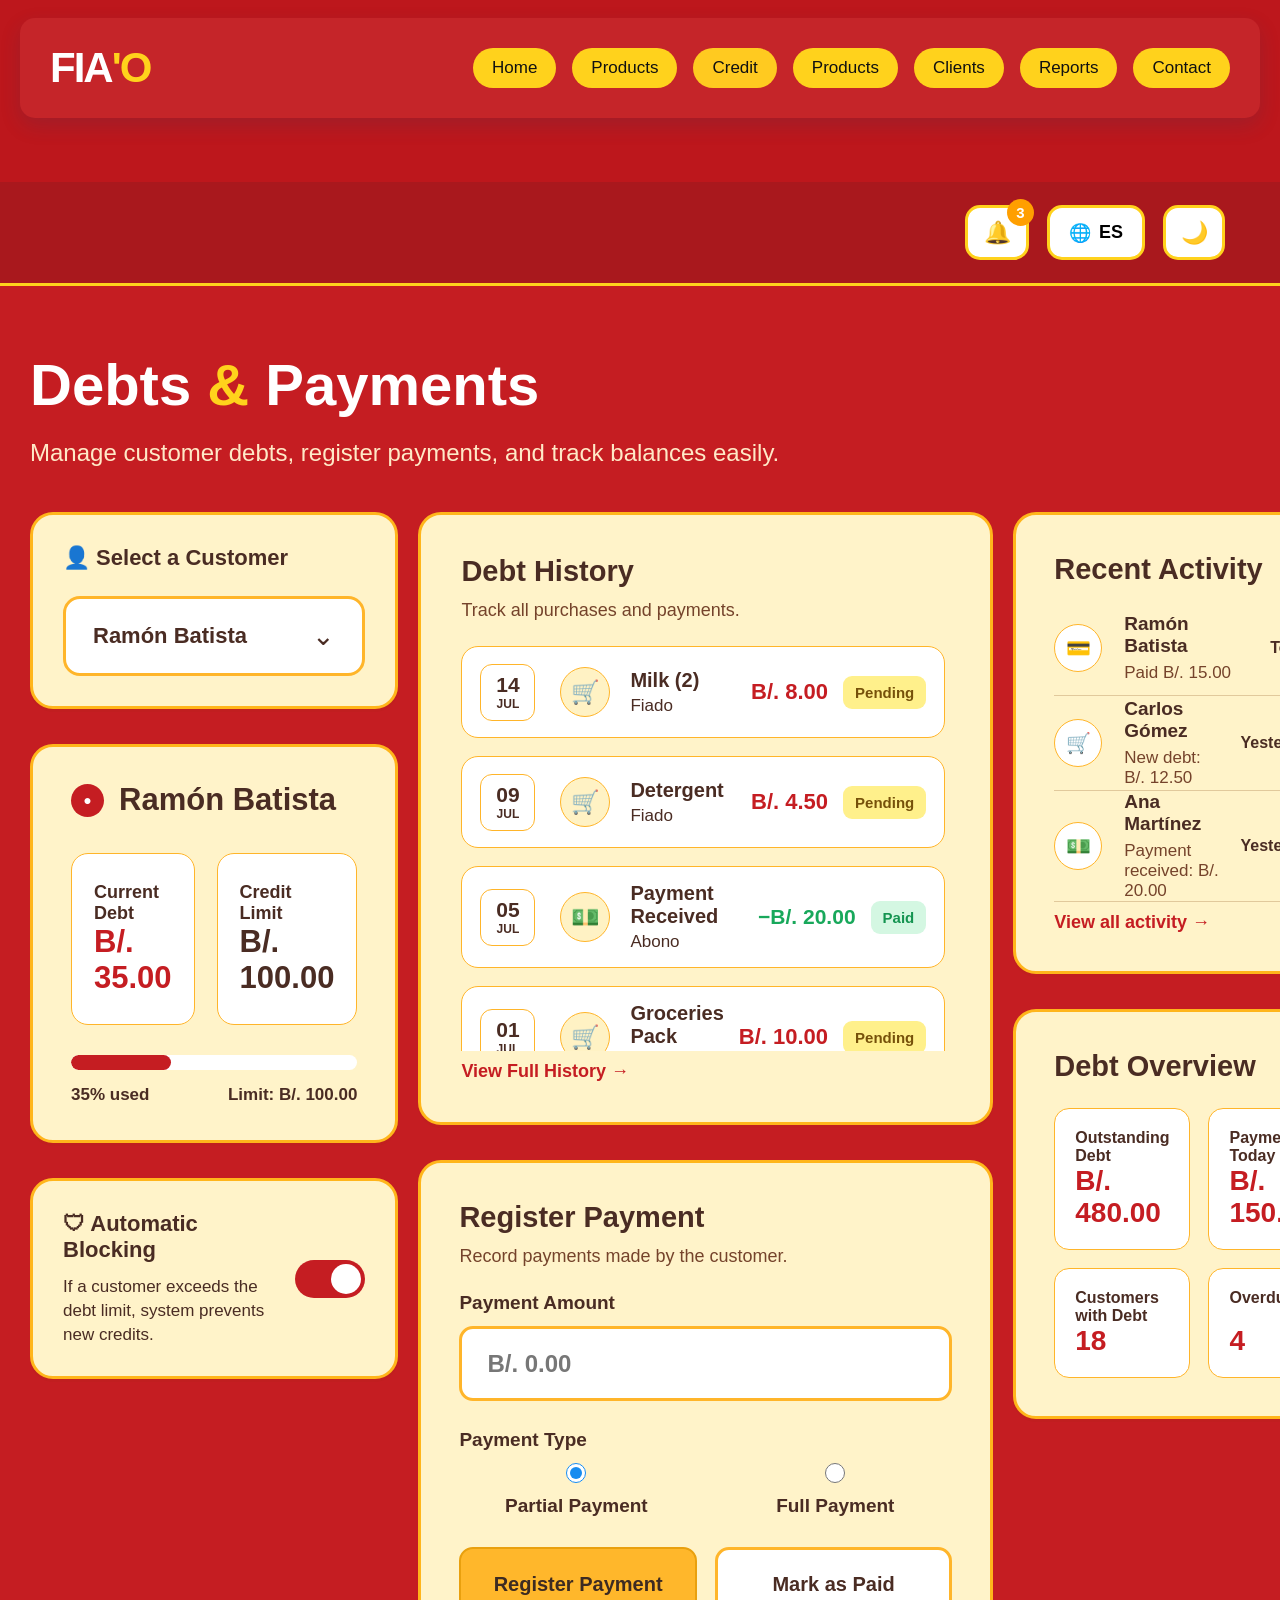
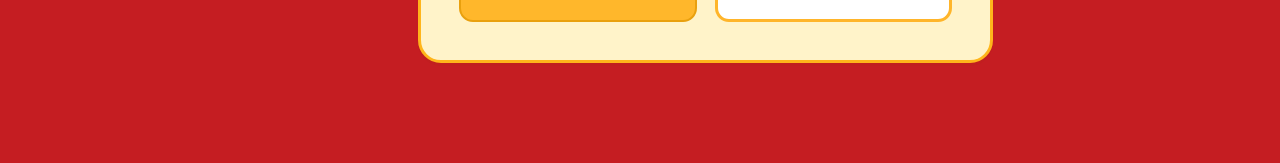
==== credit.html @ 4348b2c9 "casi lista" ====
<!DOCTYPE html>
<html lang="en">

<head>

    <meta charset="UTF-8">

    <meta name="viewport"
          content="width=device-width, initial-scale=1.0">

    <title>FIA'O - Credit</title>

    <link rel="stylesheet"
          href="credit.css">

</head>


<body>


    <!-- =====================================================
         BARRA PRINCIPAL
    ====================================================== -->

    <header class="main-navbar">

        <div class="main-logo">
            FIA<span>'O</span>
        </div>


        <nav>

            <a href="index.html">
                Home
            </a>
             <a href="product.html">
                Products
            </a>

            <a href="credit.html" class="active">
                Credit
            </a>

            <a href="#">
                Products
            </a>

            <a href="#">
                Clients
            </a>

            <a href="#">
                Reports
            </a>

            <a href="#">
                Contact
            </a>

        </nav>

    </header>



    <!-- =====================================================
         BARRA SECUNDARIA
    ====================================================== -->

    <section class="secondary-bar">

        <div class="secondary-actions">

            <button class="action-button notification-button">

                🔔

                <span class="notification-number">
                    3
                </span>

            </button>


            <button class="action-button language-button">

                🌐

                <span>
                    ES
                </span>

            </button>


            <button class="action-button">

                🌙

            </button>

        </div>

    </section>



    <!-- =====================================================
         CONTENIDO PRINCIPAL
    ====================================================== -->

    <main class="credit-page">


        <!-- =================================================
             ENCABEZADO
        ================================================== -->

        <section class="credit-header">

            <h1>
                Debts <span>&amp;</span> Payments
            </h1>

            <p>
                Manage customer debts, register payments, and
                track balances easily.
            </p>

        </section>



        <!-- =================================================
             GRID PRINCIPAL
        ================================================== -->

        <section class="dashboard-grid">


            <!-- =================================================
                 COLUMNA IZQUIERDA
            ================================================== -->

            <div class="left-column">


                <!-- SELECTOR CLIENTE -->

                <div class="panel customer-selector">

                    <h2>
                        👤
                        Select a Customer
                    </h2>


                    <div class="customer-select">

                        <strong>
                            Ramón Batista
                        </strong>

                        <span>
                           ⌄
                        </span>

                    </div>

                </div>



                <!-- INFORMACIÓN DEL CLIENTE -->

                <div class="panel customer-card">

                    <h2 class="customer-title">

                        <span class="customer-icon">
                            ●
                        </span>

                        Ramón Batista

                    </h2>


                    <div class="customer-stats">


                        <div class="stat-box">

                            <span>
                                Current Debt
                            </span>

                            <strong class="red-text">
                                B/. 35.00
                            </strong>

                        </div>


                        <div class="stat-box">

                            <span>
                                Credit Limit
                            </span>

                            <strong>
                                B/. 100.00
                            </strong>

                        </div>


                    </div>


                    <!-- BARRA DE CRÉDITO -->

                    <div class="credit-progress">

                        <div class="progress-bar">

                            <div class="progress-value"></div>

                        </div>


                        <div class="progress-info">

                            <strong>
                                35% used
                            </strong>

                            <strong>
                                Limit: B/. 100.00
                            </strong>

                        </div>

                    </div>

                </div>



                <!-- BLOQUEO AUTOMÁTICO -->

                <div class="panel automatic-block">

                    <div class="block-content">

                        <h2>
                            🛡 Automatic Blocking
                        </h2>

                        <p>
                            If a customer exceeds the debt limit,
                            system prevents new credits.
                        </p>

                    </div>


                    <label class="switch">

                        <input
                            type="checkbox"
                            checked
                        >

                        <span class="slider"></span>

                    </label>

                </div>


            </div>



            <!-- =================================================
                 COLUMNA CENTRAL
            ================================================== -->

            <div class="center-column">


                <!-- HISTORIAL -->

                <div class="panel debt-history">

                    <h2>
                        Debt History
                    </h2>

                    <p class="panel-description">
                        Track all purchases and payments.
                    </p>


                    <div class="history-list">


                        <!-- ITEM 1 -->

                        <div class="history-item">


                            <div class="date-box">

                                <strong>
                                    14
                                </strong>

                                <span>
                                    JUL
                                </span>

                            </div>


                            <div class="history-icon">
                                🛒
                            </div>


                            <div class="history-product">

                                <strong>
                                    Milk (2)
                                </strong>

                                <span>
                                    Fiado
                                </span>

                            </div>


                            <strong class="history-amount">
                                B/. 8.00
                            </strong>


                            <span class="pending">
                                Pending
                            </span>

                        </div>



                        <!-- ITEM 2 -->

                        <div class="history-item">


                            <div class="date-box">

                                <strong>
                                    09
                                </strong>

                                <span>
                                    JUL
                                </span>

                            </div>


                            <div class="history-icon">
                                🛒
                            </div>


                            <div class="history-product">

                                <strong>
                                    Detergent
                                </strong>

                                <span>
                                    Fiado
                                </span>

                            </div>


                            <strong class="history-amount">
                                B/. 4.50
                            </strong>


                            <span class="pending">
                                Pending
                            </span>

                        </div>



                        <!-- ITEM 3 -->

                        <div class="history-item">


                            <div class="date-box">

                                <strong>
                                    05
                                </strong>

                                <span>
                                    JUL
                                </span>

                            </div>


                            <div class="history-icon payment">
                                💵
                            </div>


                            <div class="history-product">

                                <strong>
                                    Payment Received
                                </strong>

                                <span>
                                    Abono
                                </span>

                            </div>


                            <strong class="payment-amount">
                                −B/. 20.00
                            </strong>


                            <span class="paid">
                                Paid
                            </span>

                        </div>



                        <!-- ITEM 4 -->

                        <div class="history-item">


                            <div class="date-box">

                                <strong>
                                    01
                                </strong>

                                <span>
                                    JUL
                                </span>

                            </div>


                            <div class="history-icon">
                                🛒
                            </div>


                            <div class="history-product">

                                <strong>
                                    Groceries Pack
                                </strong>

                                <span>
                                    Fiado
                                </span>

                            </div>


                            <strong class="history-amount">
                                B/. 10.00
                            </strong>


                            <span class="pending">
                                Pending
                            </span>

                        </div>

                    </div>


                    <a href="#" class="view-history">
                        View Full History →
                    </a>

                </div>



                <!-- REGISTRAR PAGO -->

                <div class="panel register-payment">

                    <h2>
                        Register Payment
                    </h2>

                    <p class="panel-description">
                        Record payments made by the customer.
                    </p>


                    <label>
                        Payment Amount
                    </label>


                    <div class="payment-input">

                        B/. 0.00

                    </div>


                    <label>
                        Payment Type
                    </label>


                    <div class="payment-types">


                        <label class="payment-option">

                            <input
                                type="radio"
                                name="payment"
                                checked
                            >

                            <span>
                                Partial Payment
                            </span>

                        </label>


                        <label class="payment-option">

                            <input
                                type="radio"
                                name="payment"
                            >

                            <span>
                                Full Payment
                            </span>

                        </label>

                    </div>


                    <div class="payment-buttons">

                        <button class="register-button">
                            Register Payment
                        </button>

                        <button class="paid-button">
                            Mark as Paid
                        </button>

                    </div>

                </div>


            </div>



            <!-- =================================================
                 COLUMNA DERECHA
            ================================================== -->

            <div class="right-column">


                <!-- ACTIVIDAD RECIENTE -->

                <div class="panel recent-activity">

                    <h2>
                        Recent Activity
                    </h2>


                    <div class="activity-list">


                        <!-- ACTIVIDAD 1 -->

                        <div class="activity-item">

                            <div class="activity-icon">
                                💳
                            </div>

                            <div class="activity-info">

                                <strong>
                                    Ramón Batista
                                </strong>

                                <span>
                                    Paid B/. 15.00
                                </span>

                            </div>

                            <div class="activity-time">

                                <strong>
                                    Today
                                </strong>

                                <span class="green-dot"></span>

                            </div>

                        </div>



                        <!-- ACTIVIDAD 2 -->

                        <div class="activity-item">

                            <div class="activity-icon">
                                🛒
                            </div>

                            <div class="activity-info">

                                <strong>
                                    Carlos Gómez
                                </strong>

                                <span>
                                    New debt: B/. 12.50
                                </span>

                            </div>

                            <div class="activity-time">

                                <strong>
                                    Yesterday
                                </strong>

                                <span class="yellow-dot"></span>

                            </div>

                        </div>



                        <!-- ACTIVIDAD 3 -->

                        <div class="activity-item">

                            <div class="activity-icon">
                                💵
                            </div>

                            <div class="activity-info">

                                <strong>
                                    Ana Martínez
                                </strong>

                                <span>
                                    Payment received: B/. 20.00
                                </span>

                            </div>

                            <div class="activity-time">

                                <strong>
                                    Yesterday
                                </strong>

                                <span class="green-dot"></span>

                            </div>

                        </div>

                    </div>


                    <a href="#" class="view-activity">
                        View all activity →
                    </a>

                </div>



                <!-- RESUMEN -->

                <div class="panel debt-overview">

                    <h2>
                        Debt Overview
                    </h2>


                    <div class="overview-grid">


                        <div class="overview-box">

                            <span>
                                Outstanding Debt
                            </span>

                            <strong>
                                B/. 480.00
                            </strong>

                        </div>


                        <div class="overview-box">

                            <span>
                                Payments Today
                            </span>

                            <strong>
                                B/. 150.00
                            </strong>

                        </div>


                        <div class="overview-box">

                            <span>
                                Customers with Debt
                            </span>

                            <strong>
                                18
                            </strong>

                        </div>


                        <div class="overview-box">

                            <span>
                                Overdue
                            </span>

                            <strong>
                                4
                            </strong>

                        </div>


                    </div>

                </div>


            </div>


        </section>

    </main>


</body>

</html>
---- credit.css ----
/* =========================================================
   CONFIGURACIÓN GENERAL
========================================================= */

* {
    margin: 0;
    padding: 0;
    box-sizing: border-box;
}

body {
    font-family: Arial, Helvetica, sans-serif;

    background: #bd171c;

    color: #4a2c23;

    min-height: 100vh;
}


/* =========================================================
   COLORES PRINCIPALES
========================================================= */

:root {

    --red: #c51d22;

    --dark-red: #a7191e;

    --yellow: #ffd21c;

    --cream: #fff3c9;

    --cream-light: #fff8dc;

    --brown: #4a2c23;

    --green: #18a85b;

}


/* =========================================================
   BARRA PRINCIPAL
========================================================= */

.main-navbar {

    width: calc(100% - 52px);

    height: 100px;

    margin: 18px auto 0;

    background: #c52529;

    border-radius: 15px;

    display: flex;

    align-items: center;

    justify-content: space-between;

    padding: 0 38px;

    box-shadow:
        0 8px 20px rgba(40, 60, 100, 0.18);

    position: relative;

    z-index: 10;

}


/* =========================================================
   LOGO
========================================================= */

.main-logo {

    color: white;

    font-size: 42px;

    font-weight: 800;

    letter-spacing: -2px;

    flex-shrink: 0;

}

.main-logo span {

    color: var(--yellow);

}


/* =========================================================
   MENÚ
========================================================= */

.main-navbar nav {

    display: flex;

    align-items: center;

    justify-content: flex-end;

    gap: 28px;

}

.main-navbar nav a {

    background: var(--yellow);

    color: #111;

    text-decoration: none;

    font-size: 20px;

    padding: 12px 27px;

    border-radius: 30px;

    white-space: nowrap;

    transition: 0.25s;

}

.main-navbar nav a:hover {

    background: white;

    transform: translateY(-2px);

}

.main-navbar nav a.active {

    background: #ffca20;

}


/* =========================================================
   BARRA SECUNDARIA
========================================================= */

.secondary-bar {

    height: 104px;

    margin-top: 64px;

    background: #a9181d;

    border-bottom: 3px solid var(--yellow);

    display: flex;

    align-items: center;

    justify-content: flex-end;

    padding: 0 55px;

}

.secondary-actions {

    display: flex;

    align-items: center;

    gap: 18px;

}


/* =========================================================
   BOTONES SECUNDARIOS
========================================================= */

.action-button {

    height: 55px;

    min-width: 62px;

    background: white;

    border: 3px solid var(--yellow);

    border-radius: 15px;

    font-size: 22px;

    display: flex;

    align-items: center;

    justify-content: center;

    gap: 8px;

    cursor: pointer;

    position: relative;

}

.language-button {

    min-width: 98px;

    font-size: 18px;

    font-weight: bold;

}

.notification-button {

    width: 64px;

}

.notification-number {

    position: absolute;

    right: -8px;

    top: -9px;

    width: 27px;

    height: 27px;

    border-radius: 50%;

    background: #ff9f00;

    color: white;

    font-size: 15px;

    font-weight: bold;

    display: flex;

    align-items: center;

    justify-content: center;

}


/* =========================================================
   CONTENEDOR PRINCIPAL
========================================================= */

.credit-page {

    background: var(--red);

    padding: 70px 65px 100px;

    min-height: calc(100vh - 286px);

}


/* =========================================================
   ENCABEZADO
========================================================= */

.credit-header {

    margin-bottom: 45px;

}

.credit-header h1 {

    color: white;

    font-size: 58px;

    line-height: 1;

    font-weight: 800;

    margin-bottom: 25px;

}

.credit-header h1 span {

    color: var(--yellow);

}

.credit-header p {

    color: #ffe9c7;

    font-size: 24px;

    font-weight: 500;

}


/* =========================================================
   GRID
========================================================= */

.dashboard-grid {

    display: grid;

    grid-template-columns:
        minmax(280px, 1fr)
        minmax(420px, 1.18fr)
        minmax(320px, 1fr);

    gap: 35px;

    align-items: start;

}


/* =========================================================
   COLUMNAS
========================================================= */

.left-column,
.center-column,
.right-column {

    display: flex;

    flex-direction: column;

    gap: 35px;

}


/* =========================================================
   PANELES
========================================================= */

.panel {

    background: var(--cream);

    border: 3px solid #ffb51b;

    border-radius: 23px;

    padding: 30px;

    box-shadow:
        0 3px 0 rgba(140, 45, 20, 0.08);

}


/* =========================================================
   SELECTOR DE CLIENTE
========================================================= */

.customer-selector h2 {

    font-size: 22px;

    margin-bottom: 25px;

}

.customer-select {

    height: 80px;

    background: white;

    border: 3px solid #ffb52a;

    border-radius: 17px;

    padding: 0 27px;

    display: flex;

    align-items: center;

    justify-content: space-between;

    font-size: 22px;

}

.customer-select span {

    font-size: 27px;

}


/* =========================================================
   TARJETA DEL CLIENTE
========================================================= */

.customer-card {

    padding: 35px 38px;

}

.customer-title {

    font-size: 31px;

    margin-bottom: 35px;

    display: flex;

    align-items: center;

    gap: 15px;

}

.customer-icon {

    width: 33px;

    height: 33px;

    background: #c51d22;

    color: white;

    border-radius: 50%;

    display: flex;

    align-items: center;

    justify-content: center;

    font-size: 14px;

}


/* =========================================================
   ESTADÍSTICAS
========================================================= */

.customer-stats {

    display: grid;

    grid-template-columns: 1fr 1fr;

    gap: 22px;

}

.stat-box {

    background: white;

    border: 1px solid #ffb52a;

    border-radius: 17px;

    padding: 28px 22px;

    min-height: 125px;

    display: flex;

    flex-direction: column;

    justify-content: space-between;

}

.stat-box span {

    font-size: 18px;

    font-weight: bold;

}

.stat-box strong {

    font-size: 31px;

}

.red-text {

    color: var(--red);

}


/* =========================================================
   BARRA DE PROGRESO
========================================================= */

.credit-progress {

    margin-top: 30px;

}

.progress-bar {

    width: 100%;

    height: 15px;

    background: white;

    border-radius: 20px;

    overflow: hidden;

}

.progress-value {

    width: 35%;

    height: 100%;

    background: var(--red);

    border-radius: 20px;

}

.progress-info {

    display: flex;

    justify-content: space-between;

    margin-top: 15px;

    font-size: 17px;

}


/* =========================================================
   BLOQUEO AUTOMÁTICO
========================================================= */

.automatic-block {

    min-height: 145px;

    display: flex;

    align-items: center;

    justify-content: space-between;

    gap: 20px;

}

.block-content h2 {

    font-size: 22px;

    margin-bottom: 12px;

}

.block-content p {

    font-size: 17px;

    line-height: 1.4;

}


/* =========================================================
   SWITCH
========================================================= */

.switch {

    position: relative;

    width: 70px;

    height: 38px;

    flex-shrink: 0;

}

.switch input {

    opacity: 0;

    width: 0;

    height: 0;

}

.slider {

    position: absolute;

    cursor: pointer;

    inset: 0;

    background: #ddd;

    border-radius: 30px;

    transition: 0.3s;

}

.slider:before {

    content: "";

    position: absolute;

    width: 30px;

    height: 30px;

    left: 4px;

    top: 4px;

    background: white;

    border-radius: 50%;

    transition: 0.3s;

}

.switch input:checked + .slider {

    background: var(--red);

}

.switch input:checked + .slider:before {

    transform: translateX(32px);

}


/* =========================================================
   HISTORIAL
========================================================= */

.debt-history {

    padding: 40px;

}

.debt-history h2,
.register-payment h2,
.recent-activity h2,
.debt-overview h2 {

    font-size: 29px;

    margin-bottom: 12px;

}

.panel-description {

    font-size: 18px;

    margin-bottom: 25px;

    color: #75432b;

}


/* =========================================================
   LISTA HISTORIAL
========================================================= */

.history-list {

    background: transparent;

    max-height: 405px;

    overflow-y: auto;

    padding-right: 5px;

}


/* SCROLLBAR */

.history-list::-webkit-scrollbar {

    width: 12px;

}

.history-list::-webkit-scrollbar-track {

    background: #eee;

}

.history-list::-webkit-scrollbar-thumb {

    background: #999;

    border-radius: 10px;

}


/* =========================================================
   ITEM HISTORIAL
========================================================= */

.history-item {

    min-height: 92px;

    background: white;

    border: 1px solid #ffb52a;

    border-radius: 17px;

    margin-bottom: 18px;

    padding: 15px 18px;

    display: grid;

    grid-template-columns:
        65px
        55px
        1fr
        auto
        auto;

    align-items: center;

    gap: 15px;

}


/* FECHA */

.date-box {

    width: 55px;

    height: 57px;

    border: 1px solid #ffb52a;

    border-radius: 12px;

    display: flex;

    flex-direction: column;

    align-items: center;

    justify-content: center;

}

.date-box strong {

    font-size: 21px;

}

.date-box span {

    font-size: 12px;

    font-weight: bold;

}


/* ICONO */

.history-icon {

    width: 50px;

    height: 50px;

    border-radius: 50%;

    background: #fff2c4;

    border: 1px solid #ffb52a;

    display: flex;

    align-items: center;

    justify-content: center;

    font-size: 23px;

}

.history-icon.payment {

    color: var(--green);

}


/* PRODUCTO */

.history-product {

    display: flex;

    flex-direction: column;

    gap: 4px;

}

.history-product strong {

    font-size: 20px;

}

.history-product span {

    font-size: 17px;

}


/* CANTIDAD */

.history-amount {

    color: var(--red);

    font-size: 22px;

    white-space: nowrap;

}

.payment-amount {

    color: var(--green);

    font-size: 21px;

    white-space: nowrap;

}


/* ESTADOS */

.pending,
.paid {

    padding: 8px 12px;

    border-radius: 9px;

    font-size: 15px;

    font-weight: bold;

    white-space: nowrap;

}

.pending {

    background: #fff08b;

    color: #76510a;

}

.paid {

    background: #d4f7e2;

    color: #149450;

}


/* LINK */

.view-history,
.view-activity {

    display: inline-block;

    color: var(--red);

    font-size: 18px;

    font-weight: bold;

    text-decoration: none;

    margin-top: 10px;

}

.view-history:hover,
.view-activity:hover {

    text-decoration: underline;

}


/* =========================================================
   REGISTRAR PAGO
========================================================= */

.register-payment {

    padding: 38px;

}

.register-payment > label {

    display: block;

    font-size: 19px;

    font-weight: bold;

    margin-bottom: 12px;

}

.payment-input {

    height: 75px;

    background: white;

    border: 3px solid #ffb52a;

    border-radius: 14px;

    display: flex;

    align-items: center;

    padding: 0 25px;

    font-size: 24px;

    font-weight: bold;

    color: #777;

    margin-bottom: 28px;

}


/* =========================================================
   TIPO DE PAGO
========================================================= */

.payment-types {

    display: grid;

    grid-template-columns: 1fr 1fr;

    gap: 25px;

    margin-bottom: 30px;

}

.payment-option {

    display: flex;

    flex-direction: column;

    align-items: center;

    gap: 12px;

    font-size: 19px;

    font-weight: bold;

}

.payment-option input {

    width: 20px;

    height: 20px;

    accent-color: #168cf0;

}


/* =========================================================
   BOTONES DE PAGO
========================================================= */

.payment-buttons {

    display: grid;

    grid-template-columns: 1fr 1fr;

    gap: 18px;

}

.payment-buttons button {

    height: 75px;

    border-radius: 14px;

    font-size: 20px;

    font-weight: bold;

    cursor: pointer;

    transition: 0.2s;

}

.register-button {

    background: #ffb72b;

    border: 2px solid #e9a00e;

    color: #3d2b22;

}

.register-button:hover {

    background: #ffc53f;

}

.paid-button {

    background: white;

    border: 3px solid #ffb52a;

    color: #4a2c23;

}

.paid-button:hover {

    background: #fff9e8;

}


/* =========================================================
   ACTIVIDAD RECIENTE
========================================================= */

.recent-activity {

    padding: 38px;

}

.activity-list {

    margin-top: 15px;

}

.activity-item {

    min-height: 95px;

    display: grid;

    grid-template-columns:
        55px
        1fr
        auto;

    align-items: center;

    gap: 15px;

    border-bottom: 1px solid #e1c99c;

}

.activity-icon {

    width: 48px;

    height: 48px;

    border-radius: 50%;

    border: 1px solid #ffb52a;

    background: white;

    display: flex;

    align-items: center;

    justify-content: center;

    font-size: 20px;

}

.activity-info {

    display: flex;

    flex-direction: column;

    gap: 6px;

}

.activity-info strong {

    font-size: 19px;

}

.activity-info span {

    font-size: 17px;

    color: #75432b;

}

.activity-time {

    display: flex;

    align-items: center;

    gap: 8px;

    font-size: 16px;

}

.green-dot,
.yellow-dot {

    width: 12px;

    height: 12px;

    border-radius: 50%;

}

.green-dot {

    background: #18aa5d;

}

.yellow-dot {

    background: #d79500;

}


/* =========================================================
   RESUMEN DEUDA
========================================================= */

.debt-overview {

    padding: 38px;

}

.overview-grid {

    display: grid;

    grid-template-columns: 1fr 1fr;

    gap: 18px;

    margin-top: 25px;

}

.overview-box {

    background: white;

    border: 1px solid #ffb52a;

    border-radius: 15px;

    min-height: 105px;

    padding: 20px;

    display: flex;

    flex-direction: column;

    justify-content: space-between;

}

.overview-box span {

    font-size: 16px;

    font-weight: bold;

}

.overview-box strong {

    font-size: 28px;

    color: var(--red);

}


/* =========================================================
   RESPONSIVE
========================================================= */

@media (max-width: 1400px) {

    .main-navbar {

        width: calc(100% - 40px);

        padding: 0 30px;

    }

    .main-navbar nav {

        gap: 16px;

    }

    .main-navbar nav a {

        font-size: 17px;

        padding: 10px 19px;

    }

    .dashboard-grid {

        grid-template-columns:
            1fr
            1.2fr
            1fr;

        gap: 20px;

    }

    .credit-page {

        padding-left: 30px;

        padding-right: 30px;

    }

}


@media (max-width: 1100px) {

    .main-navbar {

        height: 90px;

    }

    .main-logo {

        font-size: 36px;

    }

    .main-navbar nav {

        gap: 9px;

    }

    .main-navbar nav a {

        font-size: 14px;

        padding: 8px 13px;

    }

    .credit-header h1 {

        font-size: 48px;

    }

    .credit-header p {

        font-size: 20px;

    }

    .dashboard-grid {

        grid-template-columns: 1fr 1fr;

    }

    .right-column {

        grid-column: span 2;

        display: grid;

        grid-template-columns: 1fr 1fr;

    }

}


@media (max-width: 800px) {

    .main-navbar {

        width: calc(100% - 20px);

        height: auto;

        padding: 18px;

        flex-direction: column;

        gap: 18px;

    }

    .main-navbar nav {

        flex-wrap: wrap;

        justify-content: center;

    }

    .secondary-bar {

        margin-top: 30px;

        height: 80px;

        padding: 0 20px;

    }

    .credit-page {

        padding: 45px 15px;

    }

    .credit-header h1 {

        font-size: 40px;

    }

    .credit-header p {

        font-size: 17px;

    }

    .dashboard-grid {

        grid-template-columns: 1fr;

    }

    .right-column {

        grid-column: auto;

        display: flex;

    }

}


@media (max-width: 550px) {

    .main-logo {

        font-size: 32px;

    }

    .main-navbar nav {

        gap: 6px;

    }

    .main-navbar nav a {

        font-size: 12px;

        padding: 7px 10px;

    }

    .secondary-actions {

        gap: 8px;

    }

    .action-button {

        height: 48px;

        min-width: 52px;

    }

    .credit-header h1 {

        font-size: 34px;

    }

    .panel {

        padding: 22px;

    }

    .customer-stats {

        grid-template-columns: 1fr;

    }

    .history-item {

        grid-template-columns:
            55px
            45px
            1fr;

        gap: 10px;

    }

    .history-amount {

        grid-column: 3;

    }

    .pending,
    .paid {

        grid-column: 3;

        justify-self: start;

    }

    .payment-buttons {

        grid-template-columns: 1fr;

    }

    .overview-grid {

        grid-template-columns: 1fr;

    }

    .activity-item {

        grid-template-columns:
            45px
            1fr;

        padding: 15px 0;

    }

    .activity-time {

        grid-column: 2;

    }

}
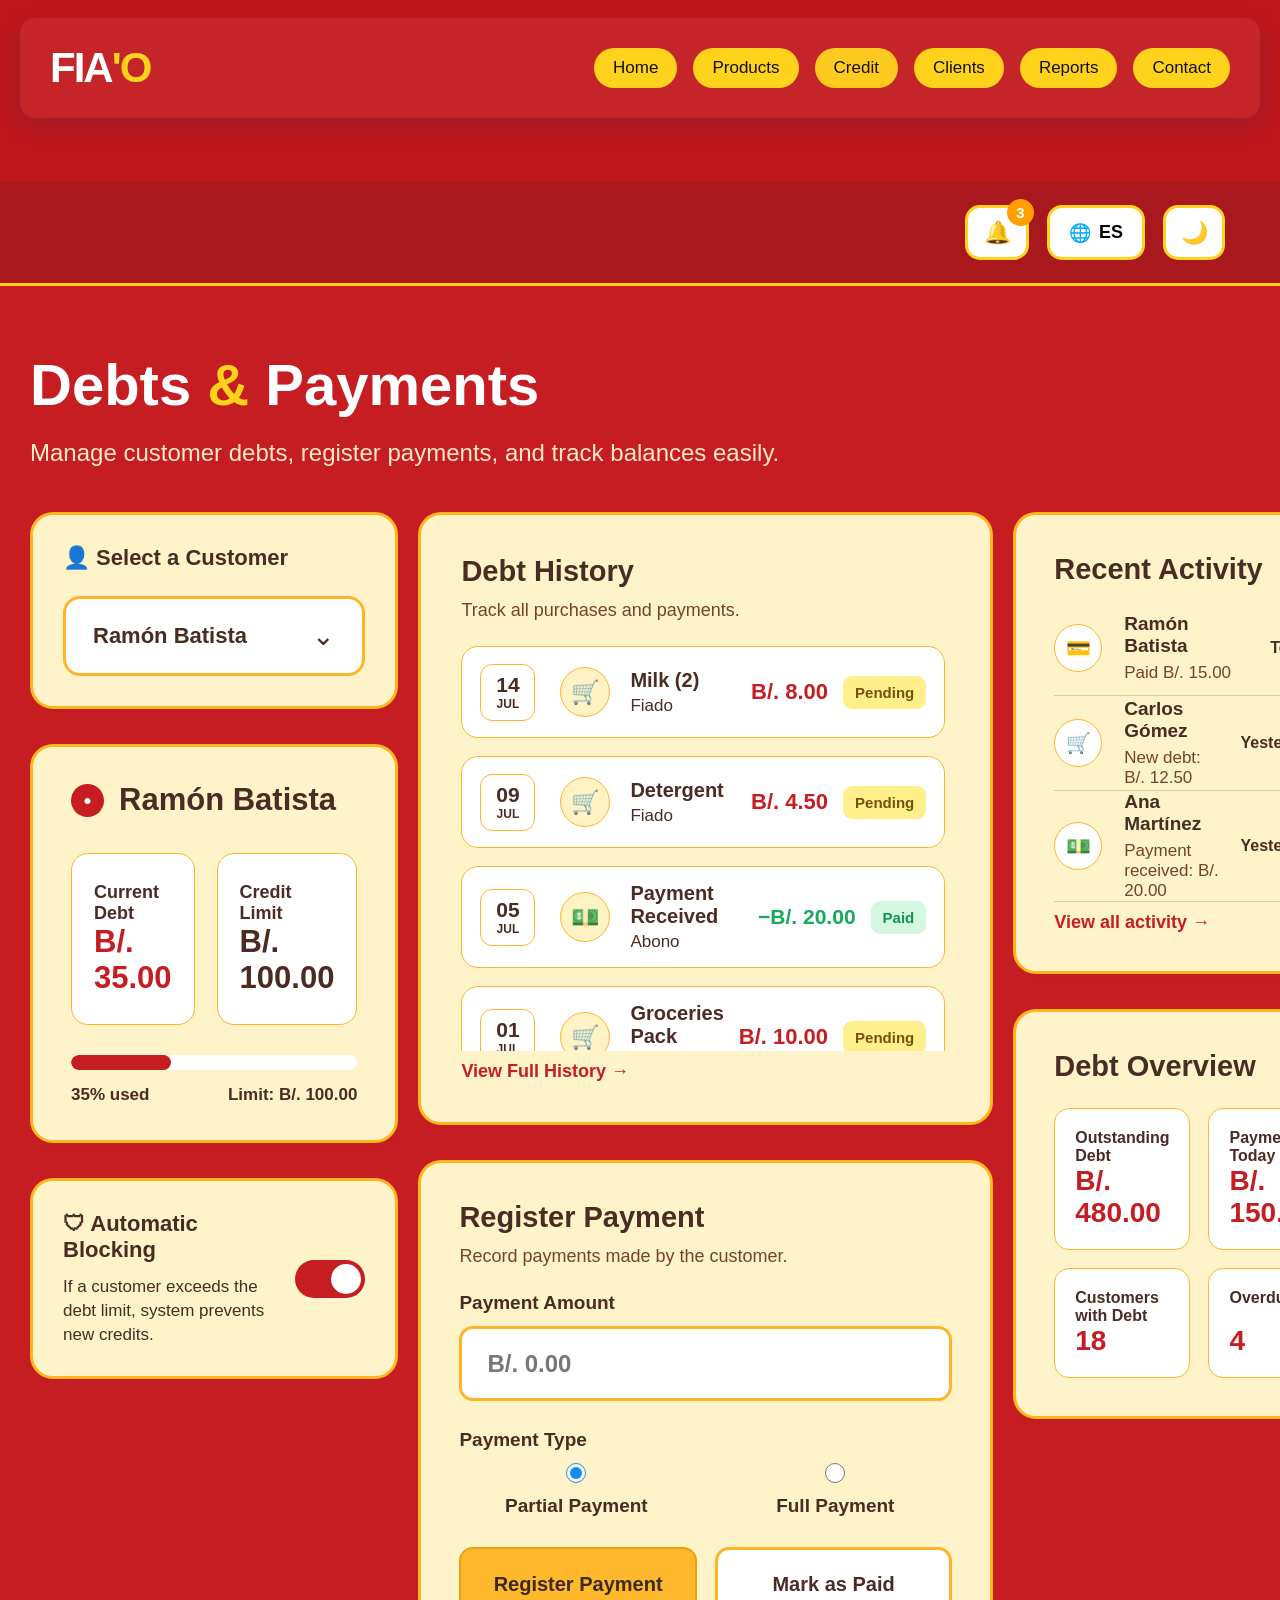
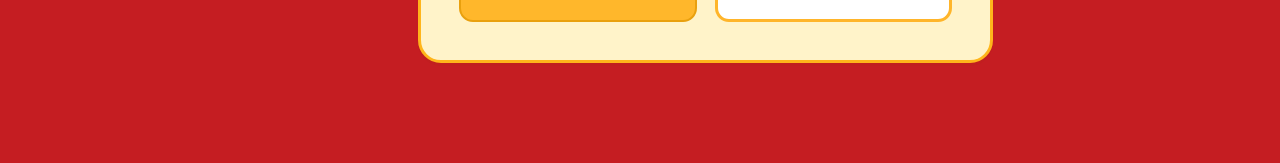
==== commit 483eefbb: "algo mas que hice" ====
--- a/credit.html
+++ b/credit.html
@@ -43,9 +43,7 @@
                 Credit
             </a>
 
-            <a href="#">
-                Products
-            </a>
+    
 
             <a href="#">
                 Clients
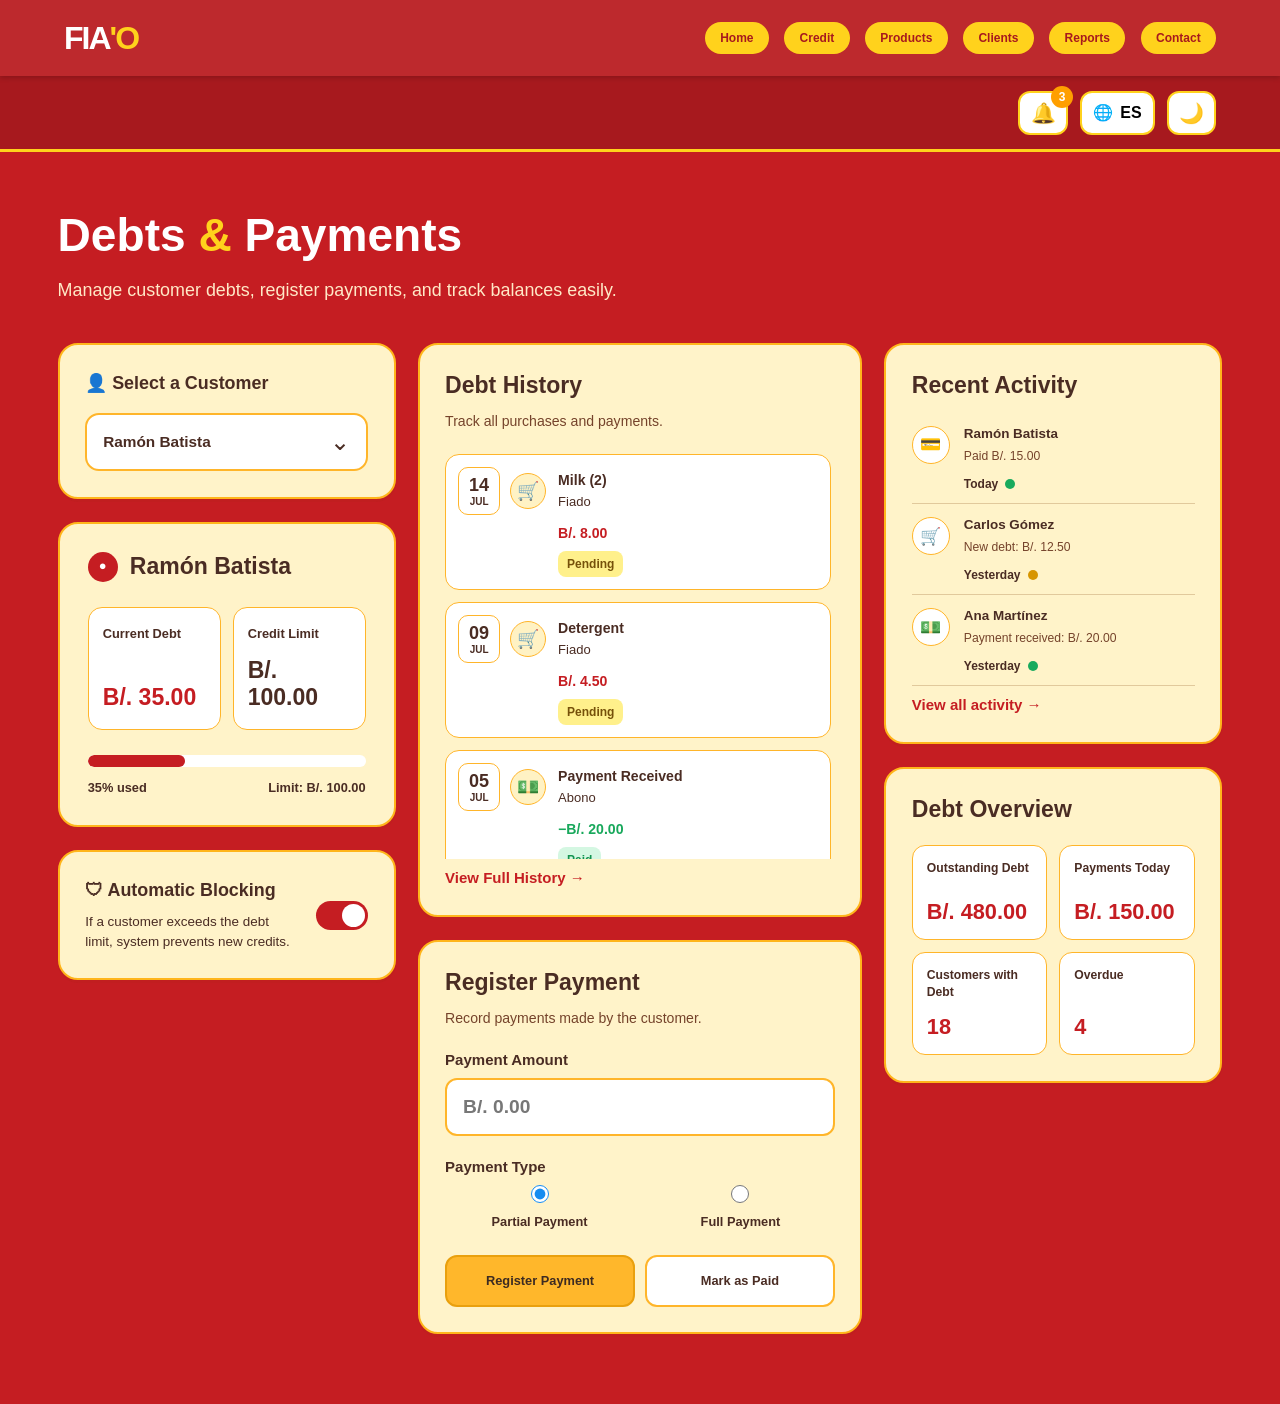
==== commit 3e63227d: "almost ready" ====
--- a/credit.html
+++ b/credit.html
@@ -1,806 +1,275 @@
+
 <!DOCTYPE html>
 <html lang="en">
-
 <head>
-
     <meta charset="UTF-8">
-
-    <meta name="viewport"
-          content="width=device-width, initial-scale=1.0">
-
+    <meta name="viewport" content="width=device-width, initial-scale=1.0">
     <title>FIA'O - Credit</title>
-
-    <link rel="stylesheet"
-          href="credit.css">
-
+    <link rel="stylesheet" href="credit.css">
 </head>
-
-
 <body>
 
-
-    <!-- =====================================================
-         BARRA PRINCIPAL
-    ====================================================== -->
-
-    <header class="main-navbar">
-
-        <div class="main-logo">
-            FIA<span>'O</span>
+    <!-- BARRA PRINCIPAL -->
+    <header class="navbar">
+        <a href="index.html" class="logo">FIA<span>'O</span></a>
+
+        <nav class="nav-links">
+            <a href="index.html">Home</a>
+            <a href="credit.html" class="active">Credit</a>
+            <a href="product.html">Products</a>
+            <a href="client.html">Clients</a>
+            <a href="reports.html">Reports</a>
+            <a href="contact.html">Contact</a>
+        </nav>
+    </header>
+
+    <!-- BARRA SECUNDARIA -->
+    <section class="secondary-bar">
+        <div class="secondary-actions">
+            <button class="action-button notification-button" aria-label="Notifications">
+                🔔
+                <span class="notification-number">3</span>
+            </button>
+
+            <button class="action-button language-button" aria-label="Language">
+                🌐 <span>ES</span>
+            </button>
+
+            <button class="action-button" aria-label="Dark mode">🌙</button>
         </div>
-
-
-        <nav>
-
-            <a href="index.html">
-                Home
-            </a>
-             <a href="product.html">
-                Products
-            </a>
-
-            <a href="credit.html" class="active">
-                Credit
-            </a>
-
-    
-
-            <a href="#">
-                Clients
-            </a>
-
-            <a href="#">
-                Reports
-            </a>
-
-            <a href="#">
-                Contact
-            </a>
-
-        </nav>
-
-    </header>
-
-
-
-    <!-- =====================================================
-         BARRA SECUNDARIA
-    ====================================================== -->
-
-    <section class="secondary-bar">
-
-        <div class="secondary-actions">
-
-            <button class="action-button notification-button">
-
-                🔔
-
-                <span class="notification-number">
-                    3
-                </span>
-
-            </button>
-
-
-            <button class="action-button language-button">
-
-                🌐
-
-                <span>
-                    ES
-                </span>
-
-            </button>
-
-
-            <button class="action-button">
-
-                🌙
-
-            </button>
-
-        </div>
-
     </section>
 
-
-
-    <!-- =====================================================
-         CONTENIDO PRINCIPAL
-    ====================================================== -->
-
+    <!-- CONTENIDO PRINCIPAL -->
     <main class="credit-page">
 
-
-        <!-- =================================================
-             ENCABEZADO
-        ================================================== -->
-
         <section class="credit-header">
-
-            <h1>
-                Debts <span>&amp;</span> Payments
-            </h1>
-
-            <p>
-                Manage customer debts, register payments, and
-                track balances easily.
-            </p>
-
+            <h1>Debts <span>&amp;</span> Payments</h1>
+            <p>Manage customer debts, register payments, and track balances easily.</p>
         </section>
 
-
-
-        <!-- =================================================
-             GRID PRINCIPAL
-        ================================================== -->
-
         <section class="dashboard-grid">
 
-
-            <!-- =================================================
-                 COLUMNA IZQUIERDA
-            ================================================== -->
-
+            <!-- COLUMNA IZQUIERDA -->
             <div class="left-column">
 
-
-                <!-- SELECTOR CLIENTE -->
-
                 <div class="panel customer-selector">
-
-                    <h2>
-                        👤
-                        Select a Customer
+                    <h2>👤 Select a Customer</h2>
+                    <div class="customer-select">
+                        <strong>Ramón Batista</strong>
+                        <span>⌄</span>
+                    </div>
+                </div>
+
+                <div class="panel customer-card">
+                    <h2 class="customer-title">
+                        <span class="customer-icon">●</span>
+                        Ramón Batista
                     </h2>
 
-
-                    <div class="customer-select">
-
-                        <strong>
-                            Ramón Batista
-                        </strong>
-
-                        <span>
-                           ⌄
-                        </span>
-
-                    </div>
-
-                </div>
-
-
-
-                <!-- INFORMACIÓN DEL CLIENTE -->
-
-                <div class="panel customer-card">
-
-                    <h2 class="customer-title">
-
-                        <span class="customer-icon">
-                            ●
-                        </span>
-
-                        Ramón Batista
-
-                    </h2>
-
-
                     <div class="customer-stats">
-
-
                         <div class="stat-box">
-
-                            <span>
-                                Current Debt
-                            </span>
-
-                            <strong class="red-text">
-                                B/. 35.00
-                            </strong>
-
-                        </div>
-
+                            <span>Current Debt</span>
+                            <strong class="red-text">B/. 35.00</strong>
+                        </div>
 
                         <div class="stat-box">
-
-                            <span>
-                                Credit Limit
-                            </span>
-
-                            <strong>
-                                B/. 100.00
-                            </strong>
-
-                        </div>
-
-
-                    </div>
-
-
-                    <!-- BARRA DE CRÉDITO -->
+                            <span>Credit Limit</span>
+                            <strong>B/. 100.00</strong>
+                        </div>
+                    </div>
 
                     <div class="credit-progress">
-
                         <div class="progress-bar">
-
                             <div class="progress-value"></div>
-
-                        </div>
-
+                        </div>
 
                         <div class="progress-info">
-
-                            <strong>
-                                35% used
-                            </strong>
-
-                            <strong>
-                                Limit: B/. 100.00
-                            </strong>
-
-                        </div>
-
-                    </div>
-
-                </div>
-
-
-
-                <!-- BLOQUEO AUTOMÁTICO -->
+                            <strong>35% used</strong>
+                            <strong>Limit: B/. 100.00</strong>
+                        </div>
+                    </div>
+                </div>
 
                 <div class="panel automatic-block">
-
                     <div class="block-content">
-
-                        <h2>
-                            🛡 Automatic Blocking
-                        </h2>
-
-                        <p>
-                            If a customer exceeds the debt limit,
-                            system prevents new credits.
-                        </p>
-
-                    </div>
-
+                        <h2>🛡 Automatic Blocking</h2>
+                        <p>If a customer exceeds the debt limit, system prevents new credits.</p>
+                    </div>
 
                     <label class="switch">
-
-                        <input
-                            type="checkbox"
-                            checked
-                        >
-
+                        <input type="checkbox" checked>
                         <span class="slider"></span>
-
                     </label>
-
-                </div>
-
+                </div>
 
             </div>
 
-
-
-            <!-- =================================================
-                 COLUMNA CENTRAL
-            ================================================== -->
-
+            <!-- COLUMNA CENTRAL -->
             <div class="center-column">
 
-
-                <!-- HISTORIAL -->
-
                 <div class="panel debt-history">
-
-                    <h2>
-                        Debt History
-                    </h2>
-
-                    <p class="panel-description">
-                        Track all purchases and payments.
-                    </p>
-
+                    <h2>Debt History</h2>
+                    <p class="panel-description">Track all purchases and payments.</p>
 
                     <div class="history-list">
 
-
-                        <!-- ITEM 1 -->
-
-                        <div class="history-item">
-
-
-                            <div class="date-box">
-
-                                <strong>
-                                    14
-                                </strong>
-
-                                <span>
-                                    JUL
-                                </span>
-
-                            </div>
-
-
-                            <div class="history-icon">
-                                🛒
-                            </div>
-
-
-                            <div class="history-product">
-
-                                <strong>
-                                    Milk (2)
-                                </strong>
-
-                                <span>
-                                    Fiado
-                                </span>
-
-                            </div>
-
-
-                            <strong class="history-amount">
-                                B/. 8.00
-                            </strong>
-
-
-                            <span class="pending">
-                                Pending
-                            </span>
-
-                        </div>
-
-
-
-                        <!-- ITEM 2 -->
-
-                        <div class="history-item">
-
-
-                            <div class="date-box">
-
-                                <strong>
-                                    09
-                                </strong>
-
-                                <span>
-                                    JUL
-                                </span>
-
-                            </div>
-
-
-                            <div class="history-icon">
-                                🛒
-                            </div>
-
-
-                            <div class="history-product">
-
-                                <strong>
-                                    Detergent
-                                </strong>
-
-                                <span>
-                                    Fiado
-                                </span>
-
-                            </div>
-
-
-                            <strong class="history-amount">
-                                B/. 4.50
-                            </strong>
-
-
-                            <span class="pending">
-                                Pending
-                            </span>
-
-                        </div>
-
-
-
-                        <!-- ITEM 3 -->
-
-                        <div class="history-item">
-
-
-                            <div class="date-box">
-
-                                <strong>
-                                    05
-                                </strong>
-
-                                <span>
-                                    JUL
-                                </span>
-
-                            </div>
-
-
-                            <div class="history-icon payment">
-                                💵
-                            </div>
-
-
-                            <div class="history-product">
-
-                                <strong>
-                                    Payment Received
-                                </strong>
-
-                                <span>
-                                    Abono
-                                </span>
-
-                            </div>
-
-
-                            <strong class="payment-amount">
-                                −B/. 20.00
-                            </strong>
-
-
-                            <span class="paid">
-                                Paid
-                            </span>
-
-                        </div>
-
-
-
-                        <!-- ITEM 4 -->
-
-                        <div class="history-item">
-
-
-                            <div class="date-box">
-
-                                <strong>
-                                    01
-                                </strong>
-
-                                <span>
-                                    JUL
-                                </span>
-
-                            </div>
-
-
-                            <div class="history-icon">
-                                🛒
-                            </div>
-
-
-                            <div class="history-product">
-
-                                <strong>
-                                    Groceries Pack
-                                </strong>
-
-                                <span>
-                                    Fiado
-                                </span>
-
-                            </div>
-
-
-                            <strong class="history-amount">
-                                B/. 10.00
-                            </strong>
-
-
-                            <span class="pending">
-                                Pending
-                            </span>
-
-                        </div>
-
-                    </div>
-
-
-                    <a href="#" class="view-history">
-                        View Full History →
-                    </a>
-
-                </div>
-
-
-
-                <!-- REGISTRAR PAGO -->
+                        <div class="history-item">
+                            <div class="date-box"><strong>14</strong><span>JUL</span></div>
+                            <div class="history-icon">🛒</div>
+                            <div class="history-product">
+                                <strong>Milk (2)</strong>
+                                <span>Fiado</span>
+                            </div>
+                            <strong class="history-amount">B/. 8.00</strong>
+                            <span class="pending">Pending</span>
+                        </div>
+
+                        <div class="history-item">
+                            <div class="date-box"><strong>09</strong><span>JUL</span></div>
+                            <div class="history-icon">🛒</div>
+                            <div class="history-product">
+                                <strong>Detergent</strong>
+                                <span>Fiado</span>
+                            </div>
+                            <strong class="history-amount">B/. 4.50</strong>
+                            <span class="pending">Pending</span>
+                        </div>
+
+                        <div class="history-item">
+                            <div class="date-box"><strong>05</strong><span>JUL</span></div>
+                            <div class="history-icon payment">💵</div>
+                            <div class="history-product">
+                                <strong>Payment Received</strong>
+                                <span>Abono</span>
+                            </div>
+                            <strong class="payment-amount">−B/. 20.00</strong>
+                            <span class="paid">Paid</span>
+                        </div>
+
+                        <div class="history-item">
+                            <div class="date-box"><strong>01</strong><span>JUL</span></div>
+                            <div class="history-icon">🛒</div>
+                            <div class="history-product">
+                                <strong>Groceries Pack</strong>
+                                <span>Fiado</span>
+                            </div>
+                            <strong class="history-amount">B/. 10.00</strong>
+                            <span class="pending">Pending</span>
+                        </div>
+
+                    </div>
+
+                    <a href="#" class="view-history">View Full History →</a>
+                </div>
 
                 <div class="panel register-payment">
-
-                    <h2>
-                        Register Payment
-                    </h2>
-
-                    <p class="panel-description">
-                        Record payments made by the customer.
-                    </p>
-
-
-                    <label>
-                        Payment Amount
-                    </label>
-
-
-                    <div class="payment-input">
-
-                        B/. 0.00
-
-                    </div>
-
-
-                    <label>
-                        Payment Type
-                    </label>
-
+                    <h2>Register Payment</h2>
+                    <p class="panel-description">Record payments made by the customer.</p>
+
+                    <label for="payment-amount">Payment Amount</label>
+                    <div class="payment-input" id="payment-amount">B/. 0.00</div>
+
+                    <p class="field-label">Payment Type</p>
 
                     <div class="payment-types">
-
-
                         <label class="payment-option">
-
-                            <input
-                                type="radio"
-                                name="payment"
-                                checked
-                            >
-
-                            <span>
-                                Partial Payment
-                            </span>
-
+                            <input type="radio" name="payment" checked>
+                            <span>Partial Payment</span>
                         </label>
 
-
                         <label class="payment-option">
-
-                            <input
-                                type="radio"
-                                name="payment"
-                            >
-
-                            <span>
-                                Full Payment
-                            </span>
-
+                            <input type="radio" name="payment">
+                            <span>Full Payment</span>
                         </label>
-
-                    </div>
-
+                    </div>
 
                     <div class="payment-buttons">
-
-                        <button class="register-button">
-                            Register Payment
-                        </button>
-
-                        <button class="paid-button">
-                            Mark as Paid
-                        </button>
-
-                    </div>
-
-                </div>
-
+                        <button class="register-button">Register Payment</button>
+                        <button class="paid-button">Mark as Paid</button>
+                    </div>
+                </div>
 
             </div>
 
-
-
-            <!-- =================================================
-                 COLUMNA DERECHA
-            ================================================== -->
-
+            <!-- COLUMNA DERECHA -->
             <div class="right-column">
 
-
-                <!-- ACTIVIDAD RECIENTE -->
-
                 <div class="panel recent-activity">
-
-                    <h2>
-                        Recent Activity
-                    </h2>
-
+                    <h2>Recent Activity</h2>
 
                     <div class="activity-list">
 
-
-                        <!-- ACTIVIDAD 1 -->
-
                         <div class="activity-item">
-
-                            <div class="activity-icon">
-                                💳
-                            </div>
-
+                            <div class="activity-icon">💳</div>
                             <div class="activity-info">
-
-                                <strong>
-                                    Ramón Batista
-                                </strong>
-
-                                <span>
-                                    Paid B/. 15.00
-                                </span>
-
-                            </div>
-
+                                <strong>Ramón Batista</strong>
+                                <span>Paid B/. 15.00</span>
+                            </div>
                             <div class="activity-time">
-
-                                <strong>
-                                    Today
-                                </strong>
-
+                                <strong>Today</strong>
                                 <span class="green-dot"></span>
-
-                            </div>
-
-                        </div>
-
-
-
-                        <!-- ACTIVIDAD 2 -->
+                            </div>
+                        </div>
 
                         <div class="activity-item">
-
-                            <div class="activity-icon">
-                                🛒
-                            </div>
-
+                            <div class="activity-icon">🛒</div>
                             <div class="activity-info">
-
-                                <strong>
-                                    Carlos Gómez
-                                </strong>
-
-                                <span>
-                                    New debt: B/. 12.50
-                                </span>
-
-                            </div>
-
+                                <strong>Carlos Gómez</strong>
+                                <span>New debt: B/. 12.50</span>
+                            </div>
                             <div class="activity-time">
-
-                                <strong>
-                                    Yesterday
-                                </strong>
-
+                                <strong>Yesterday</strong>
                                 <span class="yellow-dot"></span>
-
-                            </div>
-
-                        </div>
-
-
-
-                        <!-- ACTIVIDAD 3 -->
+                            </div>
+                        </div>
 
                         <div class="activity-item">
-
-                            <div class="activity-icon">
-                                💵
-                            </div>
-
+                            <div class="activity-icon">💵</div>
                             <div class="activity-info">
-
-                                <strong>
-                                    Ana Martínez
-                                </strong>
-
-                                <span>
-                                    Payment received: B/. 20.00
-                                </span>
-
-                            </div>
-
+                                <strong>Ana Martínez</strong>
+                                <span>Payment received: B/. 20.00</span>
+                            </div>
                             <div class="activity-time">
-
-                                <strong>
-                                    Yesterday
-                                </strong>
-
+                                <strong>Yesterday</strong>
                                 <span class="green-dot"></span>
-
-                            </div>
-
-                        </div>
-
-                    </div>
-
-
-                    <a href="#" class="view-activity">
-                        View all activity →
-                    </a>
-
-                </div>
-
-
-
-                <!-- RESUMEN -->
+                            </div>
+                        </div>
+
+                    </div>
+
+                    <a href="#" class="view-activity">View all activity →</a>
+                </div>
 
                 <div class="panel debt-overview">
-
-                    <h2>
-                        Debt Overview
-                    </h2>
-
+                    <h2>Debt Overview</h2>
 
                     <div class="overview-grid">
-
-
-                        <div class="overview-box">
-
-                            <span>
-                                Outstanding Debt
-                            </span>
-
-                            <strong>
-                                B/. 480.00
-                            </strong>
-
-                        </div>
-
-
-                        <div class="overview-box">
-
-                            <span>
-                                Payments Today
-                            </span>
-
-                            <strong>
-                                B/. 150.00
-                            </strong>
-
-                        </div>
-
-
-                        <div class="overview-box">
-
-                            <span>
-                                Customers with Debt
-                            </span>
-
-                            <strong>
-                                18
-                            </strong>
-
-                        </div>
-
-
-                        <div class="overview-box">
-
-                            <span>
-                                Overdue
-                            </span>
-
-                            <strong>
-                                4
-                            </strong>
-
-                        </div>
-
-
-                    </div>
-
-                </div>
-
+                        <div class="overview-box">
+                            <span>Outstanding Debt</span>
+                            <strong>B/. 480.00</strong>
+                        </div>
+
+                        <div class="overview-box">
+                            <span>Payments Today</span>
+                            <strong>B/. 150.00</strong>
+                        </div>
+
+                        <div class="overview-box">
+                            <span>Customers with Debt</span>
+                            <strong>18</strong>
+                        </div>
+
+                        <div class="overview-box">
+                            <span>Overdue</span>
+                            <strong>4</strong>
+                        </div>
+                    </div>
+                </div>
 
             </div>
 
-
         </section>
-
     </main>
 
-
 </body>
-
-</html>+</html>
--- a/credit.css
+++ b/credit.css
@@ -1,3 +1,4 @@
+
 /* =========================================================
    CONFIGURACIÓN GENERAL
 ========================================================= */
@@ -8,374 +9,277 @@
     box-sizing: border-box;
 }
 
+:root {
+    --red: #c51d22;
+    --dark-red: #a7191e;
+    --yellow: #ffd21c;
+    --cream: #fff3c9;
+    --cream-light: #fff8dc;
+    --brown: #4a2c23;
+    --green: #18a85b;
+}
+
+html {
+    width: 100%;
+    min-width: 320px;
+    scroll-behavior: smooth;
+}
+
 body {
+    width: 100%;
+    min-width: 320px;
+    min-height: 100vh;
     font-family: Arial, Helvetica, sans-serif;
-
-    background: #bd171c;
-
-    color: #4a2c23;
-
-    min-height: 100vh;
-}
-
-
-/* =========================================================
-   COLORES PRINCIPALES
-========================================================= */
-
-:root {
-
-    --red: #c51d22;
-
-    --dark-red: #a7191e;
-
-    --yellow: #ffd21c;
-
-    --cream: #fff3c9;
-
-    --cream-light: #fff8dc;
-
-    --brown: #4a2c23;
-
-    --green: #18a85b;
-
+    background: var(--red);
+    color: var(--brown);
+    overflow-x: hidden;
+}
+
+button,
+input {
+    font: inherit;
+}
+
+button {
+    cursor: pointer;
+}
+
+img {
+    display: block;
+    max-width: 100%;
 }
 
 
 /* =========================================================
    BARRA PRINCIPAL
-========================================================= */
-
-.main-navbar {
-
-    width: calc(100% - 52px);
-
-    height: 100px;
-
-    margin: 18px auto 0;
-
-    background: #c52529;
-
-    border-radius: 15px;
-
-    display: flex;
-
-    align-items: center;
-
+   MISMO DISEÑO QUE INDEX.HTML
+========================================================= */
+
+.navbar {
+    width: 100%;
+    min-height: 76px;
+    padding: 14px clamp(20px, 5%, 72px);
+    background: #bd292d;
+
+    display: flex;
+    align-items: center;
     justify-content: space-between;
-
-    padding: 0 38px;
-
-    box-shadow:
-        0 8px 20px rgba(40, 60, 100, 0.18);
+    gap: 24px;
+
+    box-shadow: 0 2px 5px rgba(0, 0, 0, 0.18);
 
     position: relative;
-
     z-index: 10;
-
-}
-
-
-/* =========================================================
-   LOGO
-========================================================= */
-
-.main-logo {
-
+}
+
+.logo {
+    flex-shrink: 0;
+    color: #ffffff;
+    text-decoration: none;
+    font-size: clamp(27px, 2.5vw, 34px);
+    font-weight: 800;
+    letter-spacing: -2px;
+}
+
+.logo span {
+    color: #ffd21c;
+}
+
+.nav-links {
+    display: flex;
+    align-items: center;
+    justify-content: flex-end;
+    flex-wrap: wrap;
+    gap: clamp(8px, 1.2vw, 18px);
+}
+
+.nav-links a {
+    display: inline-flex;
+    align-items: center;
+    justify-content: center;
+    padding: 9px clamp(10px, 1.2vw, 17px);
+
+    background: #ffd21c;
+    color: #a7191e;
+    text-decoration: none;
+    text-align: center;
+    white-space: nowrap;
+
+    font-size: 12px;
+    font-weight: bold;
+    border-radius: 22px;
+
+    transition: background 0.2s ease, transform 0.2s ease;
+}
+
+.nav-links a:hover {
+    background: #ffffff;
+    transform: translateY(-2px);
+}
+
+
+/* =========================================================
+   BARRA SECUNDARIA
+========================================================= */
+
+.secondary-bar {
+    width: 100%;
+    min-height: 76px;
+    padding: 12px clamp(20px, 5%, 72px);
+
+    background: var(--dark-red);
+    border-bottom: 3px solid var(--yellow);
+
+    display: flex;
+    align-items: center;
+    justify-content: flex-end;
+}
+
+.secondary-actions {
+    display: flex;
+    align-items: center;
+    justify-content: flex-end;
+    gap: 12px;
+}
+
+.action-button {
+    position: relative;
+    height: 44px;
+    min-width: 48px;
+    padding: 0 10px;
+
+    background: #ffffff;
+    border: 2px solid var(--yellow);
+    border-radius: 12px;
+
+    font-size: 20px;
+
+    display: flex;
+    align-items: center;
+    justify-content: center;
+    gap: 7px;
+
+    transition: background 0.2s ease;
+}
+
+.action-button:hover {
+    background: var(--cream-light);
+}
+
+.language-button {
+    min-width: 75px;
+    font-size: 16px;
+    font-weight: bold;
+}
+
+.notification-button {
+    width: 50px;
+}
+
+.notification-number {
+    position: absolute;
+    top: -7px;
+    right: -7px;
+
+    width: 22px;
+    height: 22px;
+
+    border-radius: 50%;
+    background: #ff9f00;
     color: white;
 
-    font-size: 42px;
-
+    font-size: 12px;
+    font-weight: bold;
+
+    display: flex;
+    align-items: center;
+    justify-content: center;
+}
+
+
+/* =========================================================
+   CONTENEDOR PRINCIPAL
+========================================================= */
+
+.credit-page {
+    width: 100%;
+    max-width: 1800px;
+    min-height: calc(100vh - 152px);
+    margin: 0 auto;
+
+    padding: clamp(32px, 4.5vw, 64px)
+             clamp(20px, 4.5vw, 72px)
+             70px;
+
+    background: var(--red);
+}
+
+.credit-header {
+    margin-bottom: clamp(25px, 3vw, 40px);
+}
+
+.credit-header h1 {
+    color: #ffffff;
+    font-size: clamp(34px, 3.6vw, 52px);
+    line-height: 1.12;
     font-weight: 800;
-
-    letter-spacing: -2px;
-
-    flex-shrink: 0;
-
-}
-
-.main-logo span {
-
+    margin-bottom: 16px;
+    overflow-wrap: anywhere;
+}
+
+.credit-header h1 span {
     color: var(--yellow);
-
-}
-
-
-/* =========================================================
-   MENÚ
-========================================================= */
-
-.main-navbar nav {
-
-    display: flex;
-
-    align-items: center;
-
-    justify-content: flex-end;
-
-    gap: 28px;
-
-}
-
-.main-navbar nav a {
-
-    background: var(--yellow);
-
-    color: #111;
-
-    text-decoration: none;
-
-    font-size: 20px;
-
-    padding: 12px 27px;
-
-    border-radius: 30px;
-
-    white-space: nowrap;
-
-    transition: 0.25s;
-
-}
-
-.main-navbar nav a:hover {
-
-    background: white;
-
-    transform: translateY(-2px);
-
-}
-
-.main-navbar nav a.active {
-
-    background: #ffca20;
-
-}
-
-
-/* =========================================================
-   BARRA SECUNDARIA
-========================================================= */
-
-.secondary-bar {
-
-    height: 104px;
-
-    margin-top: 64px;
-
-    background: #a9181d;
-
-    border-bottom: 3px solid var(--yellow);
-
-    display: flex;
-
-    align-items: center;
-
-    justify-content: flex-end;
-
-    padding: 0 55px;
-
-}
-
-.secondary-actions {
-
-    display: flex;
-
-    align-items: center;
-
-    gap: 18px;
-
-}
-
-
-/* =========================================================
-   BOTONES SECUNDARIOS
-========================================================= */
-
-.action-button {
-
-    height: 55px;
-
-    min-width: 62px;
-
-    background: white;
-
-    border: 3px solid var(--yellow);
-
-    border-radius: 15px;
-
-    font-size: 22px;
-
-    display: flex;
-
-    align-items: center;
-
-    justify-content: center;
-
-    gap: 8px;
-
-    cursor: pointer;
-
-    position: relative;
-
-}
-
-.language-button {
-
-    min-width: 98px;
-
-    font-size: 18px;
-
-    font-weight: bold;
-
-}
-
-.notification-button {
-
-    width: 64px;
-
-}
-
-.notification-number {
-
-    position: absolute;
-
-    right: -8px;
-
-    top: -9px;
-
-    width: 27px;
-
-    height: 27px;
-
-    border-radius: 50%;
-
-    background: #ff9f00;
-
-    color: white;
-
-    font-size: 15px;
-
-    font-weight: bold;
-
-    display: flex;
-
-    align-items: center;
-
-    justify-content: center;
-
-}
-
-
-/* =========================================================
-   CONTENEDOR PRINCIPAL
-========================================================= */
-
-.credit-page {
-
-    background: var(--red);
-
-    padding: 70px 65px 100px;
-
-    min-height: calc(100vh - 286px);
-
-}
-
-
-/* =========================================================
-   ENCABEZADO
-========================================================= */
-
-.credit-header {
-
-    margin-bottom: 45px;
-
-}
-
-.credit-header h1 {
-
-    color: white;
-
-    font-size: 58px;
-
-    line-height: 1;
-
-    font-weight: 800;
-
-    margin-bottom: 25px;
-
-}
-
-.credit-header h1 span {
-
-    color: var(--yellow);
-
 }
 
 .credit-header p {
-
+    max-width: 800px;
     color: #ffe9c7;
-
-    font-size: 24px;
-
+    font-size: clamp(16px, 1.4vw, 20px);
+    line-height: 1.55;
     font-weight: 500;
-
-}
-
-
-/* =========================================================
-   GRID
+}
+
+
+/* =========================================================
+   CUADRÍCULA PRINCIPAL
 ========================================================= */
 
 .dashboard-grid {
-
     display: grid;
-
     grid-template-columns:
-        minmax(280px, 1fr)
-        minmax(420px, 1.18fr)
-        minmax(320px, 1fr);
-
-    gap: 35px;
-
+        minmax(0, 0.95fr)
+        minmax(0, 1.25fr)
+        minmax(0, 0.95fr);
+
+    gap: clamp(16px, 1.7vw, 25px);
     align-items: start;
-
-}
-
-
-/* =========================================================
-   COLUMNAS
-========================================================= */
+}
 
 .left-column,
 .center-column,
 .right-column {
-
-    display: flex;
-
+    min-width: 0;
+    display: flex;
     flex-direction: column;
-
-    gap: 35px;
-
-}
-
-
-/* =========================================================
-   PANELES
+    gap: clamp(18px, 1.8vw, 26px);
+}
+
+
+/* =========================================================
+   PANELES GENERALES
 ========================================================= */
 
 .panel {
+    min-width: 0;
+    width: 100%;
 
     background: var(--cream);
-
-    border: 3px solid #ffb51b;
-
-    border-radius: 23px;
-
-    padding: 30px;
-
-    box-shadow:
-        0 3px 0 rgba(140, 45, 20, 0.08);
-
+    border: 2px solid #ffb51b;
+    border-radius: 20px;
+
+    padding: clamp(18px, 2vw, 28px);
+
+    box-shadow: 0 3px 0 rgba(140, 45, 20, 0.08);
 }
 
 
@@ -384,585 +288,413 @@
 ========================================================= */
 
 .customer-selector h2 {
-
-    font-size: 22px;
-
+    font-size: clamp(17px, 1.4vw, 21px);
+    line-height: 1.35;
+    margin-bottom: 18px;
+}
+
+.customer-select {
+    width: 100%;
+    min-height: 58px;
+    padding: 12px 16px;
+
+    background: #ffffff;
+    border: 2px solid #ffb52a;
+    border-radius: 14px;
+
+    display: flex;
+    align-items: center;
+    justify-content: space-between;
+    gap: 10px;
+
+    font-size: clamp(15px, 1.2vw, 18px);
+    overflow-wrap: anywhere;
+}
+
+.customer-select span {
+    font-size: 24px;
+    flex-shrink: 0;
+}
+
+
+/* =========================================================
+   TARJETA DEL CLIENTE
+========================================================= */
+
+.customer-card {
+    padding: clamp(20px, 2.2vw, 32px);
+}
+
+.customer-title {
+    display: flex;
+    align-items: center;
+    flex-wrap: wrap;
+    gap: 12px;
+
+    font-size: clamp(21px, 1.8vw, 28px);
+    line-height: 1.3;
     margin-bottom: 25px;
-
-}
-
-.customer-select {
-
-    height: 80px;
-
-    background: white;
-
-    border: 3px solid #ffb52a;
-
-    border-radius: 17px;
-
-    padding: 0 27px;
-
-    display: flex;
-
-    align-items: center;
-
+    overflow-wrap: anywhere;
+}
+
+.customer-icon {
+    width: 30px;
+    height: 30px;
+    flex-shrink: 0;
+
+    background: var(--red);
+    color: #ffffff;
+    border-radius: 50%;
+
+    display: flex;
+    align-items: center;
+    justify-content: center;
+
+    font-size: 13px;
+}
+
+
+/* =========================================================
+   ESTADÍSTICAS DEL CLIENTE
+========================================================= */
+
+.customer-stats {
+    display: grid;
+    grid-template-columns: repeat(2, minmax(0, 1fr));
+    gap: 12px;
+}
+
+.stat-box {
+    min-width: 0;
+    min-height: 105px;
+    padding: 17px 14px;
+
+    background: #ffffff;
+    border: 1px solid #ffb52a;
+    border-radius: 14px;
+
+    display: flex;
+    flex-direction: column;
     justify-content: space-between;
-
-    font-size: 22px;
-
-}
-
-.customer-select span {
-
-    font-size: 27px;
-
-}
-
-
-/* =========================================================
-   TARJETA DEL CLIENTE
-========================================================= */
-
-.customer-card {
-
-    padding: 35px 38px;
-
-}
-
-.customer-title {
-
-    font-size: 31px;
-
-    margin-bottom: 35px;
-
-    display: flex;
-
-    align-items: center;
-
-    gap: 15px;
-
-}
-
-.customer-icon {
-
-    width: 33px;
-
-    height: 33px;
-
-    background: #c51d22;
-
-    color: white;
-
+    gap: 14px;
+}
+
+.stat-box span {
+    font-size: clamp(12px, 1vw, 15px);
+    font-weight: bold;
+    line-height: 1.4;
+}
+
+.stat-box strong {
+    font-size: clamp(19px, 1.8vw, 27px);
+    line-height: 1.2;
+    overflow-wrap: anywhere;
+}
+
+.red-text {
+    color: var(--red);
+}
+
+
+/* =========================================================
+   BARRA DE PROGRESO
+========================================================= */
+
+.credit-progress {
+    margin-top: 25px;
+}
+
+.progress-bar {
+    width: 100%;
+    height: 12px;
+    background: #ffffff;
+    border-radius: 20px;
+    overflow: hidden;
+}
+
+.progress-value {
+    width: 35%;
+    height: 100%;
+    background: var(--red);
+    border-radius: 20px;
+}
+
+.progress-info {
+    display: flex;
+    justify-content: space-between;
+    flex-wrap: wrap;
+    gap: 8px;
+
+    margin-top: 12px;
+    font-size: clamp(12px, 1vw, 15px);
+    line-height: 1.4;
+}
+
+
+/* =========================================================
+   BLOQUEO AUTOMÁTICO
+========================================================= */
+
+.automatic-block {
+    min-height: 125px;
+    display: flex;
+    align-items: center;
+    justify-content: space-between;
+    gap: 16px;
+}
+
+.block-content {
+    min-width: 0;
+}
+
+.block-content h2 {
+    font-size: clamp(17px, 1.4vw, 21px);
+    line-height: 1.35;
+    margin-bottom: 10px;
+}
+
+.block-content p {
+    font-size: clamp(13px, 1.05vw, 16px);
+    line-height: 1.5;
+}
+
+
+/* =========================================================
+   INTERRUPTOR
+========================================================= */
+
+.switch {
+    position: relative;
+    display: inline-block;
+    width: 52px;
+    height: 29px;
+    flex-shrink: 0;
+}
+
+.switch input {
+    position: absolute;
+    opacity: 0;
+    width: 0;
+    height: 0;
+}
+
+.slider {
+    position: absolute;
+    inset: 0;
+    cursor: pointer;
+
+    background: #dddddd;
+    border-radius: 30px;
+    transition: background 0.3s ease;
+}
+
+.slider:before {
+    content: "";
+    position: absolute;
+    width: 23px;
+    height: 23px;
+    left: 3px;
+    top: 3px;
+
+    background: #ffffff;
     border-radius: 50%;
-
-    display: flex;
-
-    align-items: center;
-
-    justify-content: center;
-
-    font-size: 14px;
-
-}
-
-
-/* =========================================================
-   ESTADÍSTICAS
-========================================================= */
-
-.customer-stats {
-
-    display: grid;
-
-    grid-template-columns: 1fr 1fr;
-
-    gap: 22px;
-
-}
-
-.stat-box {
-
-    background: white;
-
-    border: 1px solid #ffb52a;
-
-    border-radius: 17px;
-
-    padding: 28px 22px;
-
-    min-height: 125px;
-
-    display: flex;
-
-    flex-direction: column;
-
-    justify-content: space-between;
-
-}
-
-.stat-box span {
-
-    font-size: 18px;
-
-    font-weight: bold;
-
-}
-
-.stat-box strong {
-
-    font-size: 31px;
-
-}
-
-.red-text {
-
-    color: var(--red);
-
-}
-
-
-/* =========================================================
-   BARRA DE PROGRESO
-========================================================= */
-
-.credit-progress {
-
-    margin-top: 30px;
-
-}
-
-.progress-bar {
-
-    width: 100%;
-
-    height: 15px;
-
-    background: white;
-
-    border-radius: 20px;
-
-    overflow: hidden;
-
-}
-
-.progress-value {
-
-    width: 35%;
-
-    height: 100%;
-
+    transition: transform 0.3s ease;
+}
+
+.switch input:checked + .slider {
     background: var(--red);
-
-    border-radius: 20px;
-
-}
-
-.progress-info {
-
-    display: flex;
-
-    justify-content: space-between;
-
-    margin-top: 15px;
-
-    font-size: 17px;
-
-}
-
-
-/* =========================================================
-   BLOQUEO AUTOMÁTICO
-========================================================= */
-
-.automatic-block {
-
-    min-height: 145px;
-
-    display: flex;
-
-    align-items: center;
-
-    justify-content: space-between;
-
-    gap: 20px;
-
-}
-
-.block-content h2 {
-
-    font-size: 22px;
-
-    margin-bottom: 12px;
-
-}
-
-.block-content p {
-
-    font-size: 17px;
-
-    line-height: 1.4;
-
-}
-
-
-/* =========================================================
-   SWITCH
-========================================================= */
-
-.switch {
-
-    position: relative;
-
-    width: 70px;
-
-    height: 38px;
-
-    flex-shrink: 0;
-
-}
-
-.switch input {
-
-    opacity: 0;
-
-    width: 0;
-
-    height: 0;
-
-}
-
-.slider {
-
-    position: absolute;
-
-    cursor: pointer;
-
-    inset: 0;
-
-    background: #ddd;
-
-    border-radius: 30px;
-
-    transition: 0.3s;
-
-}
-
-.slider:before {
-
-    content: "";
-
-    position: absolute;
-
-    width: 30px;
-
-    height: 30px;
-
-    left: 4px;
-
-    top: 4px;
-
-    background: white;
-
-    border-radius: 50%;
-
-    transition: 0.3s;
-
-}
-
-.switch input:checked + .slider {
-
-    background: var(--red);
-
 }
 
 .switch input:checked + .slider:before {
-
-    transform: translateX(32px);
-
-}
-
-
-/* =========================================================
-   HISTORIAL
-========================================================= */
-
-.debt-history {
-
-    padding: 40px;
-
-}
+    transform: translateX(23px);
+}
+
+.switch input:focus-visible + .slider {
+    outline: 3px solid #333333;
+    outline-offset: 3px;
+}
+
+
+/* =========================================================
+   TÍTULOS Y DESCRIPCIONES
+========================================================= */
 
 .debt-history h2,
 .register-payment h2,
 .recent-activity h2,
 .debt-overview h2 {
-
-    font-size: 29px;
-
+    font-size: clamp(21px, 1.8vw, 27px);
+    line-height: 1.3;
+    margin-bottom: 10px;
+}
+
+.panel-description {
+    color: #75432b;
+    font-size: clamp(14px, 1.1vw, 16px);
+    line-height: 1.5;
+    margin-bottom: 22px;
+}
+
+
+/* =========================================================
+   HISTORIAL DE DEUDAS
+========================================================= */
+
+.debt-history,
+.register-payment,
+.recent-activity,
+.debt-overview {
+    padding: clamp(18px, 2vw, 28px);
+}
+
+.history-list {
+    width: 100%;
+    max-height: 405px;
+    overflow-y: auto;
+    overflow-x: hidden;
+    padding-right: 4px;
+}
+
+.history-list::-webkit-scrollbar {
+    width: 7px;
+}
+
+.history-list::-webkit-scrollbar-track {
+    background: #eeeeee;
+    border-radius: 10px;
+}
+
+.history-list::-webkit-scrollbar-thumb {
+    background: #999999;
+    border-radius: 10px;
+}
+
+.history-item {
+    width: 100%;
+    min-width: 0;
+    min-height: 78px;
     margin-bottom: 12px;
-
-}
-
-.panel-description {
-
+    padding: 12px;
+
+    background: #ffffff;
+    border: 1px solid #ffb52a;
+    border-radius: 14px;
+
+    display: grid;
+    grid-template-columns: 42px 38px minmax(0, 1fr);
+    align-items: center;
+    gap: 10px;
+}
+
+.date-box {
+    width: 42px;
+    height: 48px;
+
+    border: 1px solid #ffb52a;
+    border-radius: 10px;
+
+    display: flex;
+    flex-direction: column;
+    align-items: center;
+    justify-content: center;
+}
+
+.date-box strong {
     font-size: 18px;
-
-    margin-bottom: 25px;
-
-    color: #75432b;
-
-}
-
-
-/* =========================================================
-   LISTA HISTORIAL
-========================================================= */
-
-.history-list {
-
-    background: transparent;
-
-    max-height: 405px;
-
-    overflow-y: auto;
-
-    padding-right: 5px;
-
-}
-
-
-/* SCROLLBAR */
-
-.history-list::-webkit-scrollbar {
-
-    width: 12px;
-
-}
-
-.history-list::-webkit-scrollbar-track {
-
-    background: #eee;
-
-}
-
-.history-list::-webkit-scrollbar-thumb {
-
-    background: #999;
-
-    border-radius: 10px;
-
-}
-
-
-/* =========================================================
-   ITEM HISTORIAL
-========================================================= */
-
-.history-item {
-
-    min-height: 92px;
-
-    background: white;
-
+}
+
+.date-box span {
+    font-size: 10px;
+    font-weight: bold;
+}
+
+.history-icon {
+    width: 36px;
+    height: 36px;
+
+    border-radius: 50%;
+    background: #fff2c4;
     border: 1px solid #ffb52a;
 
-    border-radius: 17px;
-
-    margin-bottom: 18px;
-
-    padding: 15px 18px;
-
-    display: grid;
-
-    grid-template-columns:
-        65px
-        55px
-        1fr
-        auto
-        auto;
-
-    align-items: center;
-
-    gap: 15px;
-
-}
-
-
-/* FECHA */
-
-.date-box {
-
-    width: 55px;
-
-    height: 57px;
-
-    border: 1px solid #ffb52a;
-
-    border-radius: 12px;
-
-    display: flex;
-
+    display: flex;
+    align-items: center;
+    justify-content: center;
+    font-size: 18px;
+}
+
+.history-icon.payment {
+    color: var(--green);
+}
+
+.history-product {
+    min-width: 0;
+    display: flex;
     flex-direction: column;
-
-    align-items: center;
-
-    justify-content: center;
-
-}
-
-.date-box strong {
-
-    font-size: 21px;
-
-}
-
-.date-box span {
-
-    font-size: 12px;
-
-    font-weight: bold;
-
-}
-
-
-/* ICONO */
-
-.history-icon {
-
-    width: 50px;
-
-    height: 50px;
-
-    border-radius: 50%;
-
-    background: #fff2c4;
-
-    border: 1px solid #ffb52a;
-
-    display: flex;
-
-    align-items: center;
-
-    justify-content: center;
-
-    font-size: 23px;
-
-}
-
-.history-icon.payment {
-
+    gap: 4px;
+}
+
+.history-product strong {
+    font-size: clamp(13px, 1.1vw, 16px);
+    line-height: 1.35;
+    overflow-wrap: anywhere;
+}
+
+.history-product span {
+    font-size: 13px;
+    line-height: 1.3;
+}
+
+.history-amount,
+.payment-amount {
+    grid-column: 3;
+    white-space: nowrap;
+    font-size: clamp(14px, 1.1vw, 17px);
+}
+
+.history-amount {
+    color: var(--red);
+}
+
+.payment-amount {
     color: var(--green);
-
-}
-
-
-/* PRODUCTO */
-
-.history-product {
-
-    display: flex;
-
-    flex-direction: column;
-
-    gap: 4px;
-
-}
-
-.history-product strong {
-
-    font-size: 20px;
-
-}
-
-.history-product span {
-
-    font-size: 17px;
-
-}
-
-
-/* CANTIDAD */
-
-.history-amount {
-
-    color: var(--red);
-
-    font-size: 22px;
-
-    white-space: nowrap;
-
-}
-
-.payment-amount {
-
-    color: var(--green);
-
-    font-size: 21px;
-
-    white-space: nowrap;
-
-}
-
-
-/* ESTADOS */
+}
 
 .pending,
 .paid {
-
-    padding: 8px 12px;
-
-    border-radius: 9px;
-
-    font-size: 15px;
-
+    grid-column: 3;
+    justify-self: start;
+    padding: 6px 9px;
+    border-radius: 8px;
+    font-size: 12px;
     font-weight: bold;
-
     white-space: nowrap;
-
 }
 
 .pending {
-
     background: #fff08b;
-
     color: #76510a;
-
 }
 
 .paid {
-
     background: #d4f7e2;
-
     color: #149450;
-
-}
-
-
-/* LINK */
+}
 
 .view-history,
 .view-activity {
-
     display: inline-block;
+    margin-top: 8px;
 
     color: var(--red);
-
-    font-size: 18px;
-
+    font-size: 15px;
     font-weight: bold;
-
+    line-height: 1.5;
     text-decoration: none;
-
-    margin-top: 10px;
-
 }
 
 .view-history:hover,
 .view-activity:hover {
-
     text-decoration: underline;
-
 }
 
 
@@ -970,617 +702,586 @@
    REGISTRAR PAGO
 ========================================================= */
 
-.register-payment {
-
-    padding: 38px;
-
-}
-
-.register-payment > label {
-
+.register-payment > label,
+.field-label {
     display: block;
-
-    font-size: 19px;
-
+    font-size: 15px;
     font-weight: bold;
-
-    margin-bottom: 12px;
-
+    margin-bottom: 10px;
 }
 
 .payment-input {
-
-    height: 75px;
-
-    background: white;
-
-    border: 3px solid #ffb52a;
-
-    border-radius: 14px;
-
-    display: flex;
-
-    align-items: center;
-
-    padding: 0 25px;
-
-    font-size: 24px;
-
+    width: 100%;
+    min-height: 58px;
+    padding: 12px 16px;
+    margin-bottom: 22px;
+
+    background: #ffffff;
+    border: 2px solid #ffb52a;
+    border-radius: 12px;
+
+    display: flex;
+    align-items: center;
+
+    font-size: clamp(18px, 1.5vw, 22px);
     font-weight: bold;
-
-    color: #777;
-
-    margin-bottom: 28px;
-
-}
-
-
-/* =========================================================
-   TIPO DE PAGO
-========================================================= */
+    color: #777777;
+}
 
 .payment-types {
-
     display: grid;
-
-    grid-template-columns: 1fr 1fr;
-
-    gap: 25px;
-
-    margin-bottom: 30px;
-
+    grid-template-columns: repeat(2, minmax(0, 1fr));
+    gap: 12px;
+    margin-bottom: 24px;
 }
 
 .payment-option {
-
-    display: flex;
-
+    min-width: 0;
+    display: flex;
     flex-direction: column;
-
-    align-items: center;
-
+    align-items: center;
+    gap: 10px;
+
+    text-align: center;
+    font-size: clamp(12px, 1vw, 15px);
+    font-weight: bold;
+    line-height: 1.4;
+}
+
+.payment-option input {
+    width: 18px;
+    height: 18px;
+    accent-color: #168cf0;
+}
+
+.payment-buttons {
+    display: grid;
+    grid-template-columns: repeat(2, minmax(0, 1fr));
+    gap: 10px;
+}
+
+.payment-buttons button {
+    min-width: 0;
+    min-height: 52px;
+    padding: 10px 12px;
+    border-radius: 12px;
+
+    font-size: clamp(12px, 1vw, 15px);
+    font-weight: bold;
+    line-height: 1.35;
+
+    transition: background 0.2s ease, transform 0.2s ease;
+}
+
+.payment-buttons button:hover {
+    transform: translateY(-1px);
+}
+
+.register-button {
+    background: #ffb72b;
+    border: 2px solid #e9a00e;
+    color: #3d2b22;
+}
+
+.register-button:hover {
+    background: #ffc53f;
+}
+
+.paid-button {
+    background: #ffffff;
+    border: 2px solid #ffb52a;
+    color: var(--brown);
+}
+
+.paid-button:hover {
+    background: #fff9e8;
+}
+
+
+/* =========================================================
+   ACTIVIDAD RECIENTE
+========================================================= */
+
+.activity-list {
+    margin-top: 12px;
+}
+
+.activity-item {
+    min-width: 0;
+    min-height: 80px;
+    padding: 12px 0;
+
+    display: grid;
+    grid-template-columns: 40px minmax(0, 1fr);
+    align-items: center;
     gap: 12px;
 
-    font-size: 19px;
-
-    font-weight: bold;
-
-}
-
-.payment-option input {
-
-    width: 20px;
-
-    height: 20px;
-
-    accent-color: #168cf0;
-
-}
-
-
-/* =========================================================
-   BOTONES DE PAGO
-========================================================= */
-
-.payment-buttons {
-
-    display: grid;
-
-    grid-template-columns: 1fr 1fr;
-
-    gap: 18px;
-
-}
-
-.payment-buttons button {
-
-    height: 75px;
-
-    border-radius: 14px;
-
-    font-size: 20px;
-
-    font-weight: bold;
-
-    cursor: pointer;
-
-    transition: 0.2s;
-
-}
-
-.register-button {
-
-    background: #ffb72b;
-
-    border: 2px solid #e9a00e;
-
-    color: #3d2b22;
-
-}
-
-.register-button:hover {
-
-    background: #ffc53f;
-
-}
-
-.paid-button {
-
-    background: white;
-
-    border: 3px solid #ffb52a;
-
-    color: #4a2c23;
-
-}
-
-.paid-button:hover {
-
-    background: #fff9e8;
-
-}
-
-
-/* =========================================================
-   ACTIVIDAD RECIENTE
-========================================================= */
-
-.recent-activity {
-
-    padding: 38px;
-
-}
-
-.activity-list {
-
-    margin-top: 15px;
-
-}
-
-.activity-item {
-
-    min-height: 95px;
-
-    display: grid;
-
-    grid-template-columns:
-        55px
-        1fr
-        auto;
-
-    align-items: center;
-
-    gap: 15px;
-
     border-bottom: 1px solid #e1c99c;
-
 }
 
 .activity-icon {
-
-    width: 48px;
-
-    height: 48px;
+    width: 38px;
+    height: 38px;
 
     border-radius: 50%;
-
     border: 1px solid #ffb52a;
-
-    background: white;
-
-    display: flex;
-
-    align-items: center;
-
+    background: #ffffff;
+
+    display: flex;
+    align-items: center;
     justify-content: center;
-
-    font-size: 20px;
-
+    font-size: 17px;
 }
 
 .activity-info {
-
-    display: flex;
-
+    min-width: 0;
+    display: flex;
     flex-direction: column;
-
-    gap: 6px;
-
+    gap: 5px;
 }
 
 .activity-info strong {
-
-    font-size: 19px;
-
+    font-size: clamp(13px, 1.05vw, 16px);
+    line-height: 1.35;
+    overflow-wrap: anywhere;
 }
 
 .activity-info span {
-
-    font-size: 17px;
-
     color: #75432b;
-
+    font-size: clamp(12px, 0.95vw, 14px);
+    line-height: 1.4;
+    overflow-wrap: anywhere;
 }
 
 .activity-time {
-
-    display: flex;
-
-    align-items: center;
-
-    gap: 8px;
-
-    font-size: 16px;
-
+    grid-column: 2;
+    display: flex;
+    align-items: center;
+    gap: 7px;
+    font-size: 12px;
 }
 
 .green-dot,
 .yellow-dot {
-
-    width: 12px;
-
-    height: 12px;
-
+    width: 10px;
+    height: 10px;
     border-radius: 50%;
-
+    flex-shrink: 0;
 }
 
 .green-dot {
-
     background: #18aa5d;
-
 }
 
 .yellow-dot {
-
     background: #d79500;
-
-}
-
-
-/* =========================================================
-   RESUMEN DEUDA
-========================================================= */
-
-.debt-overview {
-
-    padding: 38px;
-
-}
+}
+
+
+/* =========================================================
+   RESUMEN DE DEUDAS
+========================================================= */
 
 .overview-grid {
-
     display: grid;
-
-    grid-template-columns: 1fr 1fr;
-
-    gap: 18px;
-
-    margin-top: 25px;
-
+    grid-template-columns: repeat(2, minmax(0, 1fr));
+    gap: 12px;
+    margin-top: 20px;
 }
 
 .overview-box {
-
-    background: white;
-
+    min-width: 0;
+    min-height: 95px;
+    padding: 14px;
+
+    background: #ffffff;
     border: 1px solid #ffb52a;
-
-    border-radius: 15px;
-
-    min-height: 105px;
-
-    padding: 20px;
-
-    display: flex;
-
+    border-radius: 13px;
+
+    display: flex;
     flex-direction: column;
-
     justify-content: space-between;
-
+    gap: 12px;
 }
 
 .overview-box span {
-
-    font-size: 16px;
-
+    font-size: clamp(12px, 0.95vw, 14px);
     font-weight: bold;
-
+    line-height: 1.4;
 }
 
 .overview-box strong {
-
-    font-size: 28px;
-
     color: var(--red);
-
-}
-
-
-/* =========================================================
-   RESPONSIVE
-========================================================= */
-
-@media (max-width: 1400px) {
-
-    .main-navbar {
-
-        width: calc(100% - 40px);
-
-        padding: 0 30px;
-
-    }
-
-    .main-navbar nav {
-
+    font-size: clamp(20px, 1.7vw, 26px);
+    line-height: 1.25;
+    overflow-wrap: anywhere;
+}
+
+
+/* =========================================================
+   TABLETAS Y PORTÁTILES
+========================================================= */
+
+@media (max-width: 1200px) {
+    .credit-page {
+        padding-left: 25px;
+        padding-right: 25px;
+    }
+
+    .dashboard-grid {
+        grid-template-columns:
+            minmax(0, 1fr)
+            minmax(0, 1.15fr);
+        gap: 20px;
+    }
+
+    .right-column {
+        grid-column: 1 / -1;
+        display: grid;
+        grid-template-columns: repeat(2, minmax(0, 1fr));
+        align-items: start;
+    }
+
+    .right-column > .panel {
+        height: fit-content;
+    }
+
+    .history-item {
+        grid-template-columns: 42px 36px minmax(0, 1fr);
+    }
+}
+
+
+/* =========================================================
+   TABLETAS
+========================================================= */
+
+@media (max-width: 850px) {
+    .navbar {
+        flex-direction: column;
+        justify-content: center;
         gap: 16px;
-
-    }
-
-    .main-navbar nav a {
-
-        font-size: 17px;
-
-        padding: 10px 19px;
-
+        padding: 18px 20px;
+    }
+
+    .navbar .logo {
+        font-size: 31px;
+    }
+
+    .nav-links {
+        width: 100%;
+        justify-content: center;
+        gap: 8px;
+    }
+
+    .nav-links a {
+        padding: 8px 12px;
+        font-size: 11px;
+    }
+
+    .secondary-bar {
+        min-height: 65px;
+        padding: 10px 20px;
+    }
+
+    .credit-page {
+        padding: 35px 20px 50px;
     }
 
     .dashboard-grid {
-
-        grid-template-columns:
-            1fr
-            1.2fr
-            1fr;
-
+        grid-template-columns: minmax(0, 1fr);
         gap: 20px;
-
-    }
-
-    .credit-page {
-
-        padding-left: 30px;
-
-        padding-right: 30px;
-
-    }
-
-}
-
-
-@media (max-width: 1100px) {
-
-    .main-navbar {
-
-        height: 90px;
-
-    }
-
-    .main-logo {
-
-        font-size: 36px;
-
-    }
-
-    .main-navbar nav {
-
-        gap: 9px;
-
-    }
-
-    .main-navbar nav a {
-
-        font-size: 14px;
-
-        padding: 8px 13px;
-
-    }
-
-    .credit-header h1 {
-
-        font-size: 48px;
-
-    }
-
-    .credit-header p {
-
-        font-size: 20px;
-
-    }
-
-    .dashboard-grid {
-
-        grid-template-columns: 1fr 1fr;
-
-    }
-
+    }
+
+    .left-column,
+    .center-column,
     .right-column {
-
-        grid-column: span 2;
-
-        display: grid;
-
-        grid-template-columns: 1fr 1fr;
-
-    }
-
-}
-
-
-@media (max-width: 800px) {
-
-    .main-navbar {
-
-        width: calc(100% - 20px);
-
-        height: auto;
-
-        padding: 18px;
-
+        grid-column: auto;
+        display: flex;
         flex-direction: column;
-
-        gap: 18px;
-
-    }
-
-    .main-navbar nav {
-
-        flex-wrap: wrap;
-
-        justify-content: center;
-
-    }
-
-    .secondary-bar {
-
-        margin-top: 30px;
-
-        height: 80px;
-
-        padding: 0 20px;
-
-    }
-
-    .credit-page {
-
-        padding: 45px 15px;
-
-    }
-
-    .credit-header h1 {
-
-        font-size: 40px;
-
-    }
-
-    .credit-header p {
-
-        font-size: 17px;
-
-    }
-
-    .dashboard-grid {
-
-        grid-template-columns: 1fr;
-
-    }
-
-    .right-column {
-
-        grid-column: auto;
-
-        display: flex;
-
-    }
-
-}
-
-
-@media (max-width: 550px) {
-
-    .main-logo {
-
-        font-size: 32px;
-
-    }
-
-    .main-navbar nav {
-
-        gap: 6px;
-
-    }
-
-    .main-navbar nav a {
-
-        font-size: 12px;
-
-        padding: 7px 10px;
-
-    }
-
-    .secondary-actions {
-
-        gap: 8px;
-
-    }
-
-    .action-button {
-
-        height: 48px;
-
-        min-width: 52px;
-
-    }
-
-    .credit-header h1 {
-
-        font-size: 34px;
-
+        gap: 20px;
     }
 
     .panel {
-
         padding: 22px;
-
-    }
-
-    .customer-stats {
-
-        grid-template-columns: 1fr;
-
     }
 
     .history-item {
-
-        grid-template-columns:
-            55px
-            45px
-            1fr;
-
-        gap: 10px;
-
-    }
-
-    .history-amount {
-
-        grid-column: 3;
-
-    }
-
+        grid-template-columns: 45px 40px minmax(0, 1fr) auto;
+    }
+
+    .history-amount,
+    .payment-amount,
     .pending,
     .paid {
-
-        grid-column: 3;
-
+        grid-column: auto;
+    }
+
+    .activity-item {
+        grid-template-columns: 42px minmax(0, 1fr) auto;
+    }
+
+    .activity-time {
+        grid-column: auto;
+    }
+}
+
+
+/* =========================================================
+   MÓVILES
+========================================================= */
+
+@media (max-width: 550px) {
+    .navbar {
+        padding: 18px 12px;
+        gap: 14px;
+    }
+
+    .nav-links {
+        gap: 7px;
+    }
+
+    .nav-links a {
+        font-size: 11px;
+        padding: 8px 10px;
+    }
+
+    .secondary-bar {
+        min-height: 60px;
+        padding: 8px 15px;
+    }
+
+    .secondary-actions {
+        gap: 8px;
+    }
+
+    .action-button {
+        height: 40px;
+        min-width: 43px;
+        border-radius: 10px;
+        font-size: 18px;
+    }
+
+    .notification-button {
+        width: 43px;
+    }
+
+    .language-button {
+        min-width: 65px;
+        font-size: 14px;
+    }
+
+    .notification-number {
+        width: 19px;
+        height: 19px;
+        font-size: 11px;
+    }
+
+    .credit-page {
+        padding: 30px 12px 40px;
+    }
+
+    .credit-header h1 {
+        font-size: clamp(30px, 8vw, 38px);
+        margin-bottom: 12px;
+    }
+
+    .credit-header p {
+        font-size: 15px;
+    }
+
+    .panel,
+    .customer-card,
+    .debt-history,
+    .register-payment,
+    .recent-activity,
+    .debt-overview {
+        padding: 17px;
+        border-radius: 17px;
+    }
+
+    .customer-title {
+        font-size: 22px;
+        margin-bottom: 20px;
+    }
+
+    .customer-stats {
+        gap: 10px;
+    }
+
+    .stat-box {
+        min-height: 95px;
+        padding: 13px 10px;
+    }
+
+    .stat-box span {
+        font-size: 12px;
+    }
+
+    .stat-box strong {
+        font-size: clamp(17px, 4.5vw, 22px);
+    }
+
+    .progress-info {
+        font-size: 12px;
+    }
+
+    .automatic-block {
+        align-items: flex-start;
+        gap: 12px;
+    }
+
+    .block-content h2 {
+        font-size: 17px;
+    }
+
+    .block-content p {
+        font-size: 13px;
+    }
+
+    .history-item {
+        grid-template-columns: 40px minmax(0, 1fr);
+        gap: 10px;
+        padding: 12px;
+    }
+
+    .date-box {
+        grid-row: span 3;
+        width: 40px;
+        height: 46px;
+    }
+
+    .history-icon {
+        display: none;
+    }
+
+    .history-product {
+        grid-column: 2;
+    }
+
+    .history-product strong {
+        font-size: 14px;
+    }
+
+    .history-product span {
+        font-size: 12px;
+    }
+
+    .history-amount,
+    .payment-amount,
+    .pending,
+    .paid {
+        grid-column: 2;
         justify-self: start;
-
+    }
+
+    .payment-types {
+        gap: 8px;
+    }
+
+    .payment-option {
+        font-size: 12px;
     }
 
     .payment-buttons {
-
         grid-template-columns: 1fr;
-
+    }
+
+    .payment-buttons button {
+        min-height: 48px;
+        font-size: 14px;
+    }
+
+    .activity-item {
+        grid-template-columns: 38px minmax(0, 1fr);
+        gap: 10px;
+    }
+
+    .activity-icon {
+        width: 36px;
+        height: 36px;
+    }
+
+    .activity-info strong {
+        font-size: 14px;
+    }
+
+    .activity-info span {
+        font-size: 12px;
+    }
+
+    .activity-time {
+        grid-column: 2;
     }
 
     .overview-grid {
-
-        grid-template-columns: 1fr;
-
-    }
-
-    .activity-item {
-
-        grid-template-columns:
-            45px
-            1fr;
-
-        padding: 15px 0;
-
-    }
-
-    .activity-time {
-
-        grid-column: 2;
-
-    }
-
-}+        gap: 10px;
+    }
+
+    .overview-box {
+        min-height: 85px;
+        padding: 12px;
+    }
+
+    .overview-box span {
+        font-size: 12px;
+    }
+
+    .overview-box strong {
+        font-size: 21px;
+    }
+}
+
+
+/* =========================================================
+   CELULARES PEQUEÑOS
+========================================================= */
+
+@media (max-width: 380px) {
+    .navbar {
+        padding-right: 10px;
+        padding-left: 10px;
+    }
+
+    .nav-links {
+        gap: 6px;
+    }
+
+    .nav-links a {
+        padding: 7px 9px;
+        font-size: 10px;
+    }
+
+    .credit-page {
+        padding-left: 9px;
+        padding-right: 9px;
+    }
+
+    .customer-stats,
+    .overview-grid {
+        grid-template-columns: minmax(0, 1fr);
+    }
+
+    .stat-box {
+        min-height: 80px;
+    }
+
+    .payment-types {
+        grid-template-columns: minmax(0, 1fr);
+    }
+
+    .payment-option {
+        flex-direction: row;
+        justify-content: flex-start;
+        text-align: left;
+    }
+
+    .history-item {
+        padding: 10px;
+        gap: 8px;
+    }
+
+    .overview-box {
+        min-height: 75px;
+    }
+}
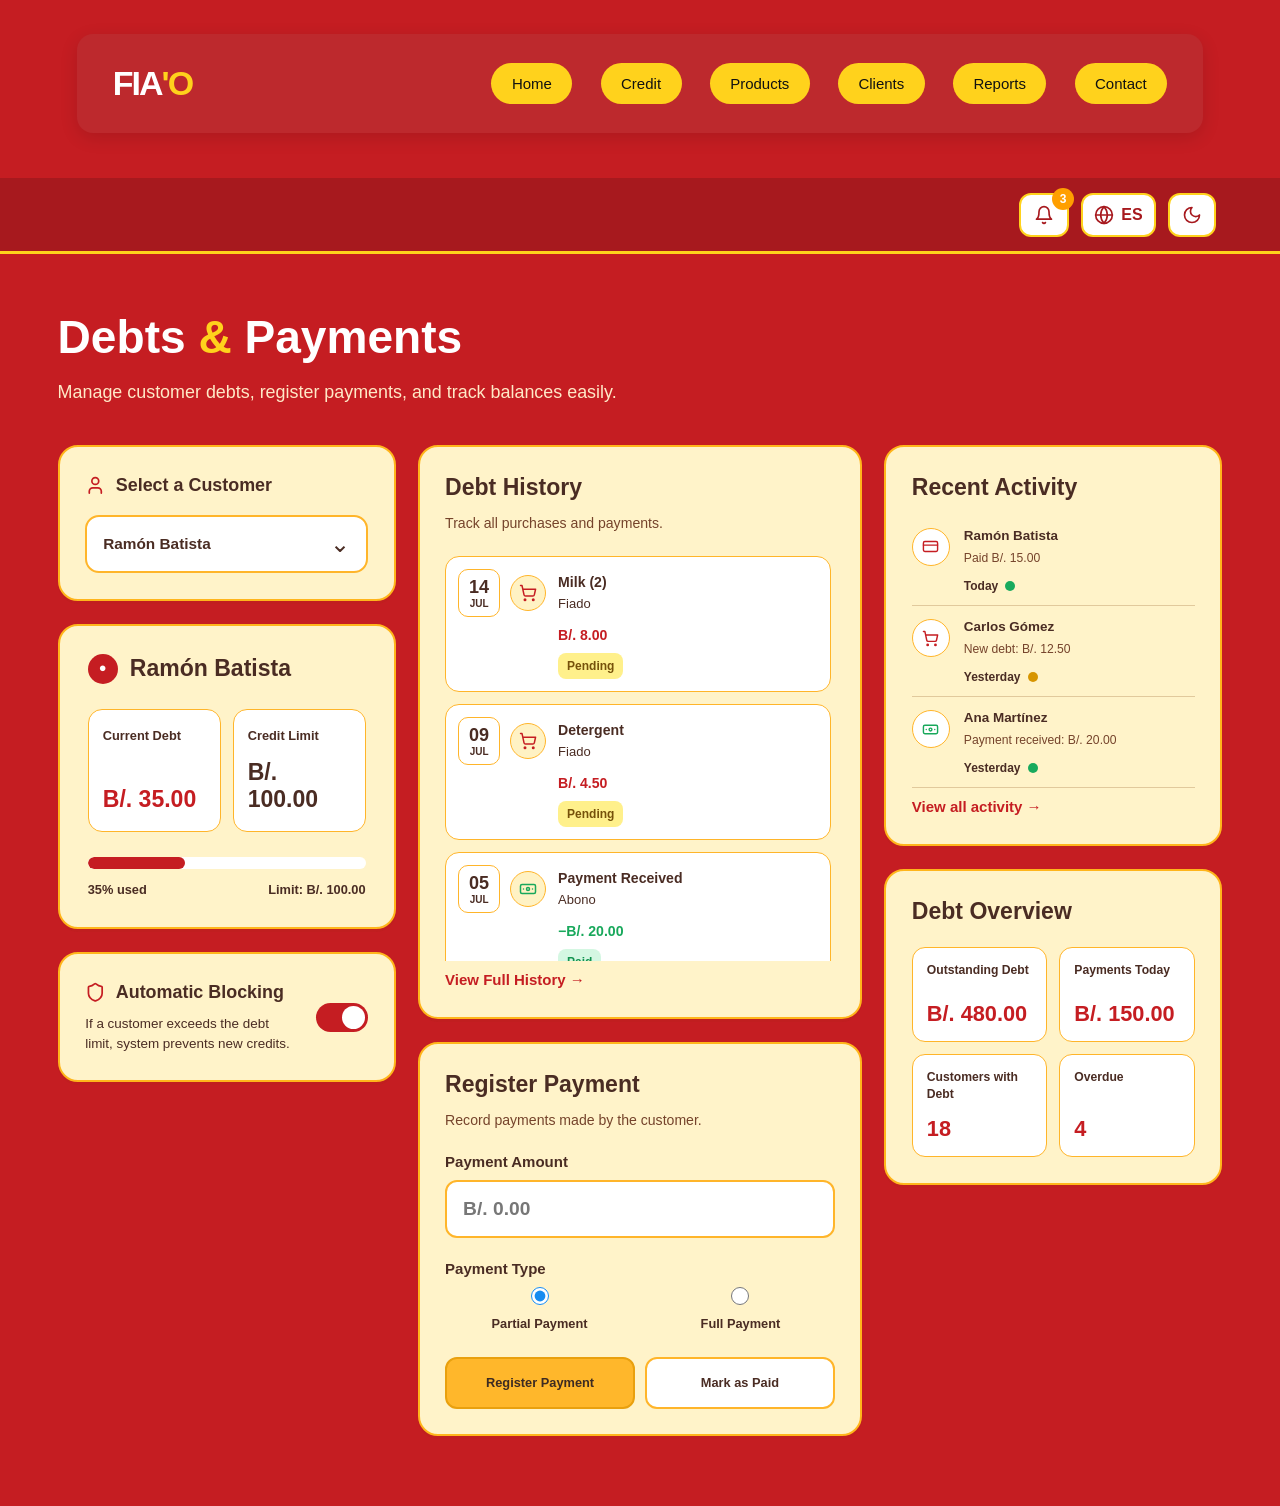
==== commit f3178bc8: "ya" ====
--- a/credit.html
+++ b/credit.html
@@ -1,4 +1,3 @@
-
 <!DOCTYPE html>
 <html lang="en">
 <head>
@@ -27,15 +26,17 @@
     <section class="secondary-bar">
         <div class="secondary-actions">
             <button class="action-button notification-button" aria-label="Notifications">
-                🔔
+                <svg class="icon" xmlns="http://www.w3.org/2000/svg" viewBox="0 0 24 24" width="24" height="24" fill="none" stroke="currentColor" stroke-width="2" stroke-linecap="round" stroke-linejoin="round" aria-hidden="true"><path d="M6 8a6 6 0 0 1 12 0c0 7 3 9 3 9H3s3-2 3-9"/><path d="M10.3 21a1.94 1.94 0 0 0 3.4 0"/></svg>
                 <span class="notification-number">3</span>
             </button>
 
             <button class="action-button language-button" aria-label="Language">
-                🌐 <span>ES</span>
+                <svg class="icon" xmlns="http://www.w3.org/2000/svg" viewBox="0 0 24 24" width="24" height="24" fill="none" stroke="currentColor" stroke-width="2" stroke-linecap="round" stroke-linejoin="round" aria-hidden="true"><circle cx="12" cy="12" r="10"/><path d="M2 12h20"/><path d="M12 2a15.3 15.3 0 0 1 4 10 15.3 15.3 0 0 1-4 10 15.3 15.3 0 0 1-4-10 15.3 15.3 0 0 1 4-10z"/></svg> <span>ES</span>
             </button>
 
-            <button class="action-button" aria-label="Dark mode">🌙</button>
+            <button class="action-button" aria-label="Dark mode">
+                <svg class="icon" xmlns="http://www.w3.org/2000/svg" viewBox="0 0 24 24" width="24" height="24" fill="none" stroke="currentColor" stroke-width="2" stroke-linecap="round" stroke-linejoin="round" aria-hidden="true"><path d="M12 3a6 6 0 0 0 9 9 9 9 0 1 1-9-9Z"/></svg>
+            </button>
         </div>
     </section>
 
@@ -53,7 +54,7 @@
             <div class="left-column">
 
                 <div class="panel customer-selector">
-                    <h2>👤 Select a Customer</h2>
+                    <h2><svg class="icon" xmlns="http://www.w3.org/2000/svg" viewBox="0 0 24 24" width="24" height="24" fill="none" stroke="currentColor" stroke-width="2" stroke-linecap="round" stroke-linejoin="round" aria-hidden="true"><path d="M19 21v-2a4 4 0 0 0-4-4H9a4 4 0 0 0-4 4v2"/><circle cx="12" cy="7" r="4"/></svg> Select a Customer</h2>
                     <div class="customer-select">
                         <strong>Ramón Batista</strong>
                         <span>⌄</span>
@@ -92,7 +93,7 @@
 
                 <div class="panel automatic-block">
                     <div class="block-content">
-                        <h2>🛡 Automatic Blocking</h2>
+                        <h2><svg class="icon" xmlns="http://www.w3.org/2000/svg" viewBox="0 0 24 24" width="24" height="24" fill="none" stroke="currentColor" stroke-width="2" stroke-linecap="round" stroke-linejoin="round" aria-hidden="true"><path d="M20 13c0 5-3.5 7.5-7.66 8.95a1 1 0 0 1-.67-.01C7.5 20.5 4 18 4 13V6a1 1 0 0 1 1-1c2 0 4.5-1.2 6.24-2.72a1.17 1.17 0 0 1 1.52 0C14.51 3.81 17 5 19 5a1 1 0 0 1 1 1z"/></svg> Automatic Blocking</h2>
                         <p>If a customer exceeds the debt limit, system prevents new credits.</p>
                     </div>
 
@@ -115,7 +116,7 @@
 
                         <div class="history-item">
                             <div class="date-box"><strong>14</strong><span>JUL</span></div>
-                            <div class="history-icon">🛒</div>
+                            <div class="history-icon"><svg class="icon" xmlns="http://www.w3.org/2000/svg" viewBox="0 0 24 24" width="24" height="24" fill="none" stroke="currentColor" stroke-width="2" stroke-linecap="round" stroke-linejoin="round" aria-hidden="true"><circle cx="8" cy="21" r="1"/><circle cx="19" cy="21" r="1"/><path d="M2.05 2.05h2l2.66 12.42a2 2 0 0 0 2 1.58h9.78a2 2 0 0 0 1.95-1.57l1.65-7.43H5.12"/></svg></div>
                             <div class="history-product">
                                 <strong>Milk (2)</strong>
                                 <span>Fiado</span>
@@ -126,7 +127,7 @@
 
                         <div class="history-item">
                             <div class="date-box"><strong>09</strong><span>JUL</span></div>
-                            <div class="history-icon">🛒</div>
+                            <div class="history-icon"><svg class="icon" xmlns="http://www.w3.org/2000/svg" viewBox="0 0 24 24" width="24" height="24" fill="none" stroke="currentColor" stroke-width="2" stroke-linecap="round" stroke-linejoin="round" aria-hidden="true"><circle cx="8" cy="21" r="1"/><circle cx="19" cy="21" r="1"/><path d="M2.05 2.05h2l2.66 12.42a2 2 0 0 0 2 1.58h9.78a2 2 0 0 0 1.95-1.57l1.65-7.43H5.12"/></svg></div>
                             <div class="history-product">
                                 <strong>Detergent</strong>
                                 <span>Fiado</span>
@@ -137,7 +138,7 @@
 
                         <div class="history-item">
                             <div class="date-box"><strong>05</strong><span>JUL</span></div>
-                            <div class="history-icon payment">💵</div>
+                            <div class="history-icon payment"><svg class="icon" xmlns="http://www.w3.org/2000/svg" viewBox="0 0 24 24" width="24" height="24" fill="none" stroke="currentColor" stroke-width="2" stroke-linecap="round" stroke-linejoin="round" aria-hidden="true"><rect width="20" height="12" x="2" y="6" rx="2"/><circle cx="12" cy="12" r="2"/><path d="M6 12h.01M18 12h.01"/></svg></div>
                             <div class="history-product">
                                 <strong>Payment Received</strong>
                                 <span>Abono</span>
@@ -148,7 +149,7 @@
 
                         <div class="history-item">
                             <div class="date-box"><strong>01</strong><span>JUL</span></div>
-                            <div class="history-icon">🛒</div>
+                            <div class="history-icon"><svg class="icon" xmlns="http://www.w3.org/2000/svg" viewBox="0 0 24 24" width="24" height="24" fill="none" stroke="currentColor" stroke-width="2" stroke-linecap="round" stroke-linejoin="round" aria-hidden="true"><circle cx="8" cy="21" r="1"/><circle cx="19" cy="21" r="1"/><path d="M2.05 2.05h2l2.66 12.42a2 2 0 0 0 2 1.58h9.78a2 2 0 0 0 1.95-1.57l1.65-7.43H5.12"/></svg></div>
                             <div class="history-product">
                                 <strong>Groceries Pack</strong>
                                 <span>Fiado</span>
@@ -200,7 +201,7 @@
                     <div class="activity-list">
 
                         <div class="activity-item">
-                            <div class="activity-icon">💳</div>
+                            <div class="activity-icon"><svg class="icon" xmlns="http://www.w3.org/2000/svg" viewBox="0 0 24 24" width="24" height="24" fill="none" stroke="currentColor" stroke-width="2" stroke-linecap="round" stroke-linejoin="round" aria-hidden="true"><rect width="20" height="14" x="2" y="5" rx="2"/><line x1="2" x2="22" y1="10" y2="10"/></svg></div>
                             <div class="activity-info">
                                 <strong>Ramón Batista</strong>
                                 <span>Paid B/. 15.00</span>
@@ -212,7 +213,7 @@
                         </div>
 
                         <div class="activity-item">
-                            <div class="activity-icon">🛒</div>
+                            <div class="activity-icon"><svg class="icon" xmlns="http://www.w3.org/2000/svg" viewBox="0 0 24 24" width="24" height="24" fill="none" stroke="currentColor" stroke-width="2" stroke-linecap="round" stroke-linejoin="round" aria-hidden="true"><circle cx="8" cy="21" r="1"/><circle cx="19" cy="21" r="1"/><path d="M2.05 2.05h2l2.66 12.42a2 2 0 0 0 2 1.58h9.78a2 2 0 0 0 1.95-1.57l1.65-7.43H5.12"/></svg></div>
                             <div class="activity-info">
                                 <strong>Carlos Gómez</strong>
                                 <span>New debt: B/. 12.50</span>
@@ -224,7 +225,7 @@
                         </div>
 
                         <div class="activity-item">
-                            <div class="activity-icon">💵</div>
+                            <div class="activity-icon green"><svg class="icon" xmlns="http://www.w3.org/2000/svg" viewBox="0 0 24 24" width="24" height="24" fill="none" stroke="currentColor" stroke-width="2" stroke-linecap="round" stroke-linejoin="round" aria-hidden="true"><rect width="20" height="12" x="2" y="6" rx="2"/><circle cx="12" cy="12" r="2"/><path d="M6 12h.01M18 12h.01"/></svg></div>
                             <div class="activity-info">
                                 <strong>Ana Martínez</strong>
                                 <span>Payment received: B/. 20.00</span>
@@ -272,4 +273,4 @@
     </main>
 
 </body>
-</html>
+</html>
--- a/credit.css
+++ b/credit.css
@@ -1,14 +1,13 @@
-
 /* =========================================================
    CONFIGURACIÓN GENERAL
 ========================================================= */
-
+ 
 * {
     margin: 0;
     padding: 0;
     box-sizing: border-box;
 }
-
+ 
 :root {
     --red: #c51d22;
     --dark-red: #a7191e;
@@ -18,13 +17,13 @@
     --brown: #4a2c23;
     --green: #18a85b;
 }
-
+ 
 html {
     width: 100%;
     min-width: 320px;
     scroll-behavior: smooth;
 }
-
+ 
 body {
     width: 100%;
     min-width: 320px;
@@ -34,190 +33,219 @@
     color: var(--brown);
     overflow-x: hidden;
 }
-
+ 
 button,
 input {
     font: inherit;
 }
-
+ 
 button {
     cursor: pointer;
 }
-
+ 
 img {
     display: block;
     max-width: 100%;
 }
-
-
-/* =========================================================
-   BARRA PRINCIPAL
-   MISMO DISEÑO QUE INDEX.HTML
-========================================================= */
-
+ 
+ 
+/* =========================================================
+   ICONOS SVG
+========================================================= */
+ 
+.icon {
+    width: 1em;
+    height: 1em;
+    flex-shrink: 0;
+    display: inline-block;
+    vertical-align: middle;
+ 
+    fill: none;
+    stroke: currentColor;
+    stroke-width: 2;
+    stroke-linecap: round;
+    stroke-linejoin: round;
+}
+ 
+ 
+/* =========================================================
+   NAVBAR - DISEÑO UNIFORME FIA'O
+========================================================= */
+ 
 .navbar {
-    width: 100%;
-    min-height: 76px;
-    padding: 14px clamp(20px, 5%, 72px);
+    width: 88%;
+    min-height: 99px;
+    margin: 34px auto 45px;
+    padding: 22px 36px;
+ 
     background: #bd292d;
-
+    border-radius: 16px;
+ 
     display: flex;
     align-items: center;
     justify-content: space-between;
     gap: 24px;
-
-    box-shadow: 0 2px 5px rgba(0, 0, 0, 0.18);
-
+ 
+    box-shadow: 0 5px 18px rgba(0, 0, 0, 0.12);
+ 
     position: relative;
     z-index: 10;
 }
-
+ 
 .logo {
     flex-shrink: 0;
     color: #ffffff;
-    text-decoration: none;
-    font-size: clamp(27px, 2.5vw, 34px);
+    font-size: clamp(34px, 2.5vw, 44px);
     font-weight: 800;
     letter-spacing: -2px;
-}
-
+    line-height: 1.2;
+    text-decoration: none;
+    white-space: nowrap;
+}
+ 
 .logo span {
     color: #ffd21c;
 }
-
+ 
 .nav-links {
     display: flex;
     align-items: center;
     justify-content: flex-end;
     flex-wrap: wrap;
-    gap: clamp(8px, 1.2vw, 18px);
-}
-
+    gap: clamp(12px, 2.2vw, 30px);
+}
+ 
 .nav-links a {
     display: inline-flex;
     align-items: center;
     justify-content: center;
-    padding: 9px clamp(10px, 1.2vw, 17px);
-
+    padding: 12px clamp(18px, 1.6vw, 28px);
+ 
     background: #ffd21c;
-    color: #a7191e;
+    color: #111111;
     text-decoration: none;
     text-align: center;
     white-space: nowrap;
-
-    font-size: 12px;
-    font-weight: bold;
-    border-radius: 22px;
-
+ 
+    font-size: clamp(15px, 1.15vw, 20px);
+    font-weight: 400;
+    border-radius: 28px;
+ 
     transition: background 0.2s ease, transform 0.2s ease;
 }
-
+ 
 .nav-links a:hover {
     background: #ffffff;
     transform: translateY(-2px);
 }
-
-
+ 
+ 
 /* =========================================================
    BARRA SECUNDARIA
 ========================================================= */
-
+ 
 .secondary-bar {
     width: 100%;
     min-height: 76px;
     padding: 12px clamp(20px, 5%, 72px);
-
+ 
     background: var(--dark-red);
     border-bottom: 3px solid var(--yellow);
-
+ 
     display: flex;
     align-items: center;
     justify-content: flex-end;
 }
-
+ 
 .secondary-actions {
     display: flex;
     align-items: center;
     justify-content: flex-end;
     gap: 12px;
 }
-
+ 
 .action-button {
     position: relative;
     height: 44px;
     min-width: 48px;
     padding: 0 10px;
-
+ 
     background: #ffffff;
     border: 2px solid var(--yellow);
     border-radius: 12px;
-
+ 
+    color: var(--dark-red);
     font-size: 20px;
-
+ 
     display: flex;
     align-items: center;
     justify-content: center;
     gap: 7px;
-
+ 
     transition: background 0.2s ease;
 }
-
+ 
 .action-button:hover {
     background: var(--cream-light);
 }
-
+ 
 .language-button {
     min-width: 75px;
     font-size: 16px;
     font-weight: bold;
 }
-
+ 
+.language-button .icon {
+    width: 20px;
+    height: 20px;
+}
+ 
 .notification-button {
     width: 50px;
 }
-
+ 
 .notification-number {
     position: absolute;
     top: -7px;
     right: -7px;
-
+ 
     width: 22px;
     height: 22px;
-
+ 
     border-radius: 50%;
     background: #ff9f00;
     color: white;
-
+ 
     font-size: 12px;
     font-weight: bold;
-
+ 
     display: flex;
     align-items: center;
     justify-content: center;
 }
-
-
+ 
+ 
 /* =========================================================
    CONTENEDOR PRINCIPAL
 ========================================================= */
-
+ 
 .credit-page {
     width: 100%;
     max-width: 1800px;
     min-height: calc(100vh - 152px);
     margin: 0 auto;
-
+ 
     padding: clamp(32px, 4.5vw, 64px)
              clamp(20px, 4.5vw, 72px)
              70px;
-
+ 
     background: var(--red);
 }
-
+ 
 .credit-header {
     margin-bottom: clamp(25px, 3vw, 40px);
 }
-
+ 
 .credit-header h1 {
     color: #ffffff;
     font-size: clamp(34px, 3.6vw, 52px);
@@ -226,11 +254,11 @@
     margin-bottom: 16px;
     overflow-wrap: anywhere;
 }
-
+ 
 .credit-header h1 span {
     color: var(--yellow);
 }
-
+ 
 .credit-header p {
     max-width: 800px;
     color: #ffe9c7;
@@ -238,23 +266,23 @@
     line-height: 1.55;
     font-weight: 500;
 }
-
-
+ 
+ 
 /* =========================================================
    CUADRÍCULA PRINCIPAL
 ========================================================= */
-
+ 
 .dashboard-grid {
     display: grid;
     grid-template-columns:
         minmax(0, 0.95fr)
         minmax(0, 1.25fr)
         minmax(0, 0.95fr);
-
+ 
     gap: clamp(16px, 1.7vw, 25px);
     align-items: start;
 }
-
+ 
 .left-column,
 .center-column,
 .right-column {
@@ -263,147 +291,157 @@
     flex-direction: column;
     gap: clamp(18px, 1.8vw, 26px);
 }
-
-
+ 
+ 
 /* =========================================================
    PANELES GENERALES
 ========================================================= */
-
+ 
 .panel {
     min-width: 0;
     width: 100%;
-
+ 
     background: var(--cream);
     border: 2px solid #ffb51b;
     border-radius: 20px;
-
+ 
     padding: clamp(18px, 2vw, 28px);
-
+ 
     box-shadow: 0 3px 0 rgba(140, 45, 20, 0.08);
 }
-
-
+ 
+ 
 /* =========================================================
    SELECTOR DE CLIENTE
 ========================================================= */
-
+ 
 .customer-selector h2 {
+    display: flex;
+    align-items: center;
+    gap: 10px;
+ 
     font-size: clamp(17px, 1.4vw, 21px);
     line-height: 1.35;
     margin-bottom: 18px;
 }
-
+ 
+.customer-selector h2 .icon {
+    width: 1.15em;
+    height: 1.15em;
+    color: var(--red);
+}
+ 
 .customer-select {
     width: 100%;
     min-height: 58px;
     padding: 12px 16px;
-
+ 
     background: #ffffff;
     border: 2px solid #ffb52a;
     border-radius: 14px;
-
+ 
     display: flex;
     align-items: center;
     justify-content: space-between;
     gap: 10px;
-
+ 
     font-size: clamp(15px, 1.2vw, 18px);
     overflow-wrap: anywhere;
 }
-
+ 
 .customer-select span {
     font-size: 24px;
     flex-shrink: 0;
 }
-
-
+ 
+ 
 /* =========================================================
    TARJETA DEL CLIENTE
 ========================================================= */
-
+ 
 .customer-card {
     padding: clamp(20px, 2.2vw, 32px);
 }
-
+ 
 .customer-title {
     display: flex;
     align-items: center;
     flex-wrap: wrap;
     gap: 12px;
-
+ 
     font-size: clamp(21px, 1.8vw, 28px);
     line-height: 1.3;
     margin-bottom: 25px;
     overflow-wrap: anywhere;
 }
-
+ 
 .customer-icon {
     width: 30px;
     height: 30px;
     flex-shrink: 0;
-
+ 
     background: var(--red);
     color: #ffffff;
     border-radius: 50%;
-
+ 
     display: flex;
     align-items: center;
     justify-content: center;
-
+ 
     font-size: 13px;
 }
-
-
+ 
+ 
 /* =========================================================
    ESTADÍSTICAS DEL CLIENTE
 ========================================================= */
-
+ 
 .customer-stats {
     display: grid;
     grid-template-columns: repeat(2, minmax(0, 1fr));
     gap: 12px;
 }
-
+ 
 .stat-box {
     min-width: 0;
     min-height: 105px;
     padding: 17px 14px;
-
+ 
     background: #ffffff;
     border: 1px solid #ffb52a;
     border-radius: 14px;
-
+ 
     display: flex;
     flex-direction: column;
     justify-content: space-between;
     gap: 14px;
 }
-
+ 
 .stat-box span {
     font-size: clamp(12px, 1vw, 15px);
     font-weight: bold;
     line-height: 1.4;
 }
-
+ 
 .stat-box strong {
     font-size: clamp(19px, 1.8vw, 27px);
     line-height: 1.2;
     overflow-wrap: anywhere;
 }
-
+ 
 .red-text {
     color: var(--red);
 }
-
-
+ 
+ 
 /* =========================================================
    BARRA DE PROGRESO
 ========================================================= */
-
+ 
 .credit-progress {
     margin-top: 25px;
 }
-
+ 
 .progress-bar {
     width: 100%;
     height: 12px;
@@ -411,30 +449,30 @@
     border-radius: 20px;
     overflow: hidden;
 }
-
+ 
 .progress-value {
     width: 35%;
     height: 100%;
     background: var(--red);
     border-radius: 20px;
 }
-
+ 
 .progress-info {
     display: flex;
     justify-content: space-between;
     flex-wrap: wrap;
     gap: 8px;
-
+ 
     margin-top: 12px;
     font-size: clamp(12px, 1vw, 15px);
     line-height: 1.4;
 }
-
-
+ 
+ 
 /* =========================================================
    BLOQUEO AUTOMÁTICO
 ========================================================= */
-
+ 
 .automatic-block {
     min-height: 125px;
     display: flex;
@@ -442,27 +480,37 @@
     justify-content: space-between;
     gap: 16px;
 }
-
+ 
 .block-content {
     min-width: 0;
 }
-
+ 
 .block-content h2 {
+    display: flex;
+    align-items: center;
+    gap: 10px;
+ 
     font-size: clamp(17px, 1.4vw, 21px);
     line-height: 1.35;
     margin-bottom: 10px;
 }
-
+ 
+.block-content h2 .icon {
+    width: 1.15em;
+    height: 1.15em;
+    color: var(--red);
+}
+ 
 .block-content p {
     font-size: clamp(13px, 1.05vw, 16px);
     line-height: 1.5;
 }
-
-
+ 
+ 
 /* =========================================================
    INTERRUPTOR
 ========================================================= */
-
+ 
 .switch {
     position: relative;
     display: inline-block;
@@ -470,24 +518,24 @@
     height: 29px;
     flex-shrink: 0;
 }
-
+ 
 .switch input {
     position: absolute;
     opacity: 0;
     width: 0;
     height: 0;
 }
-
+ 
 .slider {
     position: absolute;
     inset: 0;
     cursor: pointer;
-
+ 
     background: #dddddd;
     border-radius: 30px;
     transition: background 0.3s ease;
 }
-
+ 
 .slider:before {
     content: "";
     position: absolute;
@@ -495,30 +543,30 @@
     height: 23px;
     left: 3px;
     top: 3px;
-
+ 
     background: #ffffff;
     border-radius: 50%;
     transition: transform 0.3s ease;
 }
-
+ 
 .switch input:checked + .slider {
     background: var(--red);
 }
-
+ 
 .switch input:checked + .slider:before {
     transform: translateX(23px);
 }
-
+ 
 .switch input:focus-visible + .slider {
     outline: 3px solid #333333;
     outline-offset: 3px;
 }
-
-
+ 
+ 
 /* =========================================================
    TÍTULOS Y DESCRIPCIONES
 ========================================================= */
-
+ 
 .debt-history h2,
 .register-payment h2,
 .recent-activity h2,
@@ -527,26 +575,26 @@
     line-height: 1.3;
     margin-bottom: 10px;
 }
-
+ 
 .panel-description {
     color: #75432b;
     font-size: clamp(14px, 1.1vw, 16px);
     line-height: 1.5;
     margin-bottom: 22px;
 }
-
-
+ 
+ 
 /* =========================================================
    HISTORIAL DE DEUDAS
 ========================================================= */
-
+ 
 .debt-history,
 .register-payment,
 .recent-activity,
 .debt-overview {
     padding: clamp(18px, 2vw, 28px);
 }
-
+ 
 .history-list {
     width: 100%;
     max-height: 405px;
@@ -554,111 +602,112 @@
     overflow-x: hidden;
     padding-right: 4px;
 }
-
+ 
 .history-list::-webkit-scrollbar {
     width: 7px;
 }
-
+ 
 .history-list::-webkit-scrollbar-track {
     background: #eeeeee;
     border-radius: 10px;
 }
-
+ 
 .history-list::-webkit-scrollbar-thumb {
     background: #999999;
     border-radius: 10px;
 }
-
+ 
 .history-item {
     width: 100%;
     min-width: 0;
     min-height: 78px;
     margin-bottom: 12px;
     padding: 12px;
-
+ 
     background: #ffffff;
     border: 1px solid #ffb52a;
     border-radius: 14px;
-
+ 
     display: grid;
     grid-template-columns: 42px 38px minmax(0, 1fr);
     align-items: center;
     gap: 10px;
 }
-
+ 
 .date-box {
     width: 42px;
     height: 48px;
-
+ 
     border: 1px solid #ffb52a;
     border-radius: 10px;
-
+ 
     display: flex;
     flex-direction: column;
     align-items: center;
     justify-content: center;
 }
-
+ 
 .date-box strong {
     font-size: 18px;
 }
-
+ 
 .date-box span {
     font-size: 10px;
     font-weight: bold;
 }
-
+ 
 .history-icon {
     width: 36px;
     height: 36px;
-
+ 
     border-radius: 50%;
     background: #fff2c4;
     border: 1px solid #ffb52a;
-
+    color: var(--red);
+ 
     display: flex;
     align-items: center;
     justify-content: center;
     font-size: 18px;
 }
-
+ 
 .history-icon.payment {
     color: var(--green);
 }
-
+ 
 .history-product {
     min-width: 0;
     display: flex;
     flex-direction: column;
     gap: 4px;
 }
-
+ 
 .history-product strong {
     font-size: clamp(13px, 1.1vw, 16px);
     line-height: 1.35;
     overflow-wrap: anywhere;
 }
-
+ 
 .history-product span {
     font-size: 13px;
     line-height: 1.3;
 }
-
+ 
 .history-amount,
 .payment-amount {
     grid-column: 3;
     white-space: nowrap;
     font-size: clamp(14px, 1.1vw, 17px);
 }
-
+ 
 .history-amount {
     color: var(--red);
 }
-
+ 
 .payment-amount {
     color: var(--green);
 }
-
+ 
 .pending,
 .paid {
     grid-column: 3;
@@ -669,39 +718,39 @@
     font-weight: bold;
     white-space: nowrap;
 }
-
+ 
 .pending {
     background: #fff08b;
     color: #76510a;
 }
-
+ 
 .paid {
     background: #d4f7e2;
     color: #149450;
 }
-
+ 
 .view-history,
 .view-activity {
     display: inline-block;
     margin-top: 8px;
-
+ 
     color: var(--red);
     font-size: 15px;
     font-weight: bold;
     line-height: 1.5;
     text-decoration: none;
 }
-
+ 
 .view-history:hover,
 .view-activity:hover {
     text-decoration: underline;
 }
-
-
+ 
+ 
 /* =========================================================
    REGISTRAR PAGO
 ========================================================= */
-
+ 
 .register-payment > label,
 .field-label {
     display: block;
@@ -709,150 +758,155 @@
     font-weight: bold;
     margin-bottom: 10px;
 }
-
+ 
 .payment-input {
     width: 100%;
     min-height: 58px;
     padding: 12px 16px;
     margin-bottom: 22px;
-
+ 
     background: #ffffff;
     border: 2px solid #ffb52a;
     border-radius: 12px;
-
-    display: flex;
-    align-items: center;
-
+ 
+    display: flex;
+    align-items: center;
+ 
     font-size: clamp(18px, 1.5vw, 22px);
     font-weight: bold;
     color: #777777;
 }
-
+ 
 .payment-types {
     display: grid;
     grid-template-columns: repeat(2, minmax(0, 1fr));
     gap: 12px;
     margin-bottom: 24px;
 }
-
+ 
 .payment-option {
     min-width: 0;
     display: flex;
     flex-direction: column;
     align-items: center;
     gap: 10px;
-
+ 
     text-align: center;
     font-size: clamp(12px, 1vw, 15px);
     font-weight: bold;
     line-height: 1.4;
 }
-
+ 
 .payment-option input {
     width: 18px;
     height: 18px;
     accent-color: #168cf0;
 }
-
+ 
 .payment-buttons {
     display: grid;
     grid-template-columns: repeat(2, minmax(0, 1fr));
     gap: 10px;
 }
-
+ 
 .payment-buttons button {
     min-width: 0;
     min-height: 52px;
     padding: 10px 12px;
     border-radius: 12px;
-
+ 
     font-size: clamp(12px, 1vw, 15px);
     font-weight: bold;
     line-height: 1.35;
-
+ 
     transition: background 0.2s ease, transform 0.2s ease;
 }
-
+ 
 .payment-buttons button:hover {
     transform: translateY(-1px);
 }
-
+ 
 .register-button {
     background: #ffb72b;
     border: 2px solid #e9a00e;
     color: #3d2b22;
 }
-
+ 
 .register-button:hover {
     background: #ffc53f;
 }
-
+ 
 .paid-button {
     background: #ffffff;
     border: 2px solid #ffb52a;
     color: var(--brown);
 }
-
+ 
 .paid-button:hover {
     background: #fff9e8;
 }
-
-
+ 
+ 
 /* =========================================================
    ACTIVIDAD RECIENTE
 ========================================================= */
-
+ 
 .activity-list {
     margin-top: 12px;
 }
-
+ 
 .activity-item {
     min-width: 0;
     min-height: 80px;
     padding: 12px 0;
-
+ 
     display: grid;
     grid-template-columns: 40px minmax(0, 1fr);
     align-items: center;
     gap: 12px;
-
+ 
     border-bottom: 1px solid #e1c99c;
 }
-
+ 
 .activity-icon {
     width: 38px;
     height: 38px;
-
+ 
     border-radius: 50%;
     border: 1px solid #ffb52a;
     background: #ffffff;
-
+    color: var(--red);
+ 
     display: flex;
     align-items: center;
     justify-content: center;
     font-size: 17px;
 }
-
+ 
+.activity-icon.green {
+    color: var(--green);
+}
+ 
 .activity-info {
     min-width: 0;
     display: flex;
     flex-direction: column;
     gap: 5px;
 }
-
+ 
 .activity-info strong {
     font-size: clamp(13px, 1.05vw, 16px);
     line-height: 1.35;
     overflow-wrap: anywhere;
 }
-
+ 
 .activity-info span {
     color: #75432b;
     font-size: clamp(12px, 0.95vw, 14px);
     line-height: 1.4;
     overflow-wrap: anywhere;
 }
-
+ 
 .activity-time {
     grid-column: 2;
     display: flex;
@@ -860,7 +914,7 @@
     gap: 7px;
     font-size: 12px;
 }
-
+ 
 .green-dot,
 .yellow-dot {
     width: 10px;
@@ -868,131 +922,142 @@
     border-radius: 50%;
     flex-shrink: 0;
 }
-
+ 
 .green-dot {
     background: #18aa5d;
 }
-
+ 
 .yellow-dot {
     background: #d79500;
 }
-
-
+ 
+ 
 /* =========================================================
    RESUMEN DE DEUDAS
 ========================================================= */
-
+ 
 .overview-grid {
     display: grid;
     grid-template-columns: repeat(2, minmax(0, 1fr));
     gap: 12px;
     margin-top: 20px;
 }
-
+ 
 .overview-box {
     min-width: 0;
     min-height: 95px;
     padding: 14px;
-
+ 
     background: #ffffff;
     border: 1px solid #ffb52a;
     border-radius: 13px;
-
+ 
     display: flex;
     flex-direction: column;
     justify-content: space-between;
     gap: 12px;
 }
-
+ 
 .overview-box span {
     font-size: clamp(12px, 0.95vw, 14px);
     font-weight: bold;
     line-height: 1.4;
 }
-
+ 
 .overview-box strong {
     color: var(--red);
     font-size: clamp(20px, 1.7vw, 26px);
     line-height: 1.25;
     overflow-wrap: anywhere;
 }
-
-
+ 
+ 
 /* =========================================================
    TABLETAS Y PORTÁTILES
 ========================================================= */
-
+ 
 @media (max-width: 1200px) {
     .credit-page {
         padding-left: 25px;
         padding-right: 25px;
     }
-
+ 
     .dashboard-grid {
         grid-template-columns:
             minmax(0, 1fr)
             minmax(0, 1.15fr);
         gap: 20px;
     }
-
+ 
     .right-column {
         grid-column: 1 / -1;
         display: grid;
         grid-template-columns: repeat(2, minmax(0, 1fr));
         align-items: start;
     }
-
+ 
     .right-column > .panel {
         height: fit-content;
     }
-
+ 
     .history-item {
         grid-template-columns: 42px 36px minmax(0, 1fr);
     }
 }
-
-
-/* =========================================================
-   TABLETAS
-========================================================= */
-
+ 
+ 
+/* =========================================================
+   TABLETAS Y NAVBAR RESPONSIVE
+========================================================= */
+ 
+@media (max-width: 1000px) {
+    .navbar {
+        width: 92%;
+        margin-top: 50px;
+        margin-bottom: 35px;
+        padding: 20px 26px;
+    }
+ 
+    .logo {
+        font-size: 34px;
+    }
+ 
+    .nav-links {
+        gap: 10px;
+    }
+ 
+    .nav-links a {
+        padding: 9px 13px;
+        font-size: 14px;
+    }
+}
+ 
 @media (max-width: 850px) {
     .navbar {
         flex-direction: column;
         justify-content: center;
         gap: 16px;
-        padding: 18px 20px;
-    }
-
-    .navbar .logo {
-        font-size: 31px;
-    }
-
+    }
+ 
     .nav-links {
         width: 100%;
         justify-content: center;
-        gap: 8px;
-    }
-
-    .nav-links a {
-        padding: 8px 12px;
-        font-size: 11px;
-    }
-
+    }
+ 
     .secondary-bar {
         min-height: 65px;
         padding: 10px 20px;
     }
-
+ 
     .credit-page {
         padding: 35px 20px 50px;
     }
-
+ 
     .dashboard-grid {
         grid-template-columns: minmax(0, 1fr);
         gap: 20px;
     }
-
+ 
     .left-column,
     .center-column,
     .right-column {
@@ -1001,95 +1066,113 @@
         flex-direction: column;
         gap: 20px;
     }
-
+ 
     .panel {
         padding: 22px;
     }
-
+ 
     .history-item {
         grid-template-columns: 45px 40px minmax(0, 1fr) auto;
     }
-
+ 
     .history-amount,
     .payment-amount,
     .pending,
     .paid {
         grid-column: auto;
     }
-
+ 
     .activity-item {
         grid-template-columns: 42px minmax(0, 1fr) auto;
     }
-
+ 
     .activity-time {
         grid-column: auto;
     }
 }
-
-
+ 
+ 
 /* =========================================================
    MÓVILES
 ========================================================= */
-
+ 
+@media (max-width: 700px) {
+    .navbar {
+        width: 92%;
+        min-height: auto;
+        margin: 24px auto 28px;
+        padding: 18px 16px;
+        flex-direction: column;
+        gap: 16px;
+    }
+ 
+    .logo {
+        font-size: 34px;
+    }
+ 
+    .nav-links {
+        width: 100%;
+        justify-content: center;
+        flex-wrap: wrap;
+        gap: 8px;
+    }
+ 
+    .nav-links a {
+        padding: 9px 13px;
+        font-size: 13px;
+    }
+}
+ 
 @media (max-width: 550px) {
-    .navbar {
-        padding: 18px 12px;
-        gap: 14px;
-    }
-
-    .nav-links {
-        gap: 7px;
-    }
-
-    .nav-links a {
-        font-size: 11px;
-        padding: 8px 10px;
-    }
-
     .secondary-bar {
         min-height: 60px;
         padding: 8px 15px;
     }
-
+ 
     .secondary-actions {
         gap: 8px;
     }
-
+ 
     .action-button {
         height: 40px;
         min-width: 43px;
         border-radius: 10px;
         font-size: 18px;
     }
-
+ 
+    .language-button .icon {
+        width: 18px;
+        height: 18px;
+    }
+ 
     .notification-button {
         width: 43px;
     }
-
+ 
     .language-button {
         min-width: 65px;
         font-size: 14px;
     }
-
+ 
     .notification-number {
         width: 19px;
         height: 19px;
         font-size: 11px;
     }
-
+ 
     .credit-page {
         padding: 30px 12px 40px;
     }
-
+ 
     .credit-header h1 {
         font-size: clamp(30px, 8vw, 38px);
         margin-bottom: 12px;
     }
-
+ 
     .credit-header p {
         font-size: 15px;
     }
-
+ 
     .panel,
     .customer-card,
     .debt-history,
@@ -1099,74 +1182,74 @@
         padding: 17px;
         border-radius: 17px;
     }
-
+ 
     .customer-title {
         font-size: 22px;
         margin-bottom: 20px;
     }
-
+ 
     .customer-stats {
         gap: 10px;
     }
-
+ 
     .stat-box {
         min-height: 95px;
         padding: 13px 10px;
     }
-
+ 
     .stat-box span {
         font-size: 12px;
     }
-
+ 
     .stat-box strong {
         font-size: clamp(17px, 4.5vw, 22px);
     }
-
+ 
     .progress-info {
         font-size: 12px;
     }
-
+ 
     .automatic-block {
         align-items: flex-start;
         gap: 12px;
     }
-
+ 
     .block-content h2 {
         font-size: 17px;
     }
-
+ 
     .block-content p {
         font-size: 13px;
     }
-
+ 
     .history-item {
         grid-template-columns: 40px minmax(0, 1fr);
         gap: 10px;
         padding: 12px;
     }
-
+ 
     .date-box {
         grid-row: span 3;
         width: 40px;
         height: 46px;
     }
-
+ 
     .history-icon {
         display: none;
     }
-
+ 
     .history-product {
         grid-column: 2;
     }
-
+ 
     .history-product strong {
         font-size: 14px;
     }
-
+ 
     .history-product span {
         font-size: 12px;
     }
-
+ 
     .history-amount,
     .payment-amount,
     .pending,
@@ -1174,114 +1257,115 @@
         grid-column: 2;
         justify-self: start;
     }
-
+ 
     .payment-types {
         gap: 8px;
     }
-
+ 
     .payment-option {
         font-size: 12px;
     }
-
+ 
     .payment-buttons {
         grid-template-columns: 1fr;
     }
-
+ 
     .payment-buttons button {
         min-height: 48px;
         font-size: 14px;
     }
-
+ 
     .activity-item {
         grid-template-columns: 38px minmax(0, 1fr);
         gap: 10px;
     }
-
+ 
     .activity-icon {
         width: 36px;
         height: 36px;
     }
-
+ 
     .activity-info strong {
         font-size: 14px;
     }
-
+ 
     .activity-info span {
         font-size: 12px;
     }
-
+ 
     .activity-time {
         grid-column: 2;
     }
-
+ 
     .overview-grid {
         gap: 10px;
     }
-
+ 
     .overview-box {
         min-height: 85px;
         padding: 12px;
     }
-
+ 
     .overview-box span {
         font-size: 12px;
     }
-
+ 
     .overview-box strong {
         font-size: 21px;
     }
 }
-
-
+ 
+ 
 /* =========================================================
    CELULARES PEQUEÑOS
 ========================================================= */
-
+ 
 @media (max-width: 380px) {
     .navbar {
-        padding-right: 10px;
-        padding-left: 10px;
-    }
-
+        width: 94%;
+        padding: 16px 10px;
+    }
+ 
     .nav-links {
         gap: 6px;
     }
-
+ 
     .nav-links a {
-        padding: 7px 9px;
-        font-size: 10px;
-    }
-
+        padding: 7px 10px;
+        font-size: 12px;
+    }
+ 
     .credit-page {
         padding-left: 9px;
         padding-right: 9px;
     }
-
+ 
     .customer-stats,
     .overview-grid {
         grid-template-columns: minmax(0, 1fr);
     }
-
+ 
     .stat-box {
         min-height: 80px;
     }
-
+ 
     .payment-types {
         grid-template-columns: minmax(0, 1fr);
     }
-
+ 
     .payment-option {
         flex-direction: row;
         justify-content: flex-start;
         text-align: left;
     }
-
+ 
     .history-item {
         padding: 10px;
         gap: 8px;
     }
-
+ 
     .overview-box {
         min-height: 75px;
     }
 }
+ 
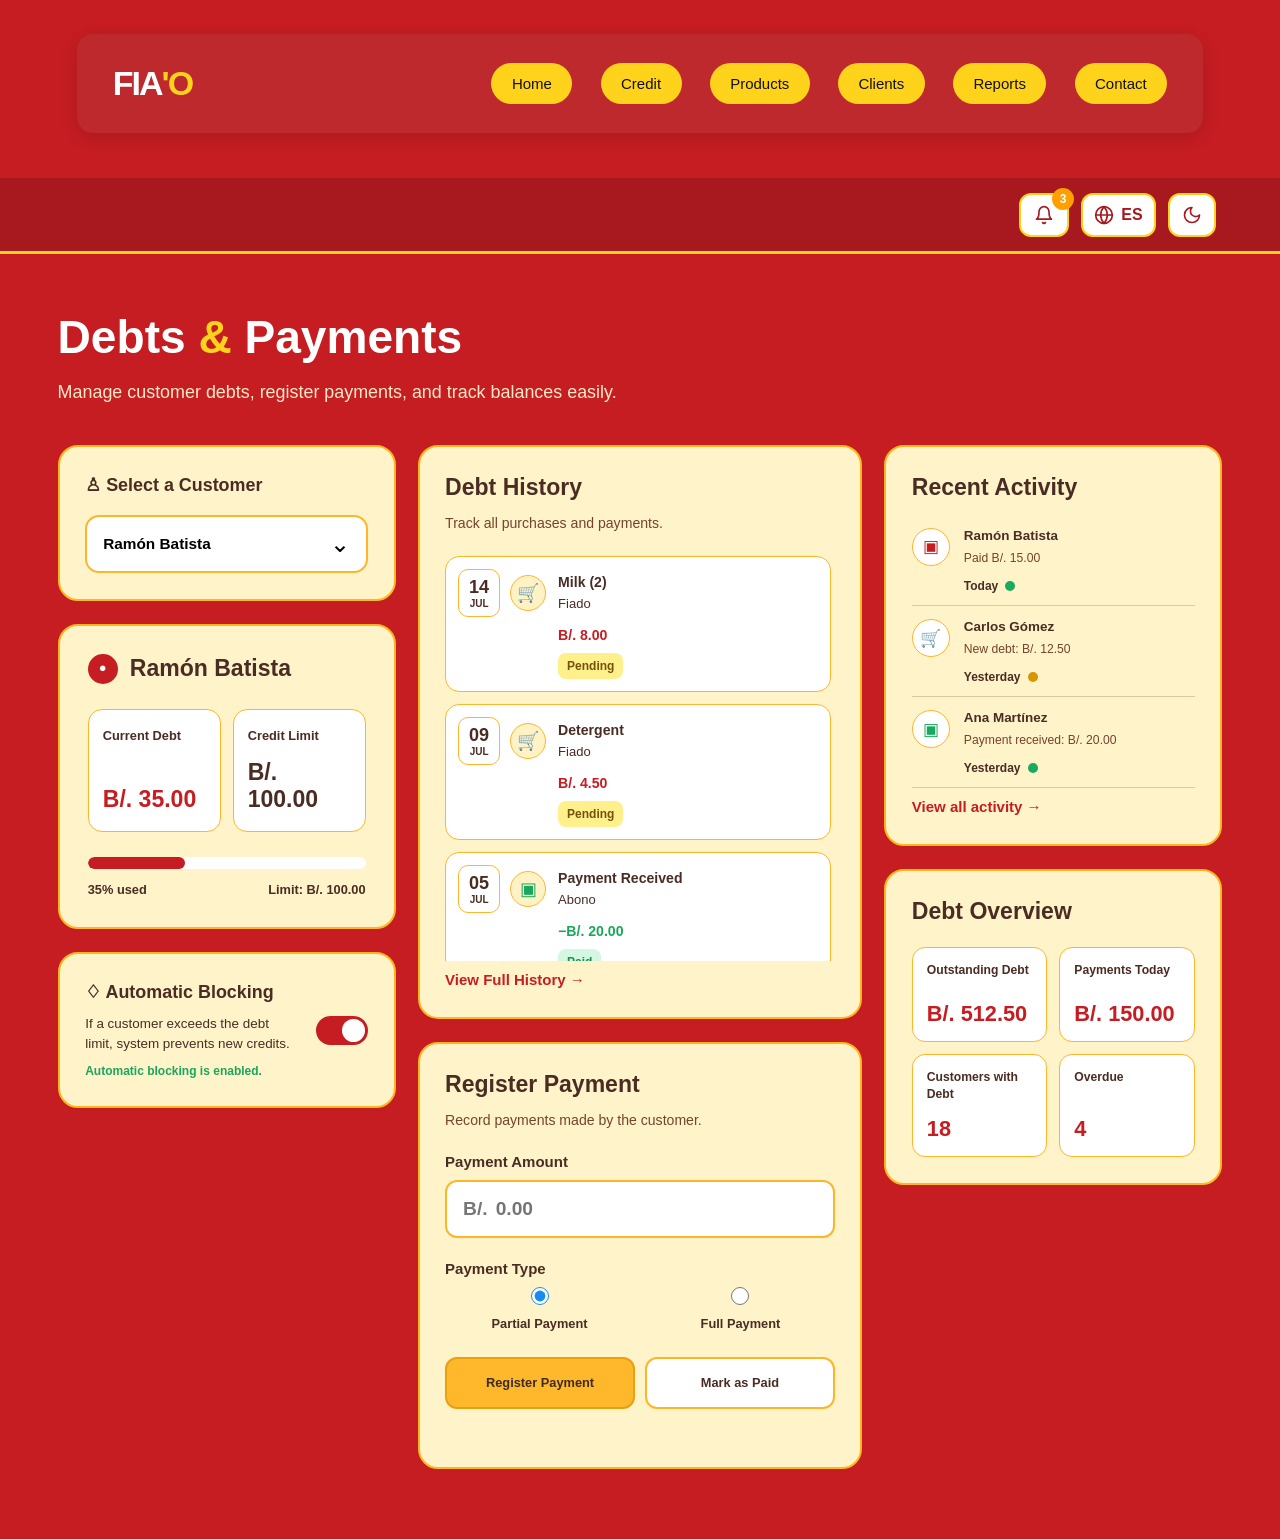
==== commit 6046d313: "ya" ====
--- a/credit.html
+++ b/credit.html
@@ -1,3 +1,4 @@
+
 <!DOCTYPE html>
 <html lang="en">
 <head>
@@ -8,10 +9,8 @@
 </head>
 <body>
 
-    <!-- BARRA PRINCIPAL -->
     <header class="navbar">
         <a href="index.html" class="logo">FIA<span>'O</span></a>
-
         <nav class="nav-links">
             <a href="index.html">Home</a>
             <a href="credit.html" class="active">Credit</a>
@@ -22,25 +21,33 @@
         </nav>
     </header>
 
-    <!-- BARRA SECUNDARIA -->
     <section class="secondary-bar">
         <div class="secondary-actions">
-            <button class="action-button notification-button" aria-label="Notifications">
-                <svg class="icon" xmlns="http://www.w3.org/2000/svg" viewBox="0 0 24 24" width="24" height="24" fill="none" stroke="currentColor" stroke-width="2" stroke-linecap="round" stroke-linejoin="round" aria-hidden="true"><path d="M6 8a6 6 0 0 1 12 0c0 7 3 9 3 9H3s3-2 3-9"/><path d="M10.3 21a1.94 1.94 0 0 0 3.4 0"/></svg>
-                <span class="notification-number">3</span>
+            <button class="action-button notification-button" id="notificationButton" aria-label="Notifications">
+                <svg class="icon" xmlns="http://www.w3.org/2000/svg" viewBox="0 0 24 24" width="24" height="24" fill="none" stroke="currentColor" stroke-width="2" stroke-linecap="round" stroke-linejoin="round">
+                    <path d="M6 8a6 6 0 0 1 12 0c0 7 3 9 3 9H3s3-2 3-9"/>
+                    <path d="M10.3 21a1.94 1.94 0 0 0 3.4 0"/>
+                </svg>
+                <span class="notification-number" id="notificationNumber">3</span>
             </button>
 
-            <button class="action-button language-button" aria-label="Language">
-                <svg class="icon" xmlns="http://www.w3.org/2000/svg" viewBox="0 0 24 24" width="24" height="24" fill="none" stroke="currentColor" stroke-width="2" stroke-linecap="round" stroke-linejoin="round" aria-hidden="true"><circle cx="12" cy="12" r="10"/><path d="M2 12h20"/><path d="M12 2a15.3 15.3 0 0 1 4 10 15.3 15.3 0 0 1-4 10 15.3 15.3 0 0 1-4-10 15.3 15.3 0 0 1 4-10z"/></svg> <span>ES</span>
+            <button class="action-button language-button" id="languageButton" aria-label="Change language">
+                <svg class="icon" xmlns="http://www.w3.org/2000/svg" viewBox="0 0 24 24" width="24" height="24" fill="none" stroke="currentColor" stroke-width="2" stroke-linecap="round" stroke-linejoin="round">
+                    <circle cx="12" cy="12" r="10"/>
+                    <path d="M2 12h20"/>
+                    <path d="M12 2a15.3 15.3 0 0 1 4 10 15.3 15.3 0 0 1-4 10 15.3 15.3 0 0 1-4-10 15.3 15.3 0 0 1 4-10z"/>
+                </svg>
+                <span id="languageLabel">ES</span>
             </button>
 
-            <button class="action-button" aria-label="Dark mode">
-                <svg class="icon" xmlns="http://www.w3.org/2000/svg" viewBox="0 0 24 24" width="24" height="24" fill="none" stroke="currentColor" stroke-width="2" stroke-linecap="round" stroke-linejoin="round" aria-hidden="true"><path d="M12 3a6 6 0 0 0 9 9 9 9 0 1 1-9-9Z"/></svg>
+            <button class="action-button" id="darkModeButton" aria-label="Dark mode">
+                <svg class="icon" xmlns="http://www.w3.org/2000/svg" viewBox="0 0 24 24" width="24" height="24" fill="none" stroke="currentColor" stroke-width="2" stroke-linecap="round" stroke-linejoin="round">
+                    <path d="M12 3a6 6 0 0 0 9 9 9 9 0 1 1-9-9Z"/>
+                </svg>
             </button>
         </div>
     </section>
 
-    <!-- CONTENIDO PRINCIPAL -->
     <main class="credit-page">
 
         <section class="credit-header">
@@ -50,42 +57,44 @@
 
         <section class="dashboard-grid">
 
-            <!-- COLUMNA IZQUIERDA -->
             <div class="left-column">
 
                 <div class="panel customer-selector">
-                    <h2><svg class="icon" xmlns="http://www.w3.org/2000/svg" viewBox="0 0 24 24" width="24" height="24" fill="none" stroke="currentColor" stroke-width="2" stroke-linecap="round" stroke-linejoin="round" aria-hidden="true"><path d="M19 21v-2a4 4 0 0 0-4-4H9a4 4 0 0 0-4 4v2"/><circle cx="12" cy="7" r="4"/></svg> Select a Customer</h2>
-                    <div class="customer-select">
-                        <strong>Ramón Batista</strong>
+                    <h2>♙ Select a Customer</h2>
+                    <button class="customer-select" id="customerSelect" type="button">
+                        <strong id="selectedCustomerName">Ramón Batista</strong>
                         <span>⌄</span>
+                    </button>
+                    <div class="customer-options" id="customerOptions" hidden>
+                        <button type="button" data-name="Ramón Batista" data-debt="35">Ramón Batista</button>
+                        <button type="button" data-name="Carlos Gómez" data-debt="12.50">Carlos Gómez</button>
+                        <button type="button" data-name="Ana Martínez" data-debt="20">Ana Martínez</button>
                     </div>
                 </div>
 
                 <div class="panel customer-card">
                     <h2 class="customer-title">
                         <span class="customer-icon">●</span>
-                        Ramón Batista
+                        <span id="customerCardName">Ramón Batista</span>
                     </h2>
 
                     <div class="customer-stats">
                         <div class="stat-box">
                             <span>Current Debt</span>
-                            <strong class="red-text">B/. 35.00</strong>
-                        </div>
-
+                            <strong class="red-text" id="currentDebt">B/. 35.00</strong>
+                        </div>
                         <div class="stat-box">
                             <span>Credit Limit</span>
-                            <strong>B/. 100.00</strong>
+                            <strong id="creditLimit">B/. 100.00</strong>
                         </div>
                     </div>
 
                     <div class="credit-progress">
                         <div class="progress-bar">
-                            <div class="progress-value"></div>
-                        </div>
-
+                            <div class="progress-value" id="progressValue"></div>
+                        </div>
                         <div class="progress-info">
-                            <strong>35% used</strong>
+                            <strong id="percentageUsed">35% used</strong>
                             <strong>Limit: B/. 100.00</strong>
                         </div>
                     </div>
@@ -93,30 +102,29 @@
 
                 <div class="panel automatic-block">
                     <div class="block-content">
-                        <h2><svg class="icon" xmlns="http://www.w3.org/2000/svg" viewBox="0 0 24 24" width="24" height="24" fill="none" stroke="currentColor" stroke-width="2" stroke-linecap="round" stroke-linejoin="round" aria-hidden="true"><path d="M20 13c0 5-3.5 7.5-7.66 8.95a1 1 0 0 1-.67-.01C7.5 20.5 4 18 4 13V6a1 1 0 0 1 1-1c2 0 4.5-1.2 6.24-2.72a1.17 1.17 0 0 1 1.52 0C14.51 3.81 17 5 19 5a1 1 0 0 1 1 1z"/></svg> Automatic Blocking</h2>
+                        <h2>♢ Automatic Blocking</h2>
                         <p>If a customer exceeds the debt limit, system prevents new credits.</p>
-                    </div>
-
+                        <p id="blockingStatus" class="blocking-status">Automatic blocking is enabled.</p>
+                    </div>
                     <label class="switch">
-                        <input type="checkbox" checked>
+                        <input type="checkbox" id="blockingToggle" checked>
                         <span class="slider"></span>
                     </label>
                 </div>
 
             </div>
 
-            <!-- COLUMNA CENTRAL -->
             <div class="center-column">
 
                 <div class="panel debt-history">
                     <h2>Debt History</h2>
                     <p class="panel-description">Track all purchases and payments.</p>
 
-                    <div class="history-list">
+                    <div class="history-list" id="historyList">
 
                         <div class="history-item">
                             <div class="date-box"><strong>14</strong><span>JUL</span></div>
-                            <div class="history-icon"><svg class="icon" xmlns="http://www.w3.org/2000/svg" viewBox="0 0 24 24" width="24" height="24" fill="none" stroke="currentColor" stroke-width="2" stroke-linecap="round" stroke-linejoin="round" aria-hidden="true"><circle cx="8" cy="21" r="1"/><circle cx="19" cy="21" r="1"/><path d="M2.05 2.05h2l2.66 12.42a2 2 0 0 0 2 1.58h9.78a2 2 0 0 0 1.95-1.57l1.65-7.43H5.12"/></svg></div>
+                            <div class="history-icon">🛒</div>
                             <div class="history-product">
                                 <strong>Milk (2)</strong>
                                 <span>Fiado</span>
@@ -127,7 +135,7 @@
 
                         <div class="history-item">
                             <div class="date-box"><strong>09</strong><span>JUL</span></div>
-                            <div class="history-icon"><svg class="icon" xmlns="http://www.w3.org/2000/svg" viewBox="0 0 24 24" width="24" height="24" fill="none" stroke="currentColor" stroke-width="2" stroke-linecap="round" stroke-linejoin="round" aria-hidden="true"><circle cx="8" cy="21" r="1"/><circle cx="19" cy="21" r="1"/><path d="M2.05 2.05h2l2.66 12.42a2 2 0 0 0 2 1.58h9.78a2 2 0 0 0 1.95-1.57l1.65-7.43H5.12"/></svg></div>
+                            <div class="history-icon">🛒</div>
                             <div class="history-product">
                                 <strong>Detergent</strong>
                                 <span>Fiado</span>
@@ -138,7 +146,7 @@
 
                         <div class="history-item">
                             <div class="date-box"><strong>05</strong><span>JUL</span></div>
-                            <div class="history-icon payment"><svg class="icon" xmlns="http://www.w3.org/2000/svg" viewBox="0 0 24 24" width="24" height="24" fill="none" stroke="currentColor" stroke-width="2" stroke-linecap="round" stroke-linejoin="round" aria-hidden="true"><rect width="20" height="12" x="2" y="6" rx="2"/><circle cx="12" cy="12" r="2"/><path d="M6 12h.01M18 12h.01"/></svg></div>
+                            <div class="history-icon payment">▣</div>
                             <div class="history-product">
                                 <strong>Payment Received</strong>
                                 <span>Abono</span>
@@ -149,7 +157,7 @@
 
                         <div class="history-item">
                             <div class="date-box"><strong>01</strong><span>JUL</span></div>
-                            <div class="history-icon"><svg class="icon" xmlns="http://www.w3.org/2000/svg" viewBox="0 0 24 24" width="24" height="24" fill="none" stroke="currentColor" stroke-width="2" stroke-linecap="round" stroke-linejoin="round" aria-hidden="true"><circle cx="8" cy="21" r="1"/><circle cx="19" cy="21" r="1"/><path d="M2.05 2.05h2l2.66 12.42a2 2 0 0 0 2 1.58h9.78a2 2 0 0 0 1.95-1.57l1.65-7.43H5.12"/></svg></div>
+                            <div class="history-icon">🛒</div>
                             <div class="history-product">
                                 <strong>Groceries Pack</strong>
                                 <span>Fiado</span>
@@ -160,48 +168,50 @@
 
                     </div>
 
-                    <a href="#" class="view-history">View Full History →</a>
+                    <a href="#" class="view-history" id="viewHistory">View Full History →</a>
                 </div>
 
                 <div class="panel register-payment">
                     <h2>Register Payment</h2>
                     <p class="panel-description">Record payments made by the customer.</p>
 
-                    <label for="payment-amount">Payment Amount</label>
-                    <div class="payment-input" id="payment-amount">B/. 0.00</div>
+                    <label for="paymentAmountInput">Payment Amount</label>
+                    <div class="payment-input">
+                        <span>B/.</span>
+                        <input type="number" id="paymentAmountInput" min="0" step="0.01" placeholder="0.00">
+                    </div>
 
                     <p class="field-label">Payment Type</p>
 
                     <div class="payment-types">
                         <label class="payment-option">
-                            <input type="radio" name="payment" checked>
+                            <input type="radio" name="payment" value="partial" checked>
                             <span>Partial Payment</span>
                         </label>
-
                         <label class="payment-option">
-                            <input type="radio" name="payment">
+                            <input type="radio" name="payment" value="full">
                             <span>Full Payment</span>
                         </label>
                     </div>
 
                     <div class="payment-buttons">
-                        <button class="register-button">Register Payment</button>
-                        <button class="paid-button">Mark as Paid</button>
-                    </div>
+                        <button class="register-button" id="registerPaymentButton">Register Payment</button>
+                        <button class="paid-button" id="markPaidButton">Mark as Paid</button>
+                    </div>
+                    <p id="paymentMessage" class="payment-message" aria-live="polite"></p>
                 </div>
 
             </div>
 
-            <!-- COLUMNA DERECHA -->
             <div class="right-column">
 
                 <div class="panel recent-activity">
                     <h2>Recent Activity</h2>
 
-                    <div class="activity-list">
+                    <div class="activity-list" id="activityList">
 
                         <div class="activity-item">
-                            <div class="activity-icon"><svg class="icon" xmlns="http://www.w3.org/2000/svg" viewBox="0 0 24 24" width="24" height="24" fill="none" stroke="currentColor" stroke-width="2" stroke-linecap="round" stroke-linejoin="round" aria-hidden="true"><rect width="20" height="14" x="2" y="5" rx="2"/><line x1="2" x2="22" y1="10" y2="10"/></svg></div>
+                            <div class="activity-icon">▣</div>
                             <div class="activity-info">
                                 <strong>Ramón Batista</strong>
                                 <span>Paid B/. 15.00</span>
@@ -213,7 +223,7 @@
                         </div>
 
                         <div class="activity-item">
-                            <div class="activity-icon"><svg class="icon" xmlns="http://www.w3.org/2000/svg" viewBox="0 0 24 24" width="24" height="24" fill="none" stroke="currentColor" stroke-width="2" stroke-linecap="round" stroke-linejoin="round" aria-hidden="true"><circle cx="8" cy="21" r="1"/><circle cx="19" cy="21" r="1"/><path d="M2.05 2.05h2l2.66 12.42a2 2 0 0 0 2 1.58h9.78a2 2 0 0 0 1.95-1.57l1.65-7.43H5.12"/></svg></div>
+                            <div class="activity-icon">🛒</div>
                             <div class="activity-info">
                                 <strong>Carlos Gómez</strong>
                                 <span>New debt: B/. 12.50</span>
@@ -225,7 +235,7 @@
                         </div>
 
                         <div class="activity-item">
-                            <div class="activity-icon green"><svg class="icon" xmlns="http://www.w3.org/2000/svg" viewBox="0 0 24 24" width="24" height="24" fill="none" stroke="currentColor" stroke-width="2" stroke-linecap="round" stroke-linejoin="round" aria-hidden="true"><rect width="20" height="12" x="2" y="6" rx="2"/><circle cx="12" cy="12" r="2"/><path d="M6 12h.01M18 12h.01"/></svg></div>
+                            <div class="activity-icon green">▣</div>
                             <div class="activity-info">
                                 <strong>Ana Martínez</strong>
                                 <span>Payment received: B/. 20.00</span>
@@ -238,31 +248,27 @@
 
                     </div>
 
-                    <a href="#" class="view-activity">View all activity →</a>
+                    <a href="#" class="view-activity" id="viewActivity">View all activity →</a>
                 </div>
 
                 <div class="panel debt-overview">
                     <h2>Debt Overview</h2>
-
                     <div class="overview-grid">
                         <div class="overview-box">
                             <span>Outstanding Debt</span>
-                            <strong>B/. 480.00</strong>
-                        </div>
-
+                            <strong id="outstandingDebt">B/. 480.00</strong>
+                        </div>
                         <div class="overview-box">
                             <span>Payments Today</span>
-                            <strong>B/. 150.00</strong>
-                        </div>
-
+                            <strong id="paymentsToday">B/. 150.00</strong>
+                        </div>
                         <div class="overview-box">
                             <span>Customers with Debt</span>
-                            <strong>18</strong>
-                        </div>
-
+                            <strong id="customersWithDebt">18</strong>
+                        </div>
                         <div class="overview-box">
                             <span>Overdue</span>
-                            <strong>4</strong>
+                            <strong id="overdueCount">4</strong>
                         </div>
                     </div>
                 </div>
@@ -272,5 +278,320 @@
         </section>
     </main>
 
+    <div class="notification-panel" id="notificationPanel" hidden>
+        <h3>Notifications</h3>
+        <p>Ramón Batista has an outstanding debt of B/. 35.00.</p>
+        <p>Remember to review pending payments.</p>
+        <p>Automatic blocking is currently enabled.</p>
+        <button type="button" id="closeNotifications">Close</button>
+    </div>
+
+    <div class="modal-overlay" id="modalOverlay" hidden>
+        <div class="modal-box">
+            <button class="modal-close" id="closeModal" aria-label="Close">×</button>
+            <h2 id="modalTitle">History</h2>
+            <div id="modalContent"></div>
+        </div>
+    </div>
+
+    <script>
+    document.addEventListener("DOMContentLoaded", () => {
+
+        const $ = (selector) => document.querySelector(selector);
+
+        let currentCustomer = "Ramón Batista";
+        let currentDebt = 35;
+        const creditLimit = 100;
+        let paymentsToday = 150;
+        let language = "en";
+
+        const customers = {
+            "Ramón Batista": 35,
+            "Carlos Gómez": 12.50,
+            "Ana Martínez": 20
+        };
+
+        const paymentInput = $("#paymentAmountInput");
+        const paymentMessage = $("#paymentMessage");
+        const historyList = $("#historyList");
+        const activityList = $("#activityList");
+
+        const money = (amount) => "B/. " + Number(amount).toFixed(2);
+
+        function updateCustomerDisplay() {
+            $("#selectedCustomerName").textContent = currentCustomer;
+            $("#customerCardName").textContent = currentCustomer;
+            $("#currentDebt").textContent = money(currentDebt);
+
+            const percentage = Math.min((currentDebt / creditLimit) * 100, 100);
+            $("#progressValue").style.width = percentage + "%";
+            $("#percentageUsed").textContent = Math.round(percentage) + "% used";
+        }
+
+        function updateOverview() {
+            const totalDebt = Object.values(customers).reduce((sum, debt) => sum + debt, 0);
+            $("#outstandingDebt").textContent = money(480 - 35 + totalDebt);
+            $("#paymentsToday").textContent = money(paymentsToday);
+            $("#customersWithDebt").textContent =
+                Object.values(customers).filter(debt => debt > 0).length + 15;
+        }
+
+        function showMessage(message, type = "success") {
+            paymentMessage.textContent = message;
+            paymentMessage.className = "payment-message " + type;
+        }
+
+        function addHistoryPayment(amount, description) {
+            const now = new Date();
+            const day = String(now.getDate()).padStart(2, "0");
+            const month = now.toLocaleString("en", { month: "short" }).toUpperCase();
+
+            const item = document.createElement("div");
+            item.className = "history-item";
+            item.innerHTML = `
+                <div class="date-box"><strong>${day}</strong><span>${month}</span></div>
+                <div class="history-icon payment">▣</div>
+                <div class="history-product">
+                    <strong>${description}</strong>
+                    <span>Payment</span>
+                </div>
+                <strong class="payment-amount">−${money(amount)}</strong>
+                <span class="paid">Paid</span>
+            `;
+            historyList.prepend(item);
+        }
+
+        function addActivity(amount) {
+            const item = document.createElement("div");
+            item.className = "activity-item";
+            item.innerHTML = `
+                <div class="activity-icon green">▣</div>
+                <div class="activity-info">
+                    <strong>${currentCustomer}</strong>
+                    <span>Payment received: ${money(amount)}</span>
+                </div>
+                <div class="activity-time">
+                    <strong>Today</strong>
+                    <span class="green-dot"></span>
+                </div>
+            `;
+            activityList.prepend(item);
+        }
+
+        function registerPayment(amount) {
+            if (!Number.isFinite(amount) || amount <= 0) {
+                showMessage("Please enter a valid payment amount.", "error");
+                return;
+            }
+
+            if (currentDebt <= 0) {
+                showMessage("This customer has no outstanding debt.", "error");
+                return;
+            }
+
+            if (amount > currentDebt) {
+                showMessage("The payment cannot be greater than the current debt.", "error");
+                return;
+            }
+
+            currentDebt = Math.max(0, currentDebt - amount);
+            customers[currentCustomer] = currentDebt;
+            paymentsToday += amount;
+
+            addHistoryPayment(amount, "Payment Received");
+            addActivity(amount);
+            updateCustomerDisplay();
+            updateOverview();
+
+            paymentInput.value = "";
+            showMessage("Payment registered successfully!");
+        }
+
+        $("#registerPaymentButton").addEventListener("click", () => {
+            const amount = parseFloat(paymentInput.value);
+            registerPayment(amount);
+        });
+
+        $("#markPaidButton").addEventListener("click", () => {
+            if (currentDebt <= 0) {
+                showMessage("This customer has no outstanding debt.", "error");
+                return;
+            }
+
+            const amount = currentDebt;
+            registerPayment(amount);
+            showMessage("The debt has been fully paid!");
+        });
+
+        document.querySelectorAll('input[name="payment"]').forEach(radio => {
+            radio.addEventListener("change", () => {
+                if (radio.value === "full" && radio.checked) {
+                    paymentInput.value = currentDebt.toFixed(2);
+                }
+            });
+        });
+
+        paymentInput.addEventListener("input", () => {
+            const fullOption = document.querySelector('input[name="payment"][value="full"]');
+            if (fullOption.checked && Number(paymentInput.value) !== currentDebt) {
+                document.querySelector('input[name="payment"][value="partial"]').checked = true;
+            }
+        });
+
+        // Selector de clientes
+        const customerSelect = $("#customerSelect");
+        const customerOptions = $("#customerOptions");
+
+        customerSelect.addEventListener("click", () => {
+            customerOptions.hidden = !customerOptions.hidden;
+        });
+
+        customerOptions.querySelectorAll("button").forEach(button => {
+            button.addEventListener("click", () => {
+                currentCustomer = button.dataset.name;
+                currentDebt = customers[currentCustomer];
+                updateCustomerDisplay();
+                customerOptions.hidden = true;
+                paymentInput.value = "";
+                showMessage("Customer selected: " + currentCustomer);
+            });
+        });
+
+        document.addEventListener("click", (event) => {
+            if (!customerSelect.contains(event.target) && !customerOptions.contains(event.target)) {
+                customerOptions.hidden = true;
+            }
+        });
+
+        // Bloqueo automático
+        $("#blockingToggle").addEventListener("change", (event) => {
+            $("#blockingStatus").textContent = event.target.checked
+                ? "Automatic blocking is enabled."
+                : "Automatic blocking is disabled.";
+        });
+
+        // Notificaciones
+        const notificationPanel = $("#notificationPanel");
+
+        $("#notificationButton").addEventListener("click", () => {
+            notificationPanel.hidden = !notificationPanel.hidden;
+        });
+
+        $("#closeNotifications").addEventListener("click", () => {
+            notificationPanel.hidden = true;
+            $("#notificationNumber").style.display = "none";
+        });
+
+        // Modo oscuro
+        $("#darkModeButton").addEventListener("click", () => {
+            document.body.classList.toggle("dark-mode");
+        });
+
+        // Ventanas de historial
+        const modalOverlay = $("#modalOverlay");
+
+        function openModal(title, content) {
+            $("#modalTitle").textContent = title;
+            $("#modalContent").innerHTML = content;
+            modalOverlay.hidden = false;
+        }
+
+        function closeModal() {
+            modalOverlay.hidden = true;
+        }
+
+        $("#closeModal").addEventListener("click", closeModal);
+
+        modalOverlay.addEventListener("click", (event) => {
+            if (event.target === modalOverlay) closeModal();
+        });
+
+        $("#viewHistory").addEventListener("click", (event) => {
+            event.preventDefault();
+            openModal("Full Debt History", historyList.innerHTML);
+        });
+
+        $("#viewActivity").addEventListener("click", (event) => {
+            event.preventDefault();
+            openModal("All Recent Activity", activityList.innerHTML);
+        });
+
+        // Cambio de idioma
+        const translations = {
+            "Home": "Inicio",
+            "Credit": "Crédito",
+            "Products": "Productos",
+            "Clients": "Clientes",
+            "Reports": "Reportes",
+            "Contact": "Contacto",
+            "Debts & Payments": "Deudas y pagos",
+            "Manage customer debts, register payments, and track balances easily.": "Administra las deudas de los clientes, registra pagos y consulta sus saldos fácilmente.",
+            "Select a Customer": "Seleccionar cliente",
+            "Current Debt": "Deuda actual",
+            "Credit Limit": "Límite de crédito",
+            "Automatic Blocking": "Bloqueo automático",
+            "If a customer exceeds the debt limit, system prevents new credits.": "Si un cliente supera el límite de deuda, el sistema impide nuevos créditos.",
+            "Debt History": "Historial de deudas",
+            "Track all purchases and payments.": "Consulta todas las compras y los pagos.",
+            "Register Payment": "Registrar pago",
+            "Record payments made by the customer.": "Registra los pagos realizados por el cliente.",
+            "Payment Amount": "Cantidad del pago",
+            "Payment Type": "Tipo de pago",
+            "Partial Payment": "Pago parcial",
+            "Full Payment": "Pago completo",
+            "Mark as Paid": "Marcar como pagado",
+            "Recent Activity": "Actividad reciente",
+            "Debt Overview": "Resumen de deudas",
+            "Outstanding Debt": "Deuda pendiente",
+            "Payments Today": "Pagos de hoy",
+            "Customers with Debt": "Clientes con deuda",
+            "Overdue": "Vencidos",
+            "View Full History →": "Ver historial completo →",
+            "View all activity →": "Ver toda la actividad →",
+            "Pending": "Pendiente",
+            "Paid": "Pagado",
+            "Today": "Hoy",
+            "Yesterday": "Ayer",
+            "Notifications": "Notificaciones",
+            "Close": "Cerrar",
+            "Full Debt History": "Historial completo de deudas",
+            "All Recent Activity": "Toda la actividad reciente"
+        };
+
+        const originalTexts = new Map();
+
+        function saveOriginalTextNodes() {
+            const walker = document.createTreeWalker(document.body, NodeFilter.SHOW_TEXT);
+            let node;
+            while (node = walker.nextNode()) {
+                const value = node.nodeValue.trim();
+                if (value && translations[value] && !originalTexts.has(node)) {
+                    originalTexts.set(node, value);
+                }
+            }
+        }
+
+        saveOriginalTextNodes();
+
+        $("#languageButton").addEventListener("click", () => {
+            language = language === "en" ? "es" : "en";
+            $("#languageLabel").textContent = language === "en" ? "ES" : "EN";
+
+            originalTexts.forEach((original, node) => {
+                if (language === "es") {
+                    node.nodeValue = node.nodeValue.replace(original, translations[original]);
+                } else {
+                    node.nodeValue = original;
+                }
+            });
+
+            document.documentElement.lang = language;
+        });
+
+        updateCustomerDisplay();
+        updateOverview();
+    });
+    </script>
+
 </body>
-</html>+</html>
--- a/credit.css
+++ b/credit.css
@@ -1,13 +1,14 @@
+
 /* =========================================================
    CONFIGURACIÓN GENERAL
 ========================================================= */
- 
+
 * {
     margin: 0;
     padding: 0;
     box-sizing: border-box;
 }
- 
+
 :root {
     --red: #c51d22;
     --dark-red: #a7191e;
@@ -17,13 +18,13 @@
     --brown: #4a2c23;
     --green: #18a85b;
 }
- 
+
 html {
     width: 100%;
     min-width: 320px;
     scroll-behavior: smooth;
 }
- 
+
 body {
     width: 100%;
     min-width: 320px;
@@ -33,65 +34,58 @@
     color: var(--brown);
     overflow-x: hidden;
 }
- 
+
 button,
 input {
     font: inherit;
 }
- 
+
 button {
     cursor: pointer;
 }
- 
+
 img {
     display: block;
     max-width: 100%;
 }
- 
- 
+
 /* =========================================================
    ICONOS SVG
 ========================================================= */
- 
+
 .icon {
     width: 1em;
     height: 1em;
     flex-shrink: 0;
     display: inline-block;
     vertical-align: middle;
- 
     fill: none;
     stroke: currentColor;
     stroke-width: 2;
     stroke-linecap: round;
     stroke-linejoin: round;
 }
- 
- 
+
 /* =========================================================
    NAVBAR - DISEÑO UNIFORME FIA'O
 ========================================================= */
- 
+
 .navbar {
     width: 88%;
     min-height: 99px;
     margin: 34px auto 45px;
     padding: 22px 36px;
- 
     background: #bd292d;
     border-radius: 16px;
- 
     display: flex;
     align-items: center;
     justify-content: space-between;
     gap: 24px;
- 
     box-shadow: 0 5px 18px rgba(0, 0, 0, 0.12);
- 
     position: relative;
     z-index: 10;
 }
- 
+
 .logo {
     flex-shrink: 0;
     color: #ffffff;
@@ -102,11 +96,11 @@
     text-decoration: none;
     white-space: nowrap;
 }
- 
+
 .logo span {
     color: #ffd21c;
 }
- 
+
 .nav-links {
     display: flex;
     align-items: center;
@@ -114,138 +108,121 @@
     flex-wrap: wrap;
     gap: clamp(12px, 2.2vw, 30px);
 }
- 
+
 .nav-links a {
     display: inline-flex;
     align-items: center;
     justify-content: center;
     padding: 12px clamp(18px, 1.6vw, 28px);
- 
     background: #ffd21c;
     color: #111111;
     text-decoration: none;
     text-align: center;
     white-space: nowrap;
- 
     font-size: clamp(15px, 1.15vw, 20px);
     font-weight: 400;
     border-radius: 28px;
- 
     transition: background 0.2s ease, transform 0.2s ease;
 }
- 
+
 .nav-links a:hover {
     background: #ffffff;
     transform: translateY(-2px);
 }
- 
- 
+
 /* =========================================================
    BARRA SECUNDARIA
 ========================================================= */
- 
+
 .secondary-bar {
     width: 100%;
     min-height: 76px;
     padding: 12px clamp(20px, 5%, 72px);
- 
     background: var(--dark-red);
     border-bottom: 3px solid var(--yellow);
- 
     display: flex;
     align-items: center;
     justify-content: flex-end;
 }
- 
+
 .secondary-actions {
     display: flex;
     align-items: center;
     justify-content: flex-end;
     gap: 12px;
 }
- 
+
 .action-button {
     position: relative;
     height: 44px;
     min-width: 48px;
     padding: 0 10px;
- 
     background: #ffffff;
     border: 2px solid var(--yellow);
     border-radius: 12px;
- 
     color: var(--dark-red);
     font-size: 20px;
- 
     display: flex;
     align-items: center;
     justify-content: center;
     gap: 7px;
- 
     transition: background 0.2s ease;
 }
- 
+
 .action-button:hover {
     background: var(--cream-light);
 }
- 
+
 .language-button {
     min-width: 75px;
     font-size: 16px;
     font-weight: bold;
 }
- 
+
 .language-button .icon {
     width: 20px;
     height: 20px;
 }
- 
+
 .notification-button {
     width: 50px;
 }
- 
+
 .notification-number {
     position: absolute;
     top: -7px;
     right: -7px;
- 
     width: 22px;
     height: 22px;
- 
     border-radius: 50%;
     background: #ff9f00;
     color: white;
- 
     font-size: 12px;
     font-weight: bold;
- 
     display: flex;
     align-items: center;
     justify-content: center;
 }
- 
- 
+
 /* =========================================================
    CONTENEDOR PRINCIPAL
 ========================================================= */
- 
+
 .credit-page {
     width: 100%;
     max-width: 1800px;
     min-height: calc(100vh - 152px);
     margin: 0 auto;
- 
     padding: clamp(32px, 4.5vw, 64px)
              clamp(20px, 4.5vw, 72px)
              70px;
- 
     background: var(--red);
 }
- 
+
 .credit-header {
     margin-bottom: clamp(25px, 3vw, 40px);
 }
- 
+
 .credit-header h1 {
     color: #ffffff;
     font-size: clamp(34px, 3.6vw, 52px);
@@ -254,11 +231,11 @@
     margin-bottom: 16px;
     overflow-wrap: anywhere;
 }
- 
+
 .credit-header h1 span {
     color: var(--yellow);
 }
- 
+
 .credit-header p {
     max-width: 800px;
     color: #ffe9c7;
@@ -266,23 +243,21 @@
     line-height: 1.55;
     font-weight: 500;
 }
- 
- 
+
 /* =========================================================
    CUADRÍCULA PRINCIPAL
 ========================================================= */
- 
+
 .dashboard-grid {
     display: grid;
     grid-template-columns:
         minmax(0, 0.95fr)
         minmax(0, 1.25fr)
         minmax(0, 0.95fr);
- 
     gap: clamp(16px, 1.7vw, 25px);
     align-items: start;
 }
- 
+
 .left-column,
 .center-column,
 .right-column {
@@ -291,157 +266,173 @@
     flex-direction: column;
     gap: clamp(18px, 1.8vw, 26px);
 }
- 
- 
+
 /* =========================================================
    PANELES GENERALES
 ========================================================= */
- 
+
 .panel {
     min-width: 0;
     width: 100%;
- 
     background: var(--cream);
     border: 2px solid #ffb51b;
     border-radius: 20px;
- 
     padding: clamp(18px, 2vw, 28px);
- 
     box-shadow: 0 3px 0 rgba(140, 45, 20, 0.08);
 }
- 
- 
+
 /* =========================================================
    SELECTOR DE CLIENTE
 ========================================================= */
- 
+
 .customer-selector h2 {
     display: flex;
     align-items: center;
     gap: 10px;
- 
     font-size: clamp(17px, 1.4vw, 21px);
     line-height: 1.35;
     margin-bottom: 18px;
 }
- 
+
 .customer-selector h2 .icon {
     width: 1.15em;
     height: 1.15em;
     color: var(--red);
 }
- 
+
 .customer-select {
     width: 100%;
     min-height: 58px;
     padding: 12px 16px;
- 
     background: #ffffff;
     border: 2px solid #ffb52a;
     border-radius: 14px;
- 
     display: flex;
     align-items: center;
     justify-content: space-between;
     gap: 10px;
- 
     font-size: clamp(15px, 1.2vw, 18px);
     overflow-wrap: anywhere;
-}
- 
+    font-family: inherit;
+    text-align: left;
+    cursor: pointer;
+}
+
 .customer-select span {
     font-size: 24px;
     flex-shrink: 0;
 }
- 
- 
+
+.customer-options {
+    margin-top: 8px;
+    padding: 7px;
+    background: #ffffff;
+    border: 2px solid #ffb52a;
+    border-radius: 12px;
+    position: relative;
+    z-index: 5;
+    box-shadow: 0 5px 15px rgba(0, 0, 0, 0.10);
+}
+
+.customer-options[hidden] {
+    display: none !important;
+}
+
+.customer-options button {
+    width: 100%;
+    padding: 12px;
+    border: none;
+    border-radius: 8px;
+    background: transparent;
+    color: var(--brown);
+    text-align: left;
+    font-weight: bold;
+    cursor: pointer;
+}
+
+.customer-options button:hover {
+    background: var(--cream-light);
+}
+
 /* =========================================================
    TARJETA DEL CLIENTE
 ========================================================= */
- 
+
 .customer-card {
     padding: clamp(20px, 2.2vw, 32px);
 }
- 
+
 .customer-title {
     display: flex;
     align-items: center;
     flex-wrap: wrap;
     gap: 12px;
- 
     font-size: clamp(21px, 1.8vw, 28px);
     line-height: 1.3;
     margin-bottom: 25px;
     overflow-wrap: anywhere;
 }
- 
+
 .customer-icon {
     width: 30px;
     height: 30px;
     flex-shrink: 0;
- 
     background: var(--red);
     color: #ffffff;
     border-radius: 50%;
- 
     display: flex;
     align-items: center;
     justify-content: center;
- 
     font-size: 13px;
 }
- 
- 
+
 /* =========================================================
    ESTADÍSTICAS DEL CLIENTE
 ========================================================= */
- 
+
 .customer-stats {
     display: grid;
     grid-template-columns: repeat(2, minmax(0, 1fr));
     gap: 12px;
 }
- 
+
 .stat-box {
     min-width: 0;
     min-height: 105px;
     padding: 17px 14px;
- 
     background: #ffffff;
     border: 1px solid #ffb52a;
     border-radius: 14px;
- 
     display: flex;
     flex-direction: column;
     justify-content: space-between;
     gap: 14px;
 }
- 
+
 .stat-box span {
     font-size: clamp(12px, 1vw, 15px);
     font-weight: bold;
     line-height: 1.4;
 }
- 
+
 .stat-box strong {
     font-size: clamp(19px, 1.8vw, 27px);
     line-height: 1.2;
     overflow-wrap: anywhere;
 }
- 
+
 .red-text {
     color: var(--red);
 }
- 
- 
+
 /* =========================================================
    BARRA DE PROGRESO
 ========================================================= */
- 
+
 .credit-progress {
     margin-top: 25px;
 }
- 
+
 .progress-bar {
     width: 100%;
     height: 12px;
@@ -449,30 +440,29 @@
     border-radius: 20px;
     overflow: hidden;
 }
- 
+
 .progress-value {
     width: 35%;
     height: 100%;
     background: var(--red);
     border-radius: 20px;
-}
- 
+    transition: width 0.3s ease;
+}
+
 .progress-info {
     display: flex;
     justify-content: space-between;
     flex-wrap: wrap;
     gap: 8px;
- 
     margin-top: 12px;
     font-size: clamp(12px, 1vw, 15px);
     line-height: 1.4;
 }
- 
- 
+
 /* =========================================================
    BLOQUEO AUTOMÁTICO
 ========================================================= */
- 
+
 .automatic-block {
     min-height: 125px;
     display: flex;
@@ -480,37 +470,42 @@
     justify-content: space-between;
     gap: 16px;
 }
- 
+
 .block-content {
     min-width: 0;
 }
- 
+
 .block-content h2 {
     display: flex;
     align-items: center;
     gap: 10px;
- 
     font-size: clamp(17px, 1.4vw, 21px);
     line-height: 1.35;
     margin-bottom: 10px;
 }
- 
+
 .block-content h2 .icon {
     width: 1.15em;
     height: 1.15em;
     color: var(--red);
 }
- 
+
 .block-content p {
     font-size: clamp(13px, 1.05vw, 16px);
     line-height: 1.5;
 }
- 
- 
+
+.blocking-status {
+    margin-top: 8px;
+    font-size: 12px !important;
+    font-weight: bold;
+    color: var(--green);
+}
+
 /* =========================================================
    INTERRUPTOR
 ========================================================= */
- 
+
 .switch {
     position: relative;
     display: inline-block;
@@ -518,24 +513,23 @@
     height: 29px;
     flex-shrink: 0;
 }
- 
+
 .switch input {
     position: absolute;
     opacity: 0;
     width: 0;
     height: 0;
 }
- 
+
 .slider {
     position: absolute;
     inset: 0;
     cursor: pointer;
- 
     background: #dddddd;
     border-radius: 30px;
     transition: background 0.3s ease;
 }
- 
+
 .slider:before {
     content: "";
     position: absolute;
@@ -543,30 +537,28 @@
     height: 23px;
     left: 3px;
     top: 3px;
- 
     background: #ffffff;
     border-radius: 50%;
     transition: transform 0.3s ease;
 }
- 
+
 .switch input:checked + .slider {
     background: var(--red);
 }
- 
+
 .switch input:checked + .slider:before {
     transform: translateX(23px);
 }
- 
+
 .switch input:focus-visible + .slider {
     outline: 3px solid #333333;
     outline-offset: 3px;
 }
- 
- 
+
 /* =========================================================
    TÍTULOS Y DESCRIPCIONES
 ========================================================= */
- 
+
 .debt-history h2,
 .register-payment h2,
 .recent-activity h2,
@@ -575,26 +567,25 @@
     line-height: 1.3;
     margin-bottom: 10px;
 }
- 
+
 .panel-description {
     color: #75432b;
     font-size: clamp(14px, 1.1vw, 16px);
     line-height: 1.5;
     margin-bottom: 22px;
 }
- 
- 
+
 /* =========================================================
    HISTORIAL DE DEUDAS
 ========================================================= */
- 
+
 .debt-history,
 .register-payment,
 .recent-activity,
 .debt-overview {
     padding: clamp(18px, 2vw, 28px);
 }
- 
+
 .history-list {
     width: 100%;
     max-height: 405px;
@@ -602,112 +593,106 @@
     overflow-x: hidden;
     padding-right: 4px;
 }
- 
+
 .history-list::-webkit-scrollbar {
     width: 7px;
 }
- 
+
 .history-list::-webkit-scrollbar-track {
     background: #eeeeee;
     border-radius: 10px;
 }
- 
+
 .history-list::-webkit-scrollbar-thumb {
     background: #999999;
     border-radius: 10px;
 }
- 
+
 .history-item {
     width: 100%;
     min-width: 0;
     min-height: 78px;
     margin-bottom: 12px;
     padding: 12px;
- 
     background: #ffffff;
     border: 1px solid #ffb52a;
     border-radius: 14px;
- 
     display: grid;
     grid-template-columns: 42px 38px minmax(0, 1fr);
     align-items: center;
     gap: 10px;
 }
- 
+
 .date-box {
     width: 42px;
     height: 48px;
- 
     border: 1px solid #ffb52a;
     border-radius: 10px;
- 
     display: flex;
     flex-direction: column;
     align-items: center;
     justify-content: center;
 }
- 
+
 .date-box strong {
     font-size: 18px;
 }
- 
+
 .date-box span {
     font-size: 10px;
     font-weight: bold;
 }
- 
+
 .history-icon {
     width: 36px;
     height: 36px;
- 
     border-radius: 50%;
     background: #fff2c4;
     border: 1px solid #ffb52a;
     color: var(--red);
- 
     display: flex;
     align-items: center;
     justify-content: center;
     font-size: 18px;
 }
- 
+
 .history-icon.payment {
     color: var(--green);
 }
- 
+
 .history-product {
     min-width: 0;
     display: flex;
     flex-direction: column;
     gap: 4px;
 }
- 
+
 .history-product strong {
     font-size: clamp(13px, 1.1vw, 16px);
     line-height: 1.35;
     overflow-wrap: anywhere;
 }
- 
+
 .history-product span {
     font-size: 13px;
     line-height: 1.3;
 }
- 
+
 .history-amount,
 .payment-amount {
     grid-column: 3;
     white-space: nowrap;
     font-size: clamp(14px, 1.1vw, 17px);
 }
- 
+
 .history-amount {
     color: var(--red);
 }
- 
+
 .payment-amount {
     color: var(--green);
 }
- 
+
 .pending,
 .paid {
     grid-column: 3;
@@ -718,39 +703,37 @@
     font-weight: bold;
     white-space: nowrap;
 }
- 
+
 .pending {
     background: #fff08b;
     color: #76510a;
 }
- 
+
 .paid {
     background: #d4f7e2;
     color: #149450;
 }
- 
+
 .view-history,
 .view-activity {
     display: inline-block;
     margin-top: 8px;
- 
     color: var(--red);
     font-size: 15px;
     font-weight: bold;
     line-height: 1.5;
     text-decoration: none;
 }
- 
+
 .view-history:hover,
 .view-activity:hover {
     text-decoration: underline;
 }
- 
- 
+
 /* =========================================================
    REGISTRAR PAGO
 ========================================================= */
- 
+
 .register-payment > label,
 .field-label {
     display: block;
@@ -758,155 +741,176 @@
     font-weight: bold;
     margin-bottom: 10px;
 }
- 
+
 .payment-input {
     width: 100%;
     min-height: 58px;
     padding: 12px 16px;
     margin-bottom: 22px;
- 
     background: #ffffff;
     border: 2px solid #ffb52a;
     border-radius: 12px;
- 
-    display: flex;
-    align-items: center;
- 
+    display: flex;
+    align-items: center;
+    gap: 8px;
     font-size: clamp(18px, 1.5vw, 22px);
     font-weight: bold;
     color: #777777;
 }
- 
+
+.payment-input input {
+    width: 100%;
+    min-width: 0;
+    border: none;
+    outline: none;
+    background: transparent;
+    color: var(--brown);
+    font-size: inherit;
+    font-weight: bold;
+}
+
+.payment-input:focus-within {
+    outline: 2px solid var(--red);
+    outline-offset: 2px;
+}
+
 .payment-types {
     display: grid;
     grid-template-columns: repeat(2, minmax(0, 1fr));
     gap: 12px;
     margin-bottom: 24px;
 }
- 
+
 .payment-option {
     min-width: 0;
     display: flex;
     flex-direction: column;
     align-items: center;
     gap: 10px;
- 
     text-align: center;
     font-size: clamp(12px, 1vw, 15px);
     font-weight: bold;
     line-height: 1.4;
 }
- 
+
 .payment-option input {
     width: 18px;
     height: 18px;
     accent-color: #168cf0;
 }
- 
+
 .payment-buttons {
     display: grid;
     grid-template-columns: repeat(2, minmax(0, 1fr));
     gap: 10px;
 }
- 
+
 .payment-buttons button {
     min-width: 0;
     min-height: 52px;
     padding: 10px 12px;
     border-radius: 12px;
- 
     font-size: clamp(12px, 1vw, 15px);
     font-weight: bold;
     line-height: 1.35;
- 
     transition: background 0.2s ease, transform 0.2s ease;
 }
- 
+
 .payment-buttons button:hover {
     transform: translateY(-1px);
 }
- 
+
 .register-button {
     background: #ffb72b;
     border: 2px solid #e9a00e;
     color: #3d2b22;
 }
- 
+
 .register-button:hover {
     background: #ffc53f;
 }
- 
+
 .paid-button {
     background: #ffffff;
     border: 2px solid #ffb52a;
     color: var(--brown);
 }
- 
+
 .paid-button:hover {
     background: #fff9e8;
 }
- 
- 
+
+.payment-message {
+    min-height: 20px;
+    margin-top: 13px;
+    font-size: 13px;
+    font-weight: bold;
+}
+
+.payment-message.success {
+    color: #168447;
+}
+
+.payment-message.error {
+    color: #bd2025;
+}
+
 /* =========================================================
    ACTIVIDAD RECIENTE
 ========================================================= */
- 
+
 .activity-list {
     margin-top: 12px;
 }
- 
+
 .activity-item {
     min-width: 0;
     min-height: 80px;
     padding: 12px 0;
- 
     display: grid;
     grid-template-columns: 40px minmax(0, 1fr);
     align-items: center;
     gap: 12px;
- 
     border-bottom: 1px solid #e1c99c;
 }
- 
+
 .activity-icon {
     width: 38px;
     height: 38px;
- 
     border-radius: 50%;
     border: 1px solid #ffb52a;
     background: #ffffff;
     color: var(--red);
- 
     display: flex;
     align-items: center;
     justify-content: center;
     font-size: 17px;
 }
- 
+
 .activity-icon.green {
     color: var(--green);
 }
- 
+
 .activity-info {
     min-width: 0;
     display: flex;
     flex-direction: column;
     gap: 5px;
 }
- 
+
 .activity-info strong {
     font-size: clamp(13px, 1.05vw, 16px);
     line-height: 1.35;
     overflow-wrap: anywhere;
 }
- 
+
 .activity-info span {
     color: #75432b;
     font-size: clamp(12px, 0.95vw, 14px);
     line-height: 1.4;
     overflow-wrap: anywhere;
 }
- 
+
 .activity-time {
     grid-column: 2;
     display: flex;
@@ -914,7 +918,7 @@
     gap: 7px;
     font-size: 12px;
 }
- 
+
 .green-dot,
 .yellow-dot {
     width: 10px;
@@ -922,94 +926,279 @@
     border-radius: 50%;
     flex-shrink: 0;
 }
- 
+
 .green-dot {
     background: #18aa5d;
 }
- 
+
 .yellow-dot {
     background: #d79500;
 }
- 
- 
+
 /* =========================================================
    RESUMEN DE DEUDAS
 ========================================================= */
- 
+
 .overview-grid {
     display: grid;
     grid-template-columns: repeat(2, minmax(0, 1fr));
     gap: 12px;
     margin-top: 20px;
 }
- 
+
 .overview-box {
     min-width: 0;
     min-height: 95px;
     padding: 14px;
- 
     background: #ffffff;
     border: 1px solid #ffb52a;
     border-radius: 13px;
- 
     display: flex;
     flex-direction: column;
     justify-content: space-between;
     gap: 12px;
 }
- 
+
 .overview-box span {
     font-size: clamp(12px, 0.95vw, 14px);
     font-weight: bold;
     line-height: 1.4;
 }
- 
+
 .overview-box strong {
     color: var(--red);
     font-size: clamp(20px, 1.7vw, 26px);
     line-height: 1.25;
     overflow-wrap: anywhere;
 }
- 
- 
+
+/* =========================================================
+   NOTIFICACIONES
+========================================================= */
+
+.notification-panel {
+    position: fixed;
+    z-index: 100;
+    top: 150px;
+    right: 5%;
+    width: min(340px, 90%);
+    padding: 22px;
+    background: #fff3c9;
+    color: #4a2c23;
+    border: 2px solid #ffb51b;
+    border-radius: 16px;
+    box-shadow: 0 8px 25px rgba(0, 0, 0, 0.2);
+}
+
+.notification-panel[hidden] {
+    display: none !important;
+}
+
+.notification-panel h3 {
+    margin-bottom: 15px;
+    font-size: 20px;
+}
+
+.notification-panel p {
+    padding: 10px 0;
+    border-bottom: 1px solid #e1c99c;
+    font-size: 14px;
+    line-height: 1.5;
+}
+
+.notification-panel button {
+    margin-top: 15px;
+    padding: 9px 18px;
+    background: #c51d22;
+    border: none;
+    border-radius: 8px;
+    color: white;
+    font-weight: bold;
+}
+
+/* =========================================================
+   VENTANAS DE HISTORIAL
+========================================================= */
+
+.modal-overlay {
+    position: fixed;
+    z-index: 200;
+    inset: 0;
+    padding: 20px;
+    background: rgba(0, 0, 0, 0.60);
+    display: flex;
+    align-items: center;
+    justify-content: center;
+}
+
+.modal-overlay[hidden] {
+    display: none !important;
+}
+
+.modal-box {
+    position: relative;
+    width: min(650px, 100%);
+    max-height: 80vh;
+    overflow-y: auto;
+    padding: 28px;
+    background: #fff3c9;
+    color: #4a2c23;
+    border: 2px solid #ffb51b;
+    border-radius: 18px;
+}
+
+.modal-box h2 {
+    margin-bottom: 20px;
+}
+
+.modal-close {
+    position: absolute;
+    top: 10px;
+    right: 15px;
+    border: none;
+    background: transparent;
+    color: #a7191e;
+    font-size: 30px;
+    cursor: pointer;
+}
+
+.modal-box .history-item {
+    margin-bottom: 10px;
+}
+
+/* =========================================================
+   MODO OSCURO
+========================================================= */
+
+body.dark-mode {
+    background: #211b1a;
+    color: #f8eee5;
+}
+
+body.dark-mode .credit-page {
+    background: #211b1a;
+}
+
+body.dark-mode .credit-header h1 {
+    color: #ffffff;
+}
+
+body.dark-mode .credit-header p {
+    color: #e5cfc1;
+}
+
+body.dark-mode .panel {
+    background: #352925;
+    color: #fff3e8;
+    border-color: #9c682c;
+}
+
+body.dark-mode .panel-description,
+body.dark-mode .activity-info span {
+    color: #e1c5b3;
+}
+
+body.dark-mode .stat-box,
+body.dark-mode .overview-box,
+body.dark-mode .history-item,
+body.dark-mode .customer-select,
+body.dark-mode .payment-input,
+body.dark-mode .activity-icon {
+    background: #493832;
+    color: #ffffff;
+    border-color: #9c682c;
+}
+
+body.dark-mode .payment-input input {
+    color: #ffffff;
+}
+
+body.dark-mode .customer-options {
+    background: #352925;
+    border-color: #9c682c;
+}
+
+body.dark-mode .customer-options button {
+    color: #ffffff;
+}
+
+body.dark-mode .customer-options button:hover {
+    background: #493832;
+}
+
+body.dark-mode .block-content p,
+body.dark-mode .progress-info {
+    color: #f1dfd2;
+}
+
+body.dark-mode .date-box {
+    border-color: #9c682c;
+}
+
+body.dark-mode .notification-panel,
+body.dark-mode .modal-box {
+    background: #352925;
+    color: #ffffff;
+    border-color: #9c682c;
+}
+
+body.dark-mode .notification-panel p {
+    border-color: #6b5145;
+}
+
+body.dark-mode .view-history,
+body.dark-mode .view-activity {
+    color: #ffd21c;
+}
+
+body.dark-mode .field-label,
+body.dark-mode .register-payment > label {
+    color: #ffffff;
+}
+
+body.dark-mode .paid-button {
+    background: #493832;
+    color: #ffffff;
+    border-color: #9c682c;
+}
+
 /* =========================================================
    TABLETAS Y PORTÁTILES
 ========================================================= */
- 
+
 @media (max-width: 1200px) {
     .credit-page {
         padding-left: 25px;
         padding-right: 25px;
     }
- 
+
     .dashboard-grid {
         grid-template-columns:
             minmax(0, 1fr)
             minmax(0, 1.15fr);
         gap: 20px;
     }
- 
+
     .right-column {
         grid-column: 1 / -1;
         display: grid;
         grid-template-columns: repeat(2, minmax(0, 1fr));
         align-items: start;
     }
- 
+
     .right-column > .panel {
         height: fit-content;
     }
- 
+
     .history-item {
         grid-template-columns: 42px 36px minmax(0, 1fr);
     }
 }
- 
- 
+
 /* =========================================================
    TABLETAS Y NAVBAR RESPONSIVE
 ========================================================= */
- 
+
 @media (max-width: 1000px) {
     .navbar {
         width: 92%;
@@ -1017,47 +1206,47 @@
         margin-bottom: 35px;
         padding: 20px 26px;
     }
- 
+
     .logo {
         font-size: 34px;
     }
- 
+
     .nav-links {
         gap: 10px;
     }
- 
+
     .nav-links a {
         padding: 9px 13px;
         font-size: 14px;
     }
 }
- 
+
 @media (max-width: 850px) {
     .navbar {
         flex-direction: column;
         justify-content: center;
         gap: 16px;
     }
- 
+
     .nav-links {
         width: 100%;
         justify-content: center;
     }
- 
+
     .secondary-bar {
         min-height: 65px;
         padding: 10px 20px;
     }
- 
+
     .credit-page {
         padding: 35px 20px 50px;
     }
- 
+
     .dashboard-grid {
         grid-template-columns: minmax(0, 1fr);
         gap: 20px;
     }
- 
+
     .left-column,
     .center-column,
     .right-column {
@@ -1066,36 +1255,35 @@
         flex-direction: column;
         gap: 20px;
     }
- 
+
     .panel {
         padding: 22px;
     }
- 
+
     .history-item {
         grid-template-columns: 45px 40px minmax(0, 1fr) auto;
     }
- 
+
     .history-amount,
     .payment-amount,
     .pending,
     .paid {
         grid-column: auto;
     }
- 
+
     .activity-item {
         grid-template-columns: 42px minmax(0, 1fr) auto;
     }
- 
+
     .activity-time {
         grid-column: auto;
     }
 }
- 
- 
+
 /* =========================================================
    MÓVILES
 ========================================================= */
- 
+
 @media (max-width: 700px) {
     .navbar {
         width: 92%;
@@ -1105,74 +1293,74 @@
         flex-direction: column;
         gap: 16px;
     }
- 
+
     .logo {
         font-size: 34px;
     }
- 
+
     .nav-links {
         width: 100%;
         justify-content: center;
         flex-wrap: wrap;
         gap: 8px;
     }
- 
+
     .nav-links a {
         padding: 9px 13px;
         font-size: 13px;
     }
 }
- 
+
 @media (max-width: 550px) {
     .secondary-bar {
         min-height: 60px;
         padding: 8px 15px;
     }
- 
+
     .secondary-actions {
         gap: 8px;
     }
- 
+
     .action-button {
         height: 40px;
         min-width: 43px;
         border-radius: 10px;
         font-size: 18px;
     }
- 
+
     .language-button .icon {
         width: 18px;
         height: 18px;
     }
- 
+
     .notification-button {
         width: 43px;
     }
- 
+
     .language-button {
         min-width: 65px;
         font-size: 14px;
     }
- 
+
     .notification-number {
         width: 19px;
         height: 19px;
         font-size: 11px;
     }
- 
+
     .credit-page {
         padding: 30px 12px 40px;
     }
- 
+
     .credit-header h1 {
         font-size: clamp(30px, 8vw, 38px);
         margin-bottom: 12px;
     }
- 
+
     .credit-header p {
         font-size: 15px;
     }
- 
+
     .panel,
     .customer-card,
     .debt-history,
@@ -1182,74 +1370,74 @@
         padding: 17px;
         border-radius: 17px;
     }
- 
+
     .customer-title {
         font-size: 22px;
         margin-bottom: 20px;
     }
- 
+
     .customer-stats {
         gap: 10px;
     }
- 
+
     .stat-box {
         min-height: 95px;
         padding: 13px 10px;
     }
- 
+
     .stat-box span {
         font-size: 12px;
     }
- 
+
     .stat-box strong {
         font-size: clamp(17px, 4.5vw, 22px);
     }
- 
+
     .progress-info {
         font-size: 12px;
     }
- 
+
     .automatic-block {
         align-items: flex-start;
         gap: 12px;
     }
- 
+
     .block-content h2 {
         font-size: 17px;
     }
- 
+
     .block-content p {
         font-size: 13px;
     }
- 
+
     .history-item {
         grid-template-columns: 40px minmax(0, 1fr);
         gap: 10px;
         padding: 12px;
     }
- 
+
     .date-box {
         grid-row: span 3;
         width: 40px;
         height: 46px;
     }
- 
+
     .history-icon {
         display: none;
     }
- 
+
     .history-product {
         grid-column: 2;
     }
- 
+
     .history-product strong {
         font-size: 14px;
     }
- 
+
     .history-product span {
         font-size: 12px;
     }
- 
+
     .history-amount,
     .payment-amount,
     .pending,
@@ -1257,115 +1445,122 @@
         grid-column: 2;
         justify-self: start;
     }
- 
+
     .payment-types {
         gap: 8px;
     }
- 
+
     .payment-option {
         font-size: 12px;
     }
- 
+
     .payment-buttons {
         grid-template-columns: 1fr;
     }
- 
+
     .payment-buttons button {
         min-height: 48px;
         font-size: 14px;
     }
- 
+
     .activity-item {
         grid-template-columns: 38px minmax(0, 1fr);
         gap: 10px;
     }
- 
+
     .activity-icon {
         width: 36px;
         height: 36px;
     }
- 
+
     .activity-info strong {
         font-size: 14px;
     }
- 
+
     .activity-info span {
         font-size: 12px;
     }
- 
+
     .activity-time {
         grid-column: 2;
     }
- 
+
     .overview-grid {
         gap: 10px;
     }
- 
+
     .overview-box {
         min-height: 85px;
         padding: 12px;
     }
- 
+
     .overview-box span {
         font-size: 12px;
     }
- 
+
     .overview-box strong {
         font-size: 21px;
     }
-}
- 
- 
+
+    .notification-panel {
+        top: 115px;
+        right: 5%;
+    }
+
+    .modal-box {
+        padding: 22px 16px;
+    }
+}
+
 /* =========================================================
    CELULARES PEQUEÑOS
 ========================================================= */
- 
+
 @media (max-width: 380px) {
     .navbar {
         width: 94%;
         padding: 16px 10px;
     }
- 
+
     .nav-links {
         gap: 6px;
     }
- 
+
     .nav-links a {
         padding: 7px 10px;
         font-size: 12px;
     }
- 
+
     .credit-page {
         padding-left: 9px;
         padding-right: 9px;
     }
- 
+
     .customer-stats,
     .overview-grid {
         grid-template-columns: minmax(0, 1fr);
     }
- 
+
     .stat-box {
         min-height: 80px;
     }
- 
+
     .payment-types {
         grid-template-columns: minmax(0, 1fr);
     }
- 
+
     .payment-option {
         flex-direction: row;
         justify-content: flex-start;
         text-align: left;
     }
- 
+
     .history-item {
         padding: 10px;
         gap: 8px;
     }
- 
+
     .overview-box {
         min-height: 75px;
     }
 }
- 
